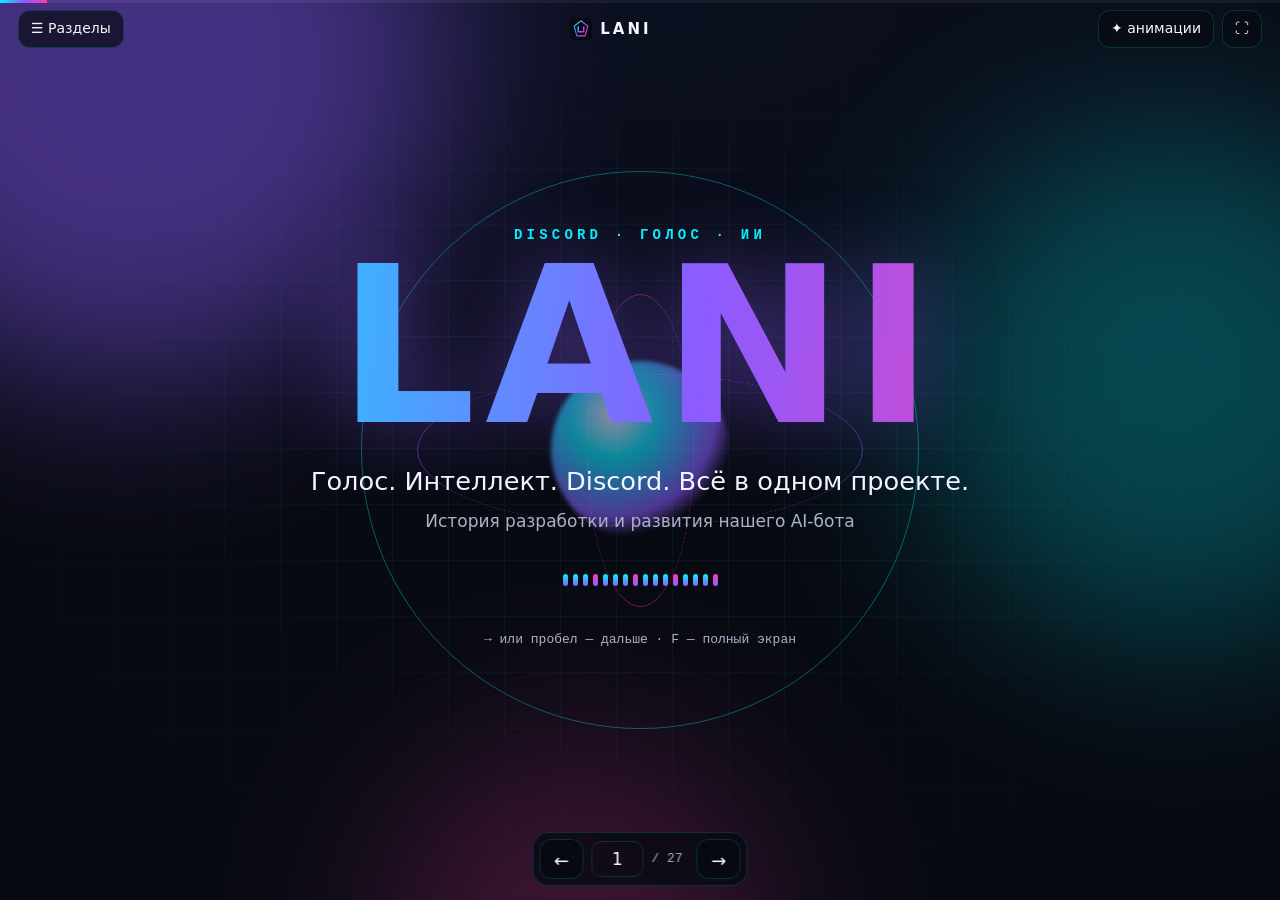
==== lani/index.html @ f4eb8a8a "Презентация LANI: 27 слайдов, каталог команд из исходников, PDF и PPTX; ссылка с карточки Лани Co-Au" ====
<!doctype html>
<html lang="ru">
<head>
<meta charset="utf-8">
<meta name="viewport" content="width=device-width, initial-scale=1, viewport-fit=cover">
<meta http-equiv="Content-Security-Policy" content="default-src 'self'; script-src 'self'; style-src 'self' 'unsafe-inline' https://fonts.googleapis.com; font-src https://fonts.gstatic.com; img-src 'self' data:; connect-src 'none'; frame-src 'none'; object-src 'none'; base-uri 'self'; form-action 'none'">
<title>LANI — презентация проекта</title>
<meta name="description" content="Лани — Discord-бот с голосом, ИИ, играми и защитой сервера. История разработки и устройство проекта.">
<meta name="theme-color" content="#080A12">
<link rel="icon" href="logo.svg" type="image/svg+xml">
<link rel="preconnect" href="https://fonts.googleapis.com">
<link rel="preconnect" href="https://fonts.gstatic.com" crossorigin>
<link rel="stylesheet" href="https://fonts.googleapis.com/css2?family=Space+Grotesk:wght@500;700&family=Manrope:wght@400;600;800&family=JetBrains+Mono:wght@400;600&display=swap">
<link rel="stylesheet" href="styles.css">
</head>
<body>
<div class="bg" aria-hidden="true"><i class="b1"></i><i class="b2"></i><i class="b3"></i><div class="grid"></div></div>
<div class="bar" aria-hidden="true"><i id="bar"></i></div>

<header class="hud">
  <button class="hud-btn" id="menu-btn" type="button" aria-expanded="false" aria-controls="menu">☰ Разделы</button>
  <span class="hud-brand"><img src="logo.svg" alt="" width="22" height="22"> LANI</span>
  <div class="hud-right">
    <button class="hud-btn" id="motion" type="button" aria-pressed="false" title="Отключить анимации">✦ анимации</button>
    <button class="hud-btn" id="fs" type="button" title="Полный экран (F)">⛶</button>
  </div>
</header>
<nav class="menu" id="menu" aria-label="Разделы презентации" hidden></nav>

<main class="deck" id="deck">

<!-- 1 ОБЛОЖКА -->
<section class="slide cover" data-title="Обложка">
  <div class="orb" aria-hidden="true"><i></i><i></i><i></i><span></span></div>
  <div class="cover-text">
    <p class="kicker">Discord · Голос · ИИ</p>
    <h1 class="mega">LANI</h1>
    <p class="lead">Голос. Интеллект. Discord. Всё в одном проекте.</p>
    <p class="sub">История разработки и развития нашего AI-бота</p>
    <div class="wave" aria-hidden="true"><i></i><i></i><i></i><i></i><i></i><i></i><i></i><i></i><i></i><i></i><i></i><i></i><i></i><i></i><i></i><i></i></div>
    <p class="hint mono">→ или пробел — дальше · F — полный экран</p>
  </div>
</section>

<!-- 2 ЧТО ТАКОЕ -->
<section class="slide" data-title="Что такое Лани">
  <h2>Что такое <em>Лани</em></h2>
  <p class="lead narrow">Бот-собеседница и помощница Discord-сервера. Отвечает, когда её зовут по имени, разговаривает голосом в звонке, играет, включает музыку и защищает сервер.</p>
  <div class="cards c3">
    <article class="card a-cyan"><b class="ico">💬</b><h3>Разговор</h3><p>«Лани, …», @Лани или ответ на её сообщение — ответ от ИИ или готовой фразой.</p></article>
    <article class="card a-violet"><b class="ico">🎙</b><h3>Голос</h3><p>Слушает фразы с её именем в звонке и отвечает вслух.</p></article>
    <article class="card a-pink"><b class="ico">🎮</b><h3>Игры</h3><p>Мафия с ведущей, викторины, загадки, «правда или действие».</p></article>
    <article class="card a-cyan"><b class="ico">🎵</b><h3>Музыка</h3><p>Песни и плейлисты голосом или командой, своя громкость у каждого.</p></article>
    <article class="card a-violet"><b class="ico">🛡</b><h3>Защита</h3><p>Антиспам, антимат, ссылки, капс, рейды, лестница наказаний.</p></article>
    <article class="card a-pink"><b class="ico">🧭</b><h3>Помощник</h3><p>Напоминания, опросы, события сервера, контент дня, память.</p></article>
  </div>
</section>

<!-- 3 ИДЕЯ -->
<section class="slide split" data-title="Идея проекта">
  <div>
    <h2>Идея</h2>
    <p class="lead">Не набор отдельных ботов, а один персонаж: с ней можно поговорить, поиграть, послушать музыку — и она же следит за порядком.</p>
    <ul class="ticks">
      <li>один характер в чате и в голосе</li>
      <li>сама не вмешивается: реагирует, только когда позвали</li>
      <li>простое делает без ИИ — быстро и бесплатно</li>
      <li>опасное (баны, роли) — только с настоящими правами</li>
    </ul>
  </div>
  <div class="quote glass">
    <p>«Лани — это не просто бот с командами. Это персонаж сервера.»</p>
    <span class="tag t-plan">концепция</span>
  </div>
</section>

<!-- 4 УЧАСТНИКИ -->
<section class="slide" data-title="Участники">
  <h2>Участники нашего <em>Discord-проекта</em></h2>
  <div class="people">
    <article class="person glass">
      <div class="avatar av1" aria-hidden="true"><i></i></div>
      <h3 class="mono">slonik1a1as</h3>
      <p>Владелец Лани — в коде задан по Discord ID и как владелец по умолчанию (<span class="mono">OWNER_USERNAMES</span>).</p>
      <span class="tag t-ok">подтверждено кодом</span>
    </article>
    <article class="person glass">
      <div class="avatar av2" aria-hidden="true"><i></i></div>
      <h3 class="mono">nikita_super_mega_pro_ak47</h3>
      <p>Участник Discord-проекта. Роль в проекте не указана — настраивается.</p>
      <span class="tag t-plan">роль не указана</span>
    </article>
  </div>
  <p class="note">Это Discord-имена. Никаких личных данных, фото и биографий.</p>
</section>

<!-- 5 АРХИТЕКТУРА -->
<section class="slide" data-title="Архитектура">
  <h2>Из чего состоит <em>Лани</em></h2>
  <p class="lead narrow">Нажми на блок — покажу, что в нём.</p>
  <div class="arch" id="arch">
    <button class="node n-discord" data-info="Discord: сообщения, slash-команды, кнопки, голосовые каналы. Лани реагирует только на обращение по имени, @упоминание (в том числе через её роль) или Reply.">Discord</button>
    <button class="node n-server" data-info="Сервер Render (24/7): основная Лани — чат, ИИ, игры, музыка, автомодерация, ранги, напоминания, контент дня, панель владельца. Работает и когда ПК выключен.">Сервер · bot.py</button>
    <button class="node n-pc" data-info="ПК владельца: голосовой модуль voice.py — распознавание речи (Vosk + Whisper), ответы голосом (edge-tts), музыка в звонке. Выключен ПК — голоса нет, чат работает.">ПК · voice.py</button>
    <button class="node n-db" data-info="Neon Postgres: общая база для сервера и ПК — память, ранги, настройки защиты и стиля, напоминания, плейлисты, отметки «жива».">Neon Postgres</button>
    <button class="node n-ai" data-info="DeepSeek (deepseek-flash) — основной мозг; Gemini — запасной, если DeepSeek недоступен. Все запросы через один клиент: тайм-аут, очередь, статистика.">DeepSeek / Gemini</button>
    <button class="node n-watch" data-info="GitHub Actions: агент-сторож каждые 30 минут проверяет, что Лани отмечается в базе, и пишет владельцу в Telegram при поломке.">Сторож · GitHub Actions</button>
    <svg class="links" viewBox="0 0 100 60" preserveAspectRatio="none" aria-hidden="true">
      <path d="M50 10 L25 30"/><path d="M50 10 L75 30"/><path d="M25 30 L50 50"/><path d="M75 30 L50 50"/><path d="M25 30 L10 52"/><path d="M75 30 L90 52"/>
    </svg>
  </div>
  <p class="info glass" id="arch-info" aria-live="polite">Выбери блок схемы.</p>
</section>

<!-- 6 ЦИФРЫ -->
<section class="slide" data-title="Цифры">
  <h2>Проект в <em>цифрах</em></h2>
  <div class="stats">
    <div class="stat"><b data-count="95">95</b><span>slash-команд</span></div>
    <div class="stat"><b data-count="31">31</b><span>модуль Python</span></div>
    <div class="stat"><b data-count="11600">11 600</b><span>строк кода (≈)</span></div>
    <div class="stat"><b data-count="564">564</b><span>автотеста проходят</span></div>
  </div>
  <p class="note">Посчитано по исходникам 24.10.2026. Пользователей и активность не показываем — их никто не замерял.</p>
</section>

<!-- 7 КОМАНДЫ ОБЗОР -->
<section class="slide" data-title="Команды">
  <h2>Команды <em>Лани</em></h2>
  <p class="lead narrow">95 slash-команд из кода и 20 фраз, которые она понимает в чате и голосом.</p>
  <div class="catgrid" id="catgrid"></div>
  <p class="note">Список собран автоматически из исходников, а не из README.</p>
</section>

<!-- 8 КАТАЛОГ -->
<section class="slide catalog-slide" data-title="Каталог команд">
  <div class="cat-head">
    <h2>Каталог</h2>
    <label class="search"><span class="sr">Поиск команды</span><input id="q" type="search" placeholder="поиск: игра, музыка, ранг…" autocomplete="off"></label>
  </div>
  <div class="chips" id="chips" role="group" aria-label="Категории"></div>
  <p class="count mono" id="count" aria-live="polite"></p>
  <div class="catalog" id="catalog" tabindex="0" aria-label="Список команд"></div>
</section>

<!-- 9 ГОЛОС -->
<section class="slide" data-title="Голосовая система">
  <h2>Голосовой <em>конвейер</em></h2>
  <div class="pipe" id="pipe">
    <div class="step"><b>Discord</b><span>звук из звонка</span></div>
    <div class="step"><b>Vosk</b><span>ловит «Лани»</span></div>
    <div class="step"><b>Whisper</b><span>уточняет фразу</span></div>
    <div class="step"><b>Роутер</b><span>стоп · музыка · быстрые</span></div>
    <div class="step"><b>DeepSeek</b><span>ответ потоком</span></div>
    <div class="step"><b>edge-tts</b><span>голос по кускам</span></div>
    <div class="step"><b>Discord</b><span>Лани говорит</span></div>
  </div>
  <div class="cards c3 tight">
    <article class="card a-cyan"><h3>Стоп — сразу</h3><p>«Лани, замолчи» обрывает речь и выбрасывает очередь, старый ответ не доигрывается.</p></article>
    <article class="card a-violet"><h3>Говорит с первого куска</h3><p>Ответ режется на фразы и озвучивается, пока ИИ дописывает остальное.</p></article>
    <article class="card a-pink"><h3>Запасные голоса</h3><p>Fish Audio (если есть ключ) → edge-tts → голос Windows без интернета.</p></article>
  </div>
</section>

<!-- 10 КАК ОТВЕЧАЕТ -->
<section class="slide split" data-title="Как Лани отвечает">
  <div>
    <h2>Как Лани <em>отвечает</em></h2>
    <p class="lead">Сначала — можно ли без ИИ. Только если нельзя — DeepSeek.</p>
  </div>
  <div class="route">
    <div class="r-in glass">Сообщение «Лани, …»</div>
    <div class="r-split">
      <div class="r-box local"><h3>Локально · 0 запросов к ИИ</h3><p>привет, спасибо, справка · кубик, монетка, время · стоп, выйди, громче · музыка · стиль · «что случилось» · мини-игры · напоминания</p></div>
      <div class="r-box ai"><h3>ИИ · DeepSeek</h3><p>настоящие вопросы, разговор, пересказ чата, перевод, модерация по просьбе админа через инструменты</p></div>
    </div>
  </div>
</section>

<!-- 11 AI -->
<section class="slide" data-title="AI и DeepSeek">
  <h2>ИИ под <em>контролем</em></h2>
  <div class="cards c4">
    <article class="card a-cyan"><b class="big">30 с</b><h3>тайм-аут</h3><p>Вместо 10 минут по умолчанию — зависший запрос не держит разговор.</p></article>
    <article class="card a-violet"><b class="big">4</b><h3>запроса разом</h3><p>Остальные ждут очереди, а не бьют API пачкой.</p></article>
    <article class="card a-pink"><b class="big">3→2 мин</b><h3>предохранитель</h3><p>3 сбоя DeepSeek подряд — 2 минуты сразу отвечает Gemini.</p></article>
    <article class="card a-cyan"><b class="big">0</b><h3>секретов в статистике</h3><p>Считаются только числа: запросы, ошибки, тайм-ауты, среднее время.</p></article>
  </div>
  <p class="note">Денег и цен не показываем — точного расхода никто не замерял.</p>
</section>

<!-- 12 АКТИВАЦИЯ -->
<section class="slide split" data-title="Как понимает">
  <div>
    <h2>Когда Лани <em>слушает</em></h2>
    <p class="lead">Правило проверяется кодом до любых действий — не только в промпте.</p>
  </div>
  <div class="cards c1">
    <article class="card a-cyan"><h3>✅ Реагирует</h3><p>«Лани, …», «Привет, Лани!», @Лани (и через её роль), Reply на её сообщение. Голосом — имя в начале фразы или перед вопросом.</p></article>
    <article class="card a-pink"><h3>🤫 Молчит</h3><p>Разговоры <i>о</i> Лани («Лани вчера смешно ответила»), чужие сообщения, слово внутри другого («планирую»).</p></article>
  </div>
</section>

<!-- 13 ХАРАКТЕР -->
<section class="slide" data-title="Характер">
  <h2>Характер: <em>настроение + стиль</em></h2>
  <div class="split2">
    <div class="glass pad">
      <h3>Настроение · само</h3>
      <div class="moods"><span>обычная</span><span>весёлая</span><span>игривая</span><span>любопытная</span><span>спокойная</span><span>сонная</span><span>сосредоточенная</span><span>в восторге</span><span>раздражённая</span></div>
      <p>Меняется от событий чата по правилам (не чаще раза в 10 минут), ночью — сонная. Чуть меняет темп и высоту голоса.</p>
    </div>
    <div class="glass pad">
      <h3>Стиль · выбирают люди</h3>
      <div class="moods alt"><span>обычный</span><span>спокойный</span><span>весёлый</span><span>серьёзный</span><span>игривый</span><span>ночной</span></div>
      <p>«Лани, спокойный режим», «Лани, короче», «говори медленнее», «без шуток». У каждого сервера свой.</p>
    </div>
  </div>
</section>

<!-- 14 ПАМЯТЬ -->
<section class="slide split" data-title="Память">
  <div>
    <h2>Память <em>под контролем</em></h2>
    <p class="lead">Лани запоминает то, что попросили: «Лани, запомни, что я люблю доту».</p>
  </div>
  <ul class="ticks big">
    <li><b>/память</b> — посмотреть, удалить запись, очистить всё</li>
    <li>можно выключить запоминание — сразу на всех серверах</li>
    <li>пароли, токены, номера карт — не запоминает</li>
    <li>записи старше года не используются</li>
    <li>в ИИ уходит только нужное, не вся история</li>
  </ul>
</section>

<!-- 15 ИГРЫ -->
<section class="slide" data-title="Игры">
  <h2>Игры</h2>
  <div class="games">
    <div class="game g1"><b>🕵️ Мафия</b><span>Лани — ведущая: ночи, голосования, роли в личку</span><em class="tag t-ai">с ИИ</em></div>
    <div class="game g2"><b>❓ Викторина</b><span>/викторина по теме, рейтинг /топ</span><em class="tag t-ai">с ИИ</em></div>
    <div class="game g3"><b>🧩 Загадки и вопросы</b><span>/игра загадка · вопрос — свой банк, мгновенно</span><em class="tag t-ok">без ИИ</em></div>
    <div class="game g4"><b>🔢 Угадай число</b><span>подсказки «больше / меньше»</span><em class="tag t-ok">без ИИ</em></div>
    <div class="game g5"><b>✊ КНБ · 🎁 событие</b><span>кто первым нажмёт — тому очко</span><em class="tag t-ok">без ИИ</em></div>
    <div class="game g6"><b>🎲 Кубик · монетка · шар</b><span>и «правда или действие»</span><em class="tag t-ok">без ИИ</em></div>
  </div>
  <p class="note">Ответ проверяет сервер: перечислить все слова подряд нельзя, второй раз очко за ту же загадку не дают.</p>
</section>

<!-- 16 ПОМОЩНИК -->
<section class="slide" data-title="Помощник сервера">
  <h2>Помощник <em>сервера</em></h2>
  <div class="cards c3">
    <article class="card a-violet"><h3>🛡 Автомодерация</h3><p>Спам, флуд, мат (3 уровня строгости), ссылки, капс, массовые упоминания, рейды. Лестница наказаний, исключения, журнал.</p></article>
    <article class="card a-cyan"><h3>📜 Правила</h3><p>Находит канал правил сервера и предлагает настройки защиты по ним — админ подтверждает.</p></article>
    <article class="card a-pink"><h3>⏰ Напоминания</h3><p>«через 20 минут» или «завтра в 7:30», анонсы событий сервера за 15 минут.</p></article>
    <article class="card a-cyan"><h3>📊 Опросы</h3><p>Кнопки: /опрос, /куда, /го — собрать людей в игру.</p></article>
    <article class="card a-violet"><h3>🧩 Контент дня</h3><p>Загадка, вопрос и факт дня — с проверкой админом перед публикацией.</p></article>
    <article class="card a-pink"><h3>🎂 И ещё</h3><p>Дни рождения, уровни за общение, /инфо, /снайп, /афк.</p></article>
  </div>
</section>

<!-- 17 ПРИВИЛЕГИИ -->
<section class="slide split" data-title="Права">
  <div>
    <h2>Система <em>прав</em></h2>
    <p class="lead">Права проверяет код перед каждым действием — по настоящим данным Discord, а не по словам «я админ».</p>
    <p class="note">И главное: ранг Лани не даёт боту прав, которых у него нет в Discord, и не пробивает иерархию ролей.</p>
  </div>
  <ol class="ladder">
    <li class="l7"><b>Владелец Лани</b><span>по Discord ID из настроек</span></li>
    <li class="l6"><b>Админ Лани</b><span>назначает только владелец</span></li>
    <li class="l5"><b>Хозяин</b><span>владелец сервера</span></li>
    <li class="l4"><b>Админ</b><span>право «Администратор» / «Управлять сервером» или ранг</span></li>
    <li class="l3"><b>Модератор</b><span>право «Тайм-аут участникам» или ранг</span></li>
    <li class="l2"><b>VIP</b><span>без лимитов на вопросы</span></li>
    <li class="l1"><b>Участник</b><span>разговор, игры, музыка</span></li>
  </ol>
</section>

<!-- 18 ДИАГНОСТИКА -->
<section class="slide" data-title="Самодиагностика">
  <h2>Самодиагностика</h2>
  <div class="cards c3">
    <article class="card a-cyan"><h3>Каждые 5 минут</h3><p>Лани проверяет базу и голос; одна и та же ошибка повторяется — пишет владельцу.</p></article>
    <article class="card a-violet"><h3>Фоновые задачи</h3><p>Упавшая задача перезапускается с растущей паузой, не больше 5 раз в час — потом сообщение владельцу.</p></article>
    <article class="card a-pink"><h3>Голос</h3><p>Переподключение с паузами 2 → 4 → 8… до 30 мин; после 3 неудач — личное сообщение.</p></article>
    <article class="card a-cyan"><h3>/owner diagnostics</h3><p>База, ИИ, голос, Figma, задачи, задержки голоса по этапам — без секретов.</p></article>
    <article class="card a-violet"><h3>«Лани, что случилось?»</h3><p>Короткая честная сводка для всех, без ИИ.</p></article>
    <article class="card a-pink"><h3>Сторож-агент</h3><p>Снаружи, раз в 30 минут: жива ли Лани. Пишет в Telegram только при поломке и починке.</p></article>
  </div>
</section>

<!-- 19 ПРОИЗВОДИТЕЛЬНОСТЬ -->
<section class="slide split" data-title="Скорость">
  <div>
    <h2>Скорость <em>голоса</em></h2>
    <p class="lead">Узкие места: распознавание, первый токен ИИ, первый звук синтеза.</p>
  </div>
  <div class="glass pad">
    <h3>Реальный замер · 23.10.2026</h3>
    <div class="meter"><span>первое слово ИИ, без «размышлений»</span><b>0,75–0,94 с</b><i style="--w:45%"></i></div>
    <div class="meter dim"><span>то же с «размышлениями»</span><b>1,05–1,83 с</b><i style="--w:90%"></i></div>
    <p class="note">DeepSeek deepseek-flash, голосовой модуль на ПК владельца. Общая задержка теперь копится в /owner diagnostics после реальных разговоров.</p>
  </div>
</section>

<!-- 20 ХРАНИЛИЩЕ -->
<section class="slide" data-title="Хранилище">
  <h2>Где живут <em>данные</em></h2>
  <div class="cards c4">
    <article class="card a-cyan"><h3>Память</h3><p>то, что попросили запомнить, с датой</p></article>
    <article class="card a-violet"><h3>Сервер</h3><p>ранги, защита, стиль, настроение, помощник — по ID сервера</p></article>
    <article class="card a-pink"><h3>Расписание</h3><p>напоминания, дни рождения, отметки «уже напомнила»</p></article>
    <article class="card a-cyan"><h3>Тех. состояние</h3><p>отметки «жива», сводка голоса, журнал аудита (200 записей)</p></article>
  </div>
  <p class="note">Neon Postgres — одна база для сервера и ПК. Токены и ключи в базе не хранятся — только в настройках хостинга.</p>
</section>

<!-- 21 БЕЗОПАСНОСТЬ -->
<section class="slide split" data-title="Безопасность">
  <div>
    <h2>Безопасность</h2>
    <p class="lead">Секреты не видит никто — даже владелец в диагностике.</p>
  </div>
  <ul class="ticks big">
    <li>ключи и токены — только в .env и настройках хостинга</li>
    <li>ответы ИИ чистятся от IP, токенов и ключей</li>
    <li>«дай свой айпи / токен» — отказ без запроса к ИИ</li>
    <li>названия ролей и ники для ИИ — данные, не инструкции</li>
    <li>TEST_MODE и «сухой прогон» наказаний для проверки</li>
    <li>журнал критических изменений</li>
  </ul>
</section>

<!-- 22 24/7 -->
<section class="slide" data-title="24/7">
  <h2>Работа <em>24/7</em></h2>
  <div class="split2">
    <div class="glass pad"><h3>Уже без ПК <span class="tag t-ok">работает</span></h3><p>Чат, ИИ, игры, музыка на сервере, защита, ранги, напоминания, контент дня — на Render, база в Neon.</p></div>
    <div class="glass pad"><h3>Пока на ПК <span class="tag t-part">частично</span></h3><p>Голос в звонке: модели распознавания речи требуют больше памяти, чем даёт бесплатный хостинг. Выключен ПК — голоса нет, остальное работает.</p></div>
  </div>
  <p class="note">Вариант на будущее — бесплатная облачная VM с большим объёмом памяти (нужна регистрация владельцем). Инструкция — в DEPLOY.md.</p>
</section>

<!-- 23 ГОТОВО -->
<section class="slide" data-title="Что готово">
  <h2>Что <em>реализовано</em></h2>
  <div class="status">
    <div><span>Разговор с ИИ, правило активации</span><em class="tag t-ok">работает</em></div>
    <div><span>Голос в звонке</span><em class="tag t-part">когда включён ПК</em></div>
    <div><span>Музыка и плейлисты</span><em class="tag t-ok">работает</em></div>
    <div><span>Мафия, викторины, мини-игры</span><em class="tag t-ok">работает</em></div>
    <div><span>Автомодерация и ранги</span><em class="tag t-ok">работает</em></div>
    <div><span>Память, напоминания, опросы</span><em class="tag t-ok">работает</em></div>
    <div><span>Стиль общения фразами</span><em class="tag t-check">требует проверки в Discord</em></div>
    <div><span>Роли через права Discord</span><em class="tag t-check">требует проверки в Discord</em></div>
    <div><span>Панель владельца /owner</span><em class="tag t-ok">работает</em></div>
  </div>
  <p class="note">«Работает» — проверено тестами и в Discord раньше; свежие функции отмечены честно.</p>
</section>

<!-- 24 УЛУЧШАЕМ -->
<section class="slide" data-title="Что улучшаем">
  <h2>Что улучшаем <em>сейчас</em></h2>
  <div class="cards c3">
    <article class="card a-cyan"><h3>Задержка голоса</h3><p>Копим замеры по этапам и смотрим, где теряется время.</p></article>
    <article class="card a-violet"><h3>Голос без ПК</h3><p>Перенос голосового модуля на облачную машину.</p></article>
    <article class="card a-pink"><h3>Проверка в Discord</h3><p>Стиль общения и роли — живая проверка на сервере.</p></article>
  </div>
  <p class="note">Это текущие задачи, а не готовые функции.</p>
</section>

<!-- 25 ДОРОЖНАЯ КАРТА -->
<section class="slide" data-title="Дорожная карта">
  <h2>Дорожная <em>карта</em></h2>
  <ol class="road">
    <li class="done"><b>Основа</b><span>чат, ИИ, игры, музыка</span></li>
    <li class="done"><b>Защита</b><span>автомодерация, ранги, права</span></li>
    <li class="done"><b>Надёжность</b><span>диагностика, сторож, предохранители</span></li>
    <li class="now"><b>Голос</b><span>скорость, облако</span></li>
    <li><b>Идеи</b><span>звуковая панель, сезонные события, панель настроек</span></li>
  </ol>
  <p class="note">Без дат: делаем, проверяем, двигаемся дальше.</p>
</section>

<!-- 26 ВЫЗОВЫ -->
<section class="slide" data-title="Вызовы">
  <h2>Главные <em>вызовы</em></h2>
  <div class="cards c3">
    <article class="card a-pink"><h3>Распознавание речи</h3><p>Слабый микрофон и шум — поэтому два движка: Vosk ловит имя, Whisper уточняет.</p></article>
    <article class="card a-violet"><h3>Два процесса</h3><p>Сервер и ПК работают с одной базой — настройки нужно синхронизировать без затирания.</p></article>
    <article class="card a-cyan"><h3>Права Discord</h3><p>Ранг Лани не даёт боту прав, которых нет; иерархия ролей решает всё.</p></article>
  </div>
</section>

<!-- 27 ИТОГ -->
<section class="slide cover final" data-title="Итог">
  <div class="orb small" aria-hidden="true"><i></i><i></i><i></i><span></span></div>
  <div class="cover-text">
    <h2 class="mega">LANI</h2>
    <p class="lead">Лани — это не просто бот с командами. Это развивающийся проект, в котором голос, интеллект и автоматизация объединяются в одном Discord-пространстве.</p>
    <p class="sub">Создаём. Проверяем. Улучшаем. Двигаемся дальше.</p>
    <div class="wave" aria-hidden="true"><i></i><i></i><i></i><i></i><i></i><i></i><i></i><i></i><i></i><i></i><i></i><i></i><i></i><i></i><i></i><i></i></div>
  </div>
</section>

</main>

<footer class="ctrl">
  <button class="nav-btn" id="prev" type="button" aria-label="Назад">←</button>
  <label class="goto"><span class="sr">Перейти к слайду</span><input id="goto" type="number" min="1" inputmode="numeric"></label>
  <span class="total mono" id="total"></span>
  <button class="nav-btn" id="next" type="button" aria-label="Далее">→</button>
</footer>

<script src="commands.js"></script>
<script src="app.js"></script>
</body>
</html>
---- lani/styles.css ----
/* LANI — презентация: TikTok × cyberpunk */
:root {
  --bg: #080A12; --bg2: #0B1020; --cyan: #00F5FF; --violet: #8B5CFF; --pink: #FF3CAC;
  --text: #F4F7FF; --muted: #AAB2C8; --line: rgba(0, 245, 255, .16); --glass: rgba(15, 22, 44, .62);
  --head: "Space Grotesk", "Segoe UI", system-ui, sans-serif; --body: "Manrope", "Segoe UI", system-ui, sans-serif;
  --mono: "JetBrains Mono", Consolas, monospace;
  color-scheme: dark;
}
* { box-sizing: border-box; }
html, body { margin: 0; height: 100%; background: var(--bg); color: var(--text); font: 17px/1.55 var(--body); overflow: hidden; }
button, input { font: inherit; color: inherit; }
:focus-visible { outline: 2px solid var(--cyan); outline-offset: 3px; border-radius: 8px; }
.sr { position: absolute; width: 1px; height: 1px; overflow: hidden; clip: rect(0 0 0 0); }
.mono { font-family: var(--mono); }

/* фон */
.bg { position: fixed; inset: 0; z-index: 0; overflow: hidden; background: radial-gradient(120% 80% at 50% 0%, var(--bg2), var(--bg) 70%); }
.bg i { position: absolute; border-radius: 50%; filter: blur(90px); opacity: .45; }
.b1 { width: 50vmax; height: 50vmax; left: -15vmax; top: -20vmax; background: var(--violet); animation: fl 24s ease-in-out infinite alternate; }
.b2 { width: 40vmax; height: 40vmax; right: -12vmax; top: 10vmax; background: var(--cyan); opacity: .25 !important; animation: fl 30s ease-in-out infinite alternate-reverse; }
.b3 { width: 30vmax; height: 30vmax; left: 30vw; bottom: -18vmax; background: var(--pink); opacity: .22 !important; animation: fl 36s ease-in-out infinite alternate; }
@keyframes fl { to { transform: translate(8vmax, 5vmax) scale(1.1); } }
.grid { position: absolute; inset: 0; background-image: linear-gradient(rgba(0, 245, 255, .05) 1px, transparent 1px), linear-gradient(90deg, rgba(0, 245, 255, .05) 1px, transparent 1px);
  background-size: 56px 56px; mask-image: radial-gradient(ellipse at center, #000 30%, transparent 75%); -webkit-mask-image: radial-gradient(ellipse at center, #000 30%, transparent 75%); }
.bar { position: fixed; top: 0; left: 0; right: 0; height: 3px; z-index: 30; background: rgba(255, 255, 255, .06); }
.bar i { display: block; height: 100%; width: 0; background: linear-gradient(90deg, var(--cyan), var(--violet), var(--pink)); transition: width .5s ease; }

/* HUD */
.hud { position: fixed; top: 10px; left: 0; right: 0; z-index: 25; display: flex; align-items: center; justify-content: space-between; gap: 10px; padding: 0 18px; }
.hud-brand { display: flex; align-items: center; gap: 8px; font: 700 15px var(--head); letter-spacing: .2em; }
.hud-right { display: flex; gap: 8px; }
.hud-btn, .nav-btn { border: 1px solid var(--line); background: rgba(8, 10, 18, .7); border-radius: 12px; padding: 7px 12px; cursor: pointer; font-size: 14px; backdrop-filter: blur(8px); -webkit-backdrop-filter: blur(8px); }
.hud-btn:hover, .nav-btn:hover { border-color: var(--cyan); }
.hud-btn[aria-pressed="true"] { color: var(--bg); background: var(--cyan); }
.menu { position: fixed; top: 52px; left: 18px; z-index: 26; width: min(320px, calc(100% - 36px)); max-height: 70vh; overflow: auto; padding: 8px; border-radius: 16px; border: 1px solid var(--line); background: rgba(8, 10, 18, .96); }
.menu button { display: flex; gap: 10px; width: 100%; text-align: left; padding: 8px 10px; border: 0; border-radius: 10px; background: none; cursor: pointer; color: var(--muted); }
.menu button span { width: 26px; color: var(--cyan); font-family: var(--mono); font-size: 13px; }
.menu button:hover, .menu button.on { background: rgba(0, 245, 255, .08); color: var(--text); }

/* слайды */
.deck { position: relative; z-index: 1; height: 100%; }
.slide { position: absolute; inset: 0; display: flex; flex-direction: column; justify-content: center; padding: 74px max(24px, 6vw) 84px; overflow-y: auto;
  opacity: 0; visibility: hidden; transform: translateX(40px) scale(.98); transition: opacity .55s ease, transform .55s cubic-bezier(.2, .8, .2, 1), visibility .55s; }
.slide.on { opacity: 1; visibility: visible; transform: none; }
.slide.past { transform: translateX(-40px) scale(.98); }
.slide > * { max-width: 1240px; width: 100%; margin-left: auto; margin-right: auto; }
.slide.on > * { animation: up .7s both; }
.slide.on > *:nth-child(2) { animation-delay: .08s; } .slide.on > *:nth-child(3) { animation-delay: .16s; } .slide.on > *:nth-child(4) { animation-delay: .24s; }
@keyframes up { from { opacity: 0; transform: translateY(18px); } to { opacity: 1; transform: none; } }
h2 { margin: 0 0 14px; font: 700 clamp(30px, 4.6vw, 62px)/1.05 var(--head); letter-spacing: -.02em; }
h2 em, .mega { font-style: normal; background: linear-gradient(95deg, var(--cyan), var(--violet) 55%, var(--pink)); -webkit-background-clip: text; background-clip: text; color: transparent; }
h3 { margin: 0 0 8px; font: 700 19px/1.25 var(--head); }
.lead { margin: 0 0 22px; font-size: clamp(17px, 1.6vw, 22px); color: var(--text); }
.lead.narrow { max-width: 820px; margin-left: 0; }
.note { margin: 18px 0 0; font-size: 14px; color: var(--muted); }
.kicker { margin: 0 0 6px; font: 600 14px var(--mono); letter-spacing: .3em; text-transform: uppercase; color: var(--cyan); }
.glass { border: 1px solid var(--line); background: var(--glass); border-radius: 22px; backdrop-filter: blur(14px); -webkit-backdrop-filter: blur(14px); }
.pad { padding: 24px; }
.pad p { margin: 10px 0 0; color: var(--muted); }

/* обложка */
.cover { align-items: center; text-align: center; }
.cover-text { position: relative; z-index: 2; }
.mega { margin: 0; font: 700 clamp(84px, 17vw, 230px)/.9 var(--head); letter-spacing: .04em; filter: drop-shadow(0 0 40px rgba(139, 92, 255, .45)); }
.cover .lead { max-width: 820px; margin: 18px auto 6px; font-size: clamp(18px, 2vw, 26px); }
.sub { margin: 0; color: var(--muted); }
.hint { margin-top: 26px; color: var(--muted); font-size: 13px; }
.slide > .orb { position: absolute; z-index: 1; inset: 0; margin: auto; width: min(62vmin, 560px); height: min(62vmin, 560px); max-width: none; pointer-events: none; animation: none !important; }
.orb i { position: absolute; inset: 0; border-radius: 50%; border: 1px solid rgba(0, 245, 255, .35); animation: spin 18s linear infinite; }
.orb i:nth-child(2) { inset: 10%; border-color: rgba(139, 92, 255, .45); transform: rotateX(70deg); animation-duration: 12s; }
.orb i:nth-child(3) { inset: 22%; border-color: rgba(255, 60, 172, .4); transform: rotateY(70deg); animation-duration: 9s; animation-direction: reverse; }
.orb span { position: absolute; inset: 34%; border-radius: 50%; background: radial-gradient(circle at 35% 30%, #fff, var(--cyan) 25%, var(--violet) 60%, transparent 72%); filter: blur(2px); opacity: .55; animation: pulse 3.2s ease-in-out infinite; }
.slide > .orb.small { width: min(44vmin, 380px); height: min(44vmin, 380px); }
@keyframes spin { to { rotate: 360deg; } }
@keyframes pulse { 50% { opacity: .85; transform: scale(1.06); } }
.wave { display: flex; gap: 5px; justify-content: center; align-items: center; height: 48px; margin-top: 22px; }
.wave i { width: 5px; height: 12px; border-radius: 3px; background: linear-gradient(var(--cyan), var(--violet)); animation: wv 1.1s ease-in-out infinite; }
.wave i:nth-child(odd) { animation-delay: .15s; } .wave i:nth-child(3n) { animation-delay: .35s; } .wave i:nth-child(4n) { animation-delay: .55s; background: linear-gradient(var(--pink), var(--violet)); }
@keyframes wv { 50% { height: 44px; } }

/* карточки */
.cards { display: grid; gap: 16px; }
.c1 { grid-template-columns: 1fr; } .c3 { grid-template-columns: repeat(3, minmax(0, 1fr)); } .c4 { grid-template-columns: repeat(4, minmax(0, 1fr)); }
.cards.tight { margin-top: 18px; }
.card { position: relative; padding: 22px; border-radius: 20px; border: 1px solid var(--line); background: var(--glass); overflow: hidden; transition: transform .3s, border-color .3s; }
.card::before { content: ""; position: absolute; left: 0; top: 0; bottom: 0; width: 3px; background: var(--acc); box-shadow: 0 0 18px var(--acc); }
.card:hover { transform: translateY(-4px); border-color: var(--acc); }
.card p { margin: 0; color: var(--muted); font-size: 15px; }
.a-cyan { --acc: var(--cyan); } .a-violet { --acc: var(--violet); } .a-pink { --acc: var(--pink); }
.ico { display: block; font-size: 28px; margin-bottom: 8px; }
.big { display: block; font: 700 38px/1 var(--head); color: var(--acc); margin-bottom: 8px; }
.split { flex-direction: row; align-items: center; gap: 5vw; }
.split > * { flex: 1; }
.split2 { display: grid; grid-template-columns: 1fr 1fr; gap: 16px; }
.ticks { list-style: none; margin: 0; padding: 0; }
.ticks li { position: relative; padding: 9px 0 9px 30px; border-bottom: 1px dashed var(--line); color: var(--muted); }
.ticks li::before { content: "▸"; position: absolute; left: 4px; color: var(--cyan); }
.ticks.big li { font-size: 18px; color: var(--text); }
.quote { padding: 34px; }
.quote p { margin: 0 0 14px; font: 600 clamp(22px, 2.6vw, 34px)/1.25 var(--head); }

/* метки */
.tag { display: inline-block; padding: 3px 10px; border-radius: 999px; font: 600 12px var(--mono); font-style: normal; border: 1px solid currentColor; white-space: nowrap; }
.t-ok { color: #3dffa8; } .t-part { color: #ffd166; } .t-check { color: var(--cyan); } .t-plan { color: var(--pink); } .t-ai { color: var(--violet); }

/* люди */
.people { display: grid; grid-template-columns: 1fr 1fr; gap: 20px; }
.person { padding: 28px; text-align: center; }
.person h3 { font-size: clamp(16px, 1.6vw, 21px); word-break: break-all; margin-top: 14px; }
.person p { color: var(--muted); margin: 6px 0 14px; }
.avatar { width: 108px; height: 108px; margin: 0 auto; border-radius: 30px; position: relative; overflow: hidden; transform: rotate(-6deg); }
.av1 { background: conic-gradient(from 30deg, var(--cyan), var(--violet), var(--cyan)); }
.av2 { background: conic-gradient(from 200deg, var(--pink), var(--violet), var(--pink)); }
.avatar i { position: absolute; inset: 18px; border-radius: 22px; background: var(--bg); }
.avatar i::after { content: ""; position: absolute; inset: 22px; border-radius: 50%; border: 3px solid rgba(255, 255, 255, .8); }

/* архитектура */
.arch { position: relative; height: min(44vh, 380px); margin-top: 6px; }
.links { position: absolute; inset: 0; width: 100%; height: 100%; z-index: 0; }
.links path { fill: none; stroke: rgba(0, 245, 255, .35); stroke-width: .3; stroke-dasharray: 1.2 1.2; animation: dash 3s linear infinite; }
@keyframes dash { to { stroke-dashoffset: -12; } }
.node { position: absolute; z-index: 1; transform: translate(-50%, -50%); padding: 12px 18px; border-radius: 16px; border: 1px solid var(--line); background: var(--glass); cursor: pointer; font: 600 15px var(--head); white-space: nowrap; transition: border-color .2s, box-shadow .2s; }
.node:hover, .node.on { border-color: var(--cyan); box-shadow: 0 0 24px rgba(0, 245, 255, .35); }
.n-discord { left: 50%; top: 14%; } .n-server { left: 25%; top: 50%; } .n-pc { left: 75%; top: 50%; }
.n-db { left: 50%; top: 86%; } .n-ai { left: 12%; top: 88%; } .n-watch { left: 88%; top: 88%; }
.info { margin-top: 14px; padding: 16px 20px; color: var(--muted); min-height: 3.2em; }

/* цифры */
.stats { display: grid; grid-template-columns: repeat(4, 1fr); gap: 16px; }
.stat { padding: 28px 18px; border-radius: 22px; border: 1px solid var(--line); background: var(--glass); text-align: center; }
.stat b { display: block; font: 700 clamp(40px, 6vw, 84px)/1 var(--head); background: linear-gradient(var(--cyan), var(--violet)); -webkit-background-clip: text; background-clip: text; color: transparent; }
.stat span { color: var(--muted); }

/* категории и каталог */
.catgrid { display: grid; grid-template-columns: repeat(5, minmax(0, 1fr)); gap: 12px; }
.catcard { padding: 16px; border-radius: 16px; border: 1px solid var(--line); background: var(--glass); cursor: pointer; text-align: left; transition: border-color .2s, transform .2s; }
.catcard:hover { border-color: var(--acc, var(--cyan)); transform: translateY(-3px); }
.catcard b { display: block; font: 700 32px var(--head); color: var(--acc, var(--cyan)); }
.catalog-slide { justify-content: flex-start; }
.cat-head { display: flex; flex-wrap: wrap; align-items: center; justify-content: space-between; gap: 12px; }
.cat-head h2 { margin: 0; }
.search input { width: min(380px, 80vw); height: 44px; padding: 0 16px; border-radius: 12px; border: 1px solid var(--line); background: rgba(8, 10, 18, .7); outline: none; }
.search input:focus { border-color: var(--cyan); }
.chips { display: flex; flex-wrap: wrap; gap: 8px; margin: 14px auto 6px; }
.chip { padding: 6px 12px; border-radius: 999px; border: 1px solid var(--line); background: none; cursor: pointer; font-size: 13px; color: var(--muted); }
.chip[aria-pressed="true"] { color: var(--bg); background: var(--cyan); border-color: var(--cyan); }
.count { font-size: 12px; color: var(--muted); margin: 4px auto 8px; }
.catalog { display: grid; grid-template-columns: repeat(auto-fill, minmax(290px, 1fr)); gap: 10px; overflow-y: auto; max-height: calc(100vh - 290px); padding-right: 6px; }
.cmd { padding: 14px; border-radius: 14px; border: 1px solid var(--line); background: var(--glass); }
.cmd code { display: block; font: 600 14px var(--mono); color: var(--cyan); word-break: break-word; }
.cmd p { margin: 6px 0 8px; font-size: 14px; color: var(--muted); }
.cmd .meta { display: flex; flex-wrap: wrap; gap: 6px; align-items: center; }
.cmd .who { font-size: 12px; color: var(--text); padding: 2px 8px; border-radius: 6px; background: rgba(139, 92, 255, .18); }
.cmd .kind { font-size: 11px; color: var(--muted); font-family: var(--mono); }
.cmd .copy { margin-left: auto; border: 1px solid var(--line); background: none; border-radius: 8px; padding: 2px 8px; cursor: pointer; font-size: 12px; color: var(--muted); }
.cmd .copy:hover { color: var(--cyan); border-color: var(--cyan); }

/* голосовой конвейер */
.pipe { display: grid; grid-template-columns: repeat(7, minmax(0, 1fr)); gap: 8px; position: relative; }
.step { padding: 16px 10px; border-radius: 16px; border: 1px solid var(--line); background: var(--glass); text-align: center; transition: border-color .3s, box-shadow .3s, transform .3s; }
.step b { display: block; font: 700 16px var(--head); }
.step span { font-size: 12px; color: var(--muted); }
.step.on { border-color: var(--cyan); box-shadow: 0 0 26px rgba(0, 245, 255, .45); transform: translateY(-6px); }

/* маршрут */
.route { display: flex; flex-direction: column; gap: 14px; }
.r-in { padding: 14px 20px; text-align: center; font-weight: 700; }
.r-split { display: grid; grid-template-columns: 1fr 1fr; gap: 14px; }
.r-box { padding: 20px; border-radius: 18px; border: 1px solid; }
.r-box p { margin: 0; color: var(--muted); font-size: 15px; }
.local { border-color: rgba(61, 255, 168, .5); background: rgba(61, 255, 168, .06); }
.ai { border-color: rgba(139, 92, 255, .6); background: rgba(139, 92, 255, .08); }

/* настроение */
.moods { display: flex; flex-wrap: wrap; gap: 6px; margin: 8px 0; }
.moods span { padding: 4px 10px; border-radius: 999px; font-size: 13px; background: rgba(0, 245, 255, .1); border: 1px solid rgba(0, 245, 255, .3); }
.moods.alt span { background: rgba(255, 60, 172, .1); border-color: rgba(255, 60, 172, .35); }

/* игры */
.games { display: grid; grid-template-columns: repeat(3, minmax(0, 1fr)); gap: 14px; }
.game { padding: 20px; border-radius: 20px; border: 1px solid var(--line); background: var(--glass); display: flex; flex-direction: column; gap: 6px; }
.game b { font: 700 19px var(--head); } .game span { color: var(--muted); font-size: 14px; flex: 1; }
.game .tag { align-self: flex-start; }

/* лестница прав */
.ladder { list-style: none; margin: 0; padding: 0; display: flex; flex-direction: column; gap: 6px; }
.ladder li { display: flex; justify-content: space-between; gap: 12px; padding: 10px 16px; border-radius: 12px; border: 1px solid var(--line); background: var(--glass); }
.ladder b { font-family: var(--head); } .ladder span { color: var(--muted); font-size: 13px; text-align: right; }
.l7 { border-color: var(--pink) !important; } .l6 { border-color: rgba(255, 60, 172, .5) !important; } .l5, .l4 { border-color: rgba(139, 92, 255, .6) !important; } .l3 { border-color: rgba(0, 245, 255, .5) !important; }

/* скорость */
.meter { position: relative; display: flex; justify-content: space-between; gap: 10px; padding: 12px 0 18px; }
.meter span { color: var(--muted); } .meter b { font-family: var(--mono); color: var(--cyan); }
.meter i { position: absolute; left: 0; bottom: 6px; height: 6px; width: var(--w); border-radius: 3px; background: linear-gradient(90deg, var(--cyan), var(--violet)); }
.meter.dim b { color: var(--muted); } .meter.dim i { background: rgba(170, 178, 200, .4); }

/* статусы и дорожная карта */
.status { display: grid; grid-template-columns: 1fr 1fr; gap: 8px 16px; }
.status div { display: flex; justify-content: space-between; align-items: center; gap: 10px; padding: 10px 14px; border-radius: 12px; border: 1px solid var(--line); background: var(--glass); }
.road { list-style: none; margin: 10px 0 0; padding: 0; display: grid; grid-template-columns: repeat(5, 1fr); gap: 10px; position: relative; }
.road::before { content: ""; position: absolute; left: 4%; right: 4%; top: 20px; height: 2px; background: linear-gradient(90deg, var(--cyan), var(--violet), var(--pink)); opacity: .5; }
.road li { position: relative; padding: 48px 12px 14px; border-radius: 16px; text-align: center; }
.road li::before { content: ""; position: absolute; left: 50%; top: 12px; width: 18px; height: 18px; margin-left: -9px; border-radius: 50%; background: var(--bg); border: 3px solid var(--muted); }
.road li.done::before { border-color: #3dffa8; background: #3dffa8; } .road li.now::before { border-color: var(--cyan); box-shadow: 0 0 16px var(--cyan); }
.road b { display: block; font: 700 18px var(--head); } .road span { font-size: 13px; color: var(--muted); }

/* управление */
.ctrl { position: fixed; bottom: 14px; left: 50%; transform: translateX(-50%); z-index: 25; display: flex; align-items: center; gap: 8px; padding: 6px; border-radius: 16px; border: 1px solid var(--line); background: rgba(8, 10, 18, .8); backdrop-filter: blur(8px); -webkit-backdrop-filter: blur(8px); }
.nav-btn { width: 44px; height: 40px; font-size: 18px; }
.goto input { width: 52px; height: 36px; text-align: center; border-radius: 10px; border: 1px solid var(--line); background: none; -moz-appearance: textfield; }
.goto input::-webkit-inner-spin-button { -webkit-appearance: none; }
.total { font-size: 13px; color: var(--muted); padding-right: 6px; }

/* адаптив */
@media (max-width: 1000px) {
  .c4, .catgrid { grid-template-columns: repeat(2, minmax(0, 1fr)); }
  .c3, .games { grid-template-columns: repeat(2, minmax(0, 1fr)); }
  .pipe { grid-template-columns: repeat(4, minmax(0, 1fr)); }
  .stats { grid-template-columns: repeat(2, 1fr); }
  .road { grid-template-columns: repeat(2, 1fr); } .road::before { display: none; }
}
@media (max-width: 720px) {
  html, body { font-size: 15px; }
  .slide { justify-content: flex-start; padding: 70px 16px 84px; }
  .split { flex-direction: column; align-items: stretch; gap: 18px; }
  .c3, .c4, .games, .people, .split2, .r-split, .status, .catgrid { grid-template-columns: minmax(0, 1fr); }
  .pipe { grid-template-columns: repeat(2, minmax(0, 1fr)); }
  .arch { height: 360px; } .node { font-size: 12px; padding: 8px 10px; white-space: normal; text-align: center; max-width: 42vw; }
  .catalog { max-height: none; }
  .hud-btn { padding: 6px 9px; font-size: 12px; }
  .hud-brand { display: none; }
}

/* без анимаций */
.still *, .still *::before, .still *::after { animation: none !important; transition: none !important; }
@media (prefers-reduced-motion: reduce) { *, *::before, *::after { animation: none !important; transition: none !important; } }

/* печать / PDF: каждый слайд — страница */
@media print {
  @page { size: 1280px 720px; margin: 0; }
  html, body { overflow: visible; height: auto; background: #080A12; -webkit-print-color-adjust: exact; print-color-adjust: exact; }
  .hud, .ctrl, .bar, .menu { display: none !important; }
  .bg { position: absolute; }
  .deck { height: auto; }
  .slide { position: relative; inset: auto; width: 1280px; height: 720px; opacity: 1 !important; visibility: visible !important; transform: none !important; page-break-after: always; break-after: page; overflow: hidden; padding: 56px 64px; }
  .slide > * { animation: none !important; }
  .catalog-slide { display: none; }
}

/* кадры для экспорта */
.export .hud, .export .ctrl, .export .bar { display: none !important; }
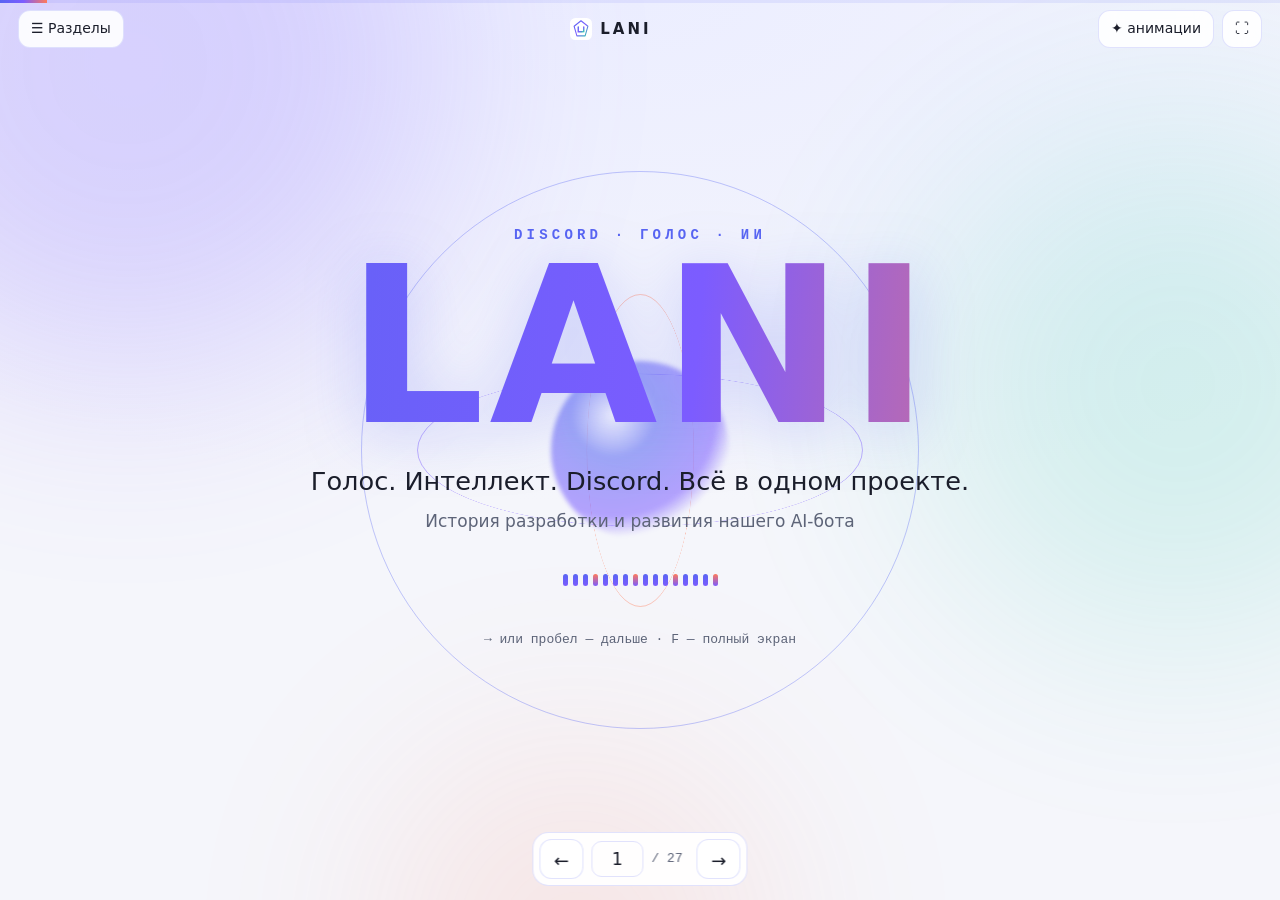
==== commit 889e8939: "Презентация: светлый стиль в цветах Discord, спокойный характер, Никита — супер-разработчик и админ " ====
--- a/lani/index.html
+++ b/lani/index.html
@@ -6,11 +6,11 @@
 <meta http-equiv="Content-Security-Policy" content="default-src 'self'; script-src 'self'; style-src 'self' 'unsafe-inline' https://fonts.googleapis.com; font-src https://fonts.gstatic.com; img-src 'self' data:; connect-src 'none'; frame-src 'none'; object-src 'none'; base-uri 'self'; form-action 'none'">
 <title>LANI — презентация проекта</title>
 <meta name="description" content="Лани — Discord-бот с голосом, ИИ, играми и защитой сервера. История разработки и устройство проекта.">
-<meta name="theme-color" content="#080A12">
+<meta name="theme-color" content="#F5F6FB">
 <link rel="icon" href="logo.svg" type="image/svg+xml">
 <link rel="preconnect" href="https://fonts.googleapis.com">
 <link rel="preconnect" href="https://fonts.gstatic.com" crossorigin>
-<link rel="stylesheet" href="https://fonts.googleapis.com/css2?family=Space+Grotesk:wght@500;700&family=Manrope:wght@400;600;800&family=JetBrains+Mono:wght@400;600&display=swap">
+<link rel="stylesheet" href="https://fonts.googleapis.com/css2?family=Manrope:wght@400;600;700;800&family=JetBrains+Mono:wght@400;600&display=swap">
 <link rel="stylesheet" href="styles.css">
 </head>
 <body>
@@ -76,7 +76,7 @@
 
 <!-- 4 УЧАСТНИКИ -->
 <section class="slide" data-title="Участники">
-  <h2>Участники нашего <em>Discord-проекта</em></h2>
+  <h2>Команда <em>Лани</em></h2>
   <div class="people">
     <article class="person glass">
       <div class="avatar av1" aria-hidden="true"><i></i></div>
@@ -87,8 +87,8 @@
     <article class="person glass">
       <div class="avatar av2" aria-hidden="true"><i></i></div>
       <h3 class="mono">nikita_super_mega_pro_ak47</h3>
-      <p>Участник Discord-проекта. Роль в проекте не указана — настраивается.</p>
-      <span class="tag t-plan">роль не указана</span>
+      <p>Супер-разработчик и админ Лани.</p>
+      <span class="tag t-ok">разработчик · админ Лани</span>
     </article>
   </div>
   <p class="note">Это Discord-имена. Никаких личных данных, фото и биографий.</p>
@@ -203,12 +203,12 @@
 
 <!-- 13 ХАРАКТЕР -->
 <section class="slide" data-title="Характер">
-  <h2>Характер: <em>настроение + стиль</em></h2>
+  <h2>Характер: <em>один и спокойный</em></h2>
   <div class="split2">
     <div class="glass pad">
-      <h3>Настроение · само</h3>
-      <div class="moods"><span>обычная</span><span>весёлая</span><span>игривая</span><span>любопытная</span><span>спокойная</span><span>сонная</span><span>сосредоточенная</span><span>в восторге</span><span>раздражённая</span></div>
-      <p>Меняется от событий чата по правилам (не чаще раза в 10 минут), ночью — сонная. Чуть меняет темп и высоту голоса.</p>
+      <h3>Один характер</h3>
+      <div class="moods"><span>дружелюбная</span><span>спокойная</span><span>по делу</span><span>с юмором к месту</span></div>
+      <p>Без ревности, обид и ролевых сцен: сначала смысл ответа, потом тон. Одинаковая в чате и в голосе, от сообщений чата не «скачет».</p>
     </div>
     <div class="glass pad">
       <h3>Стиль · выбирают люди</h3>
--- a/lani/styles.css
+++ b/lani/styles.css
@@ -1,10 +1,10 @@
-/* LANI — презентация: TikTok × cyberpunk */
+/* LANI — презентация: светлый дружелюбный стиль в цветах Discord */
 :root {
-  --bg: #080A12; --bg2: #0B1020; --cyan: #00F5FF; --violet: #8B5CFF; --pink: #FF3CAC;
-  --text: #F4F7FF; --muted: #AAB2C8; --line: rgba(0, 245, 255, .16); --glass: rgba(15, 22, 44, .62);
-  --head: "Space Grotesk", "Segoe UI", system-ui, sans-serif; --body: "Manrope", "Segoe UI", system-ui, sans-serif;
+  --bg: #F5F6FB; --bg2: #ECEEFF; --cyan: #5865F2; --violet: #7C5CFF; --pink: #FF7A59;
+  --text: #1B1E2B; --muted: #5D6478; --line: rgba(88, 101, 242, .18); --glass: rgba(255, 255, 255, .82);
+  --head: "Manrope", "Segoe UI", system-ui, sans-serif; --body: "Manrope", "Segoe UI", system-ui, sans-serif;
   --mono: "JetBrains Mono", Consolas, monospace;
-  color-scheme: dark;
+  color-scheme: light;
 }
 * { box-sizing: border-box; }
 html, body { margin: 0; height: 100%; background: var(--bg); color: var(--text); font: 17px/1.55 var(--body); overflow: hidden; }
@@ -15,27 +15,27 @@
 
 /* фон */
 .bg { position: fixed; inset: 0; z-index: 0; overflow: hidden; background: radial-gradient(120% 80% at 50% 0%, var(--bg2), var(--bg) 70%); }
-.bg i { position: absolute; border-radius: 50%; filter: blur(90px); opacity: .45; }
+.bg i { position: absolute; border-radius: 50%; filter: blur(110px); opacity: .22; }
 .b1 { width: 50vmax; height: 50vmax; left: -15vmax; top: -20vmax; background: var(--violet); animation: fl 24s ease-in-out infinite alternate; }
-.b2 { width: 40vmax; height: 40vmax; right: -12vmax; top: 10vmax; background: var(--cyan); opacity: .25 !important; animation: fl 30s ease-in-out infinite alternate-reverse; }
-.b3 { width: 30vmax; height: 30vmax; left: 30vw; bottom: -18vmax; background: var(--pink); opacity: .22 !important; animation: fl 36s ease-in-out infinite alternate; }
+.b2 { width: 40vmax; height: 40vmax; right: -12vmax; top: 10vmax; background: #23C9A6; opacity: .16 !important; animation: fl 30s ease-in-out infinite alternate-reverse; }
+.b3 { width: 30vmax; height: 30vmax; left: 30vw; bottom: -18vmax; background: var(--pink); opacity: .14 !important; animation: fl 36s ease-in-out infinite alternate; }
 @keyframes fl { to { transform: translate(8vmax, 5vmax) scale(1.1); } }
-.grid { position: absolute; inset: 0; background-image: linear-gradient(rgba(0, 245, 255, .05) 1px, transparent 1px), linear-gradient(90deg, rgba(0, 245, 255, .05) 1px, transparent 1px);
+.grid { display: none; position: absolute; inset: 0; background-image: linear-gradient(rgba(88, 101, 242, .05) 1px, transparent 1px), linear-gradient(90deg, rgba(88, 101, 242, .05) 1px, transparent 1px);
   background-size: 56px 56px; mask-image: radial-gradient(ellipse at center, #000 30%, transparent 75%); -webkit-mask-image: radial-gradient(ellipse at center, #000 30%, transparent 75%); }
-.bar { position: fixed; top: 0; left: 0; right: 0; height: 3px; z-index: 30; background: rgba(255, 255, 255, .06); }
+.bar { position: fixed; top: 0; left: 0; right: 0; height: 3px; z-index: 30; background: rgba(88, 101, 242, .1); }
 .bar i { display: block; height: 100%; width: 0; background: linear-gradient(90deg, var(--cyan), var(--violet), var(--pink)); transition: width .5s ease; }
 
 /* HUD */
 .hud { position: fixed; top: 10px; left: 0; right: 0; z-index: 25; display: flex; align-items: center; justify-content: space-between; gap: 10px; padding: 0 18px; }
 .hud-brand { display: flex; align-items: center; gap: 8px; font: 700 15px var(--head); letter-spacing: .2em; }
 .hud-right { display: flex; gap: 8px; }
-.hud-btn, .nav-btn { border: 1px solid var(--line); background: rgba(8, 10, 18, .7); border-radius: 12px; padding: 7px 12px; cursor: pointer; font-size: 14px; backdrop-filter: blur(8px); -webkit-backdrop-filter: blur(8px); }
+.hud-btn, .nav-btn { border: 1px solid var(--line); background: rgba(255, 255, 255, .9); border-radius: 12px; padding: 7px 12px; cursor: pointer; font-size: 14px; backdrop-filter: blur(8px); -webkit-backdrop-filter: blur(8px); }
 .hud-btn:hover, .nav-btn:hover { border-color: var(--cyan); }
-.hud-btn[aria-pressed="true"] { color: var(--bg); background: var(--cyan); }
-.menu { position: fixed; top: 52px; left: 18px; z-index: 26; width: min(320px, calc(100% - 36px)); max-height: 70vh; overflow: auto; padding: 8px; border-radius: 16px; border: 1px solid var(--line); background: rgba(8, 10, 18, .96); }
+.hud-btn[aria-pressed="true"] { color: #fff; background: var(--cyan); }
+.menu { position: fixed; top: 52px; left: 18px; z-index: 26; width: min(320px, calc(100% - 36px)); max-height: 70vh; overflow: auto; padding: 8px; border-radius: 16px; border: 1px solid var(--line); background: rgba(255, 255, 255, .98); }
 .menu button { display: flex; gap: 10px; width: 100%; text-align: left; padding: 8px 10px; border: 0; border-radius: 10px; background: none; cursor: pointer; color: var(--muted); }
 .menu button span { width: 26px; color: var(--cyan); font-family: var(--mono); font-size: 13px; }
-.menu button:hover, .menu button.on { background: rgba(0, 245, 255, .08); color: var(--text); }
+.menu button:hover, .menu button.on { background: rgba(88, 101, 242, .08); color: var(--text); }
 
 /* слайды */
 .deck { position: relative; z-index: 1; height: 100%; }
@@ -47,7 +47,7 @@
 .slide.on > * { animation: up .7s both; }
 .slide.on > *:nth-child(2) { animation-delay: .08s; } .slide.on > *:nth-child(3) { animation-delay: .16s; } .slide.on > *:nth-child(4) { animation-delay: .24s; }
 @keyframes up { from { opacity: 0; transform: translateY(18px); } to { opacity: 1; transform: none; } }
-h2 { margin: 0 0 14px; font: 700 clamp(30px, 4.6vw, 62px)/1.05 var(--head); letter-spacing: -.02em; }
+h2 { margin: 0 0 14px; font: 800 clamp(30px, 4.6vw, 62px)/1.05 var(--head); letter-spacing: -.02em; }
 h2 em, .mega { font-style: normal; background: linear-gradient(95deg, var(--cyan), var(--violet) 55%, var(--pink)); -webkit-background-clip: text; background-clip: text; color: transparent; }
 h3 { margin: 0 0 8px; font: 700 19px/1.25 var(--head); }
 .lead { margin: 0 0 22px; font-size: clamp(17px, 1.6vw, 22px); color: var(--text); }
@@ -61,14 +61,14 @@
 /* обложка */
 .cover { align-items: center; text-align: center; }
 .cover-text { position: relative; z-index: 2; }
-.mega { margin: 0; font: 700 clamp(84px, 17vw, 230px)/.9 var(--head); letter-spacing: .04em; filter: drop-shadow(0 0 40px rgba(139, 92, 255, .45)); }
+.mega { margin: 0; font: 800 clamp(84px, 17vw, 230px)/.9 var(--head); letter-spacing: .02em; filter: drop-shadow(0 10px 30px rgba(88, 101, 242, .25)); }
 .cover .lead { max-width: 820px; margin: 18px auto 6px; font-size: clamp(18px, 2vw, 26px); }
 .sub { margin: 0; color: var(--muted); }
 .hint { margin-top: 26px; color: var(--muted); font-size: 13px; }
 .slide > .orb { position: absolute; z-index: 1; inset: 0; margin: auto; width: min(62vmin, 560px); height: min(62vmin, 560px); max-width: none; pointer-events: none; animation: none !important; }
-.orb i { position: absolute; inset: 0; border-radius: 50%; border: 1px solid rgba(0, 245, 255, .35); animation: spin 18s linear infinite; }
-.orb i:nth-child(2) { inset: 10%; border-color: rgba(139, 92, 255, .45); transform: rotateX(70deg); animation-duration: 12s; }
-.orb i:nth-child(3) { inset: 22%; border-color: rgba(255, 60, 172, .4); transform: rotateY(70deg); animation-duration: 9s; animation-direction: reverse; }
+.orb i { position: absolute; inset: 0; border-radius: 50%; border: 1px solid rgba(88, 101, 242, .35); animation: spin 18s linear infinite; }
+.orb i:nth-child(2) { inset: 10%; border-color: rgba(124, 92, 255, .45); transform: rotateX(70deg); animation-duration: 12s; }
+.orb i:nth-child(3) { inset: 22%; border-color: rgba(255, 122, 89, .4); transform: rotateY(70deg); animation-duration: 9s; animation-direction: reverse; }
 .orb span { position: absolute; inset: 34%; border-radius: 50%; background: radial-gradient(circle at 35% 30%, #fff, var(--cyan) 25%, var(--violet) 60%, transparent 72%); filter: blur(2px); opacity: .55; animation: pulse 3.2s ease-in-out infinite; }
 .slide > .orb.small { width: min(44vmin, 380px); height: min(44vmin, 380px); }
 @keyframes spin { to { rotate: 360deg; } }
@@ -82,11 +82,12 @@
 .cards { display: grid; gap: 16px; }
 .c1 { grid-template-columns: 1fr; } .c3 { grid-template-columns: repeat(3, minmax(0, 1fr)); } .c4 { grid-template-columns: repeat(4, minmax(0, 1fr)); }
 .cards.tight { margin-top: 18px; }
-.card { position: relative; padding: 22px; border-radius: 20px; border: 1px solid var(--line); background: var(--glass); overflow: hidden; transition: transform .3s, border-color .3s; }
-.card::before { content: ""; position: absolute; left: 0; top: 0; bottom: 0; width: 3px; background: var(--acc); box-shadow: 0 0 18px var(--acc); }
+.card { position: relative; padding: 24px 22px 22px; border-radius: 20px; border: 1px solid var(--line); background: var(--glass); overflow: hidden; box-shadow: 0 10px 30px rgba(27, 30, 43, .06); transition: transform .3s, border-color .3s, box-shadow .3s; }
+.card:hover { box-shadow: 0 16px 40px rgba(88, 101, 242, .14); }
+.card::before { content: ""; position: absolute; left: 0; top: 0; right: 0; height: 4px; background: var(--acc); }
 .card:hover { transform: translateY(-4px); border-color: var(--acc); }
 .card p { margin: 0; color: var(--muted); font-size: 15px; }
-.a-cyan { --acc: var(--cyan); } .a-violet { --acc: var(--violet); } .a-pink { --acc: var(--pink); }
+.a-cyan { --acc: #5865F2; } .a-violet { --acc: #23C9A6; } .a-pink { --acc: #FF7A59; }
 .ico { display: block; font-size: 28px; margin-bottom: 8px; }
 .big { display: block; font: 700 38px/1 var(--head); color: var(--acc); margin-bottom: 8px; }
 .split { flex-direction: row; align-items: center; gap: 5vw; }
@@ -101,7 +102,7 @@
 
 /* метки */
 .tag { display: inline-block; padding: 3px 10px; border-radius: 999px; font: 600 12px var(--mono); font-style: normal; border: 1px solid currentColor; white-space: nowrap; }
-.t-ok { color: #3dffa8; } .t-part { color: #ffd166; } .t-check { color: var(--cyan); } .t-plan { color: var(--pink); } .t-ai { color: var(--violet); }
+.t-ok { color: #0f9d74; } .t-part { color: #b07800; } .t-check { color: #5865F2; } .t-plan { color: #e2553a; } .t-ai { color: #7C5CFF; }
 
 /* люди */
 .people { display: grid; grid-template-columns: 1fr 1fr; gap: 20px; }
@@ -110,17 +111,17 @@
 .person p { color: var(--muted); margin: 6px 0 14px; }
 .avatar { width: 108px; height: 108px; margin: 0 auto; border-radius: 30px; position: relative; overflow: hidden; transform: rotate(-6deg); }
 .av1 { background: conic-gradient(from 30deg, var(--cyan), var(--violet), var(--cyan)); }
-.av2 { background: conic-gradient(from 200deg, var(--pink), var(--violet), var(--pink)); }
-.avatar i { position: absolute; inset: 18px; border-radius: 22px; background: var(--bg); }
-.avatar i::after { content: ""; position: absolute; inset: 22px; border-radius: 50%; border: 3px solid rgba(255, 255, 255, .8); }
+.av2 { background: conic-gradient(from 200deg, #23C9A6, var(--cyan), #23C9A6); }
+.avatar i { position: absolute; inset: 18px; border-radius: 22px; background: #fff; }
+.avatar i::after { content: ""; position: absolute; inset: 22px; border-radius: 50%; border: 3px solid rgba(27, 30, 43, .7); }
 
 /* архитектура */
 .arch { position: relative; height: min(44vh, 380px); margin-top: 6px; }
 .links { position: absolute; inset: 0; width: 100%; height: 100%; z-index: 0; }
-.links path { fill: none; stroke: rgba(0, 245, 255, .35); stroke-width: .3; stroke-dasharray: 1.2 1.2; animation: dash 3s linear infinite; }
+.links path { fill: none; stroke: rgba(88, 101, 242, .35); stroke-width: .3; stroke-dasharray: 1.2 1.2; animation: dash 3s linear infinite; }
 @keyframes dash { to { stroke-dashoffset: -12; } }
 .node { position: absolute; z-index: 1; transform: translate(-50%, -50%); padding: 12px 18px; border-radius: 16px; border: 1px solid var(--line); background: var(--glass); cursor: pointer; font: 600 15px var(--head); white-space: nowrap; transition: border-color .2s, box-shadow .2s; }
-.node:hover, .node.on { border-color: var(--cyan); box-shadow: 0 0 24px rgba(0, 245, 255, .35); }
+.node:hover, .node.on { border-color: var(--cyan); box-shadow: 0 0 24px rgba(88, 101, 242, .35); }
 .n-discord { left: 50%; top: 14%; } .n-server { left: 25%; top: 50%; } .n-pc { left: 75%; top: 50%; }
 .n-db { left: 50%; top: 86%; } .n-ai { left: 12%; top: 88%; } .n-watch { left: 88%; top: 88%; }
 .info { margin-top: 14px; padding: 16px 20px; color: var(--muted); min-height: 3.2em; }
@@ -139,18 +140,18 @@
 .catalog-slide { justify-content: flex-start; }
 .cat-head { display: flex; flex-wrap: wrap; align-items: center; justify-content: space-between; gap: 12px; }
 .cat-head h2 { margin: 0; }
-.search input { width: min(380px, 80vw); height: 44px; padding: 0 16px; border-radius: 12px; border: 1px solid var(--line); background: rgba(8, 10, 18, .7); outline: none; }
+.search input { width: min(380px, 80vw); height: 44px; padding: 0 16px; border-radius: 12px; border: 1px solid var(--line); background: rgba(255, 255, 255, .9); outline: none; }
 .search input:focus { border-color: var(--cyan); }
 .chips { display: flex; flex-wrap: wrap; gap: 8px; margin: 14px auto 6px; }
 .chip { padding: 6px 12px; border-radius: 999px; border: 1px solid var(--line); background: none; cursor: pointer; font-size: 13px; color: var(--muted); }
-.chip[aria-pressed="true"] { color: var(--bg); background: var(--cyan); border-color: var(--cyan); }
+.chip[aria-pressed="true"] { color: #fff; background: var(--cyan); border-color: var(--cyan); }
 .count { font-size: 12px; color: var(--muted); margin: 4px auto 8px; }
 .catalog { display: grid; grid-template-columns: repeat(auto-fill, minmax(290px, 1fr)); gap: 10px; overflow-y: auto; max-height: calc(100vh - 290px); padding-right: 6px; }
 .cmd { padding: 14px; border-radius: 14px; border: 1px solid var(--line); background: var(--glass); }
 .cmd code { display: block; font: 600 14px var(--mono); color: var(--cyan); word-break: break-word; }
 .cmd p { margin: 6px 0 8px; font-size: 14px; color: var(--muted); }
 .cmd .meta { display: flex; flex-wrap: wrap; gap: 6px; align-items: center; }
-.cmd .who { font-size: 12px; color: var(--text); padding: 2px 8px; border-radius: 6px; background: rgba(139, 92, 255, .18); }
+.cmd .who { font-size: 12px; color: var(--text); padding: 2px 8px; border-radius: 6px; background: rgba(124, 92, 255, .18); }
 .cmd .kind { font-size: 11px; color: var(--muted); font-family: var(--mono); }
 .cmd .copy { margin-left: auto; border: 1px solid var(--line); background: none; border-radius: 8px; padding: 2px 8px; cursor: pointer; font-size: 12px; color: var(--muted); }
 .cmd .copy:hover { color: var(--cyan); border-color: var(--cyan); }
@@ -160,7 +161,8 @@
 .step { padding: 16px 10px; border-radius: 16px; border: 1px solid var(--line); background: var(--glass); text-align: center; transition: border-color .3s, box-shadow .3s, transform .3s; }
 .step b { display: block; font: 700 16px var(--head); }
 .step span { font-size: 12px; color: var(--muted); }
-.step.on { border-color: var(--cyan); box-shadow: 0 0 26px rgba(0, 245, 255, .45); transform: translateY(-6px); }
+.step.on { border-color: var(--cyan); background: var(--cyan); color: #fff; box-shadow: 0 12px 26px rgba(88, 101, 242, .3); transform: translateY(-6px); }
+.step.on span { color: rgba(255, 255, 255, .85); }
 
 /* маршрут */
 .route { display: flex; flex-direction: column; gap: 14px; }
@@ -168,13 +170,13 @@
 .r-split { display: grid; grid-template-columns: 1fr 1fr; gap: 14px; }
 .r-box { padding: 20px; border-radius: 18px; border: 1px solid; }
 .r-box p { margin: 0; color: var(--muted); font-size: 15px; }
-.local { border-color: rgba(61, 255, 168, .5); background: rgba(61, 255, 168, .06); }
-.ai { border-color: rgba(139, 92, 255, .6); background: rgba(139, 92, 255, .08); }
+.local { border-color: rgba(35, 201, 166, .55); background: rgba(35, 201, 166, .08); }
+.ai { border-color: rgba(124, 92, 255, .6); background: rgba(124, 92, 255, .08); }
 
 /* настроение */
 .moods { display: flex; flex-wrap: wrap; gap: 6px; margin: 8px 0; }
-.moods span { padding: 4px 10px; border-radius: 999px; font-size: 13px; background: rgba(0, 245, 255, .1); border: 1px solid rgba(0, 245, 255, .3); }
-.moods.alt span { background: rgba(255, 60, 172, .1); border-color: rgba(255, 60, 172, .35); }
+.moods span { padding: 4px 10px; border-radius: 999px; font-size: 13px; background: rgba(88, 101, 242, .08); border: 1px solid rgba(88, 101, 242, .25); }
+.moods.alt span { background: rgba(255, 122, 89, .1); border-color: rgba(255, 122, 89, .35); }
 
 /* игры */
 .games { display: grid; grid-template-columns: repeat(3, minmax(0, 1fr)); gap: 14px; }
@@ -186,13 +188,13 @@
 .ladder { list-style: none; margin: 0; padding: 0; display: flex; flex-direction: column; gap: 6px; }
 .ladder li { display: flex; justify-content: space-between; gap: 12px; padding: 10px 16px; border-radius: 12px; border: 1px solid var(--line); background: var(--glass); }
 .ladder b { font-family: var(--head); } .ladder span { color: var(--muted); font-size: 13px; text-align: right; }
-.l7 { border-color: var(--pink) !important; } .l6 { border-color: rgba(255, 60, 172, .5) !important; } .l5, .l4 { border-color: rgba(139, 92, 255, .6) !important; } .l3 { border-color: rgba(0, 245, 255, .5) !important; }
+.l7 { border-color: var(--pink) !important; } .l6 { border-color: rgba(255, 122, 89, .5) !important; } .l5, .l4 { border-color: rgba(124, 92, 255, .6) !important; } .l3 { border-color: rgba(88, 101, 242, .5) !important; }
 
 /* скорость */
 .meter { position: relative; display: flex; justify-content: space-between; gap: 10px; padding: 12px 0 18px; }
 .meter span { color: var(--muted); } .meter b { font-family: var(--mono); color: var(--cyan); }
 .meter i { position: absolute; left: 0; bottom: 6px; height: 6px; width: var(--w); border-radius: 3px; background: linear-gradient(90deg, var(--cyan), var(--violet)); }
-.meter.dim b { color: var(--muted); } .meter.dim i { background: rgba(170, 178, 200, .4); }
+.meter.dim b { color: var(--muted); } .meter.dim i { background: rgba(93, 100, 120, .3); }
 
 /* статусы и дорожная карта */
 .status { display: grid; grid-template-columns: 1fr 1fr; gap: 8px 16px; }
@@ -201,11 +203,11 @@
 .road::before { content: ""; position: absolute; left: 4%; right: 4%; top: 20px; height: 2px; background: linear-gradient(90deg, var(--cyan), var(--violet), var(--pink)); opacity: .5; }
 .road li { position: relative; padding: 48px 12px 14px; border-radius: 16px; text-align: center; }
 .road li::before { content: ""; position: absolute; left: 50%; top: 12px; width: 18px; height: 18px; margin-left: -9px; border-radius: 50%; background: var(--bg); border: 3px solid var(--muted); }
-.road li.done::before { border-color: #3dffa8; background: #3dffa8; } .road li.now::before { border-color: var(--cyan); box-shadow: 0 0 16px var(--cyan); }
+.road li.done::before { border-color: #23C9A6; background: #23C9A6; } .road li.now::before { border-color: var(--cyan); box-shadow: 0 0 16px var(--cyan); }
 .road b { display: block; font: 700 18px var(--head); } .road span { font-size: 13px; color: var(--muted); }
 
 /* управление */
-.ctrl { position: fixed; bottom: 14px; left: 50%; transform: translateX(-50%); z-index: 25; display: flex; align-items: center; gap: 8px; padding: 6px; border-radius: 16px; border: 1px solid var(--line); background: rgba(8, 10, 18, .8); backdrop-filter: blur(8px); -webkit-backdrop-filter: blur(8px); }
+.ctrl { position: fixed; bottom: 14px; left: 50%; transform: translateX(-50%); z-index: 25; display: flex; align-items: center; gap: 8px; padding: 6px; border-radius: 16px; border: 1px solid var(--line); background: rgba(255, 255, 255, .92); backdrop-filter: blur(8px); -webkit-backdrop-filter: blur(8px); }
 .nav-btn { width: 44px; height: 40px; font-size: 18px; }
 .goto input { width: 52px; height: 36px; text-align: center; border-radius: 10px; border: 1px solid var(--line); background: none; -moz-appearance: textfield; }
 .goto input::-webkit-inner-spin-button { -webkit-appearance: none; }
@@ -238,7 +240,7 @@
 /* печать / PDF: каждый слайд — страница */
 @media print {
   @page { size: 1280px 720px; margin: 0; }
-  html, body { overflow: visible; height: auto; background: #080A12; -webkit-print-color-adjust: exact; print-color-adjust: exact; }
+  html, body { overflow: visible; height: auto; background: #F5F6FB; -webkit-print-color-adjust: exact; print-color-adjust: exact; }
   .hud, .ctrl, .bar, .menu { display: none !important; }
   .bg { position: absolute; }
   .deck { height: auto; }
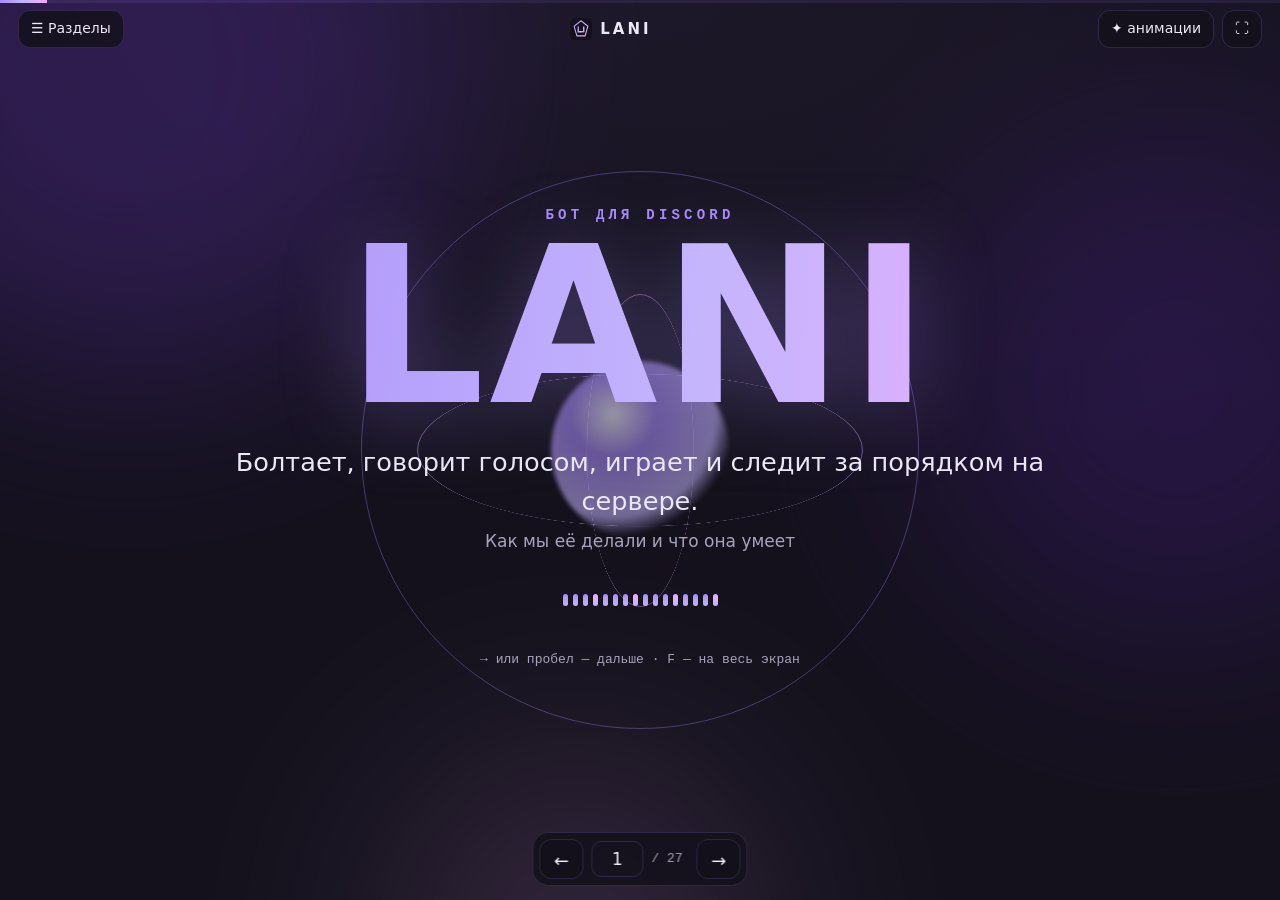
==== commit ed3fd01a: "Презентация: тёмная тема с мягким фиолетовым, тексты простыми словами, слайд «Что может каждый» Co-A" ====
--- a/lani/index.html
+++ b/lani/index.html
@@ -5,8 +5,8 @@
 <meta name="viewport" content="width=device-width, initial-scale=1, viewport-fit=cover">
 <meta http-equiv="Content-Security-Policy" content="default-src 'self'; script-src 'self'; style-src 'self' 'unsafe-inline' https://fonts.googleapis.com; font-src https://fonts.gstatic.com; img-src 'self' data:; connect-src 'none'; frame-src 'none'; object-src 'none'; base-uri 'self'; form-action 'none'">
 <title>LANI — презентация проекта</title>
-<meta name="description" content="Лани — Discord-бот с голосом, ИИ, играми и защитой сервера. История разработки и устройство проекта.">
-<meta name="theme-color" content="#F5F6FB">
+<meta name="description" content="Лани — бот для Discord: болтает, говорит голосом, играет, включает музыку и следит за порядком.">
+<meta name="theme-color" content="#14111C">
 <link rel="icon" href="logo.svg" type="image/svg+xml">
 <link rel="preconnect" href="https://fonts.googleapis.com">
 <link rel="preconnect" href="https://fonts.gstatic.com" crossorigin>
@@ -29,60 +29,60 @@
 
 <main class="deck" id="deck">
 
-<!-- 1 ОБЛОЖКА -->
+<!-- 1 -->
 <section class="slide cover" data-title="Обложка">
   <div class="orb" aria-hidden="true"><i></i><i></i><i></i><span></span></div>
   <div class="cover-text">
-    <p class="kicker">Discord · Голос · ИИ</p>
+    <p class="kicker">бот для Discord</p>
     <h1 class="mega">LANI</h1>
-    <p class="lead">Голос. Интеллект. Discord. Всё в одном проекте.</p>
-    <p class="sub">История разработки и развития нашего AI-бота</p>
+    <p class="lead">Болтает, говорит голосом, играет и следит за порядком на сервере.</p>
+    <p class="sub">Как мы её делали и что она умеет</p>
     <div class="wave" aria-hidden="true"><i></i><i></i><i></i><i></i><i></i><i></i><i></i><i></i><i></i><i></i><i></i><i></i><i></i><i></i><i></i><i></i></div>
-    <p class="hint mono">→ или пробел — дальше · F — полный экран</p>
-  </div>
-</section>
-
-<!-- 2 ЧТО ТАКОЕ -->
-<section class="slide" data-title="Что такое Лани">
-  <h2>Что такое <em>Лани</em></h2>
-  <p class="lead narrow">Бот-собеседница и помощница Discord-сервера. Отвечает, когда её зовут по имени, разговаривает голосом в звонке, играет, включает музыку и защищает сервер.</p>
-  <div class="cards c3">
-    <article class="card a-cyan"><b class="ico">💬</b><h3>Разговор</h3><p>«Лани, …», @Лани или ответ на её сообщение — ответ от ИИ или готовой фразой.</p></article>
-    <article class="card a-violet"><b class="ico">🎙</b><h3>Голос</h3><p>Слушает фразы с её именем в звонке и отвечает вслух.</p></article>
-    <article class="card a-pink"><b class="ico">🎮</b><h3>Игры</h3><p>Мафия с ведущей, викторины, загадки, «правда или действие».</p></article>
-    <article class="card a-cyan"><b class="ico">🎵</b><h3>Музыка</h3><p>Песни и плейлисты голосом или командой, своя громкость у каждого.</p></article>
-    <article class="card a-violet"><b class="ico">🛡</b><h3>Защита</h3><p>Антиспам, антимат, ссылки, капс, рейды, лестница наказаний.</p></article>
-    <article class="card a-pink"><b class="ico">🧭</b><h3>Помощник</h3><p>Напоминания, опросы, события сервера, контент дня, память.</p></article>
-  </div>
-</section>
-
-<!-- 3 ИДЕЯ -->
-<section class="slide split" data-title="Идея проекта">
-  <div>
-    <h2>Идея</h2>
-    <p class="lead">Не набор отдельных ботов, а один персонаж: с ней можно поговорить, поиграть, послушать музыку — и она же следит за порядком.</p>
+    <p class="hint mono">→ или пробел — дальше · F — на весь экран</p>
+  </div>
+</section>
+
+<!-- 2 -->
+<section class="slide" data-title="Кто такая Лани">
+  <h2>Кто такая <em>Лани</em></h2>
+  <p class="lead narrow">Бот, который живёт на нашем Discord-сервере. Отвечает, когда её позвали по имени.</p>
+  <div class="cards c3">
+    <article class="card a-cyan"><b class="ico">💬</b><h3>Болтает</h3><p>Напиши «Лани, …» — ответит. Можно спросить что угодно.</p></article>
+    <article class="card a-violet"><b class="ico">🎙</b><h3>Говорит голосом</h3><p>Заходит в звонок и отвечает вслух.</p></article>
+    <article class="card a-pink"><b class="ico">🎮</b><h3>Играет</h3><p>Мафия, викторины, загадки, «правда или действие».</p></article>
+    <article class="card a-cyan"><b class="ico">🎵</b><h3>Включает музыку</h3><p>Голосом или командой, есть плейлисты.</p></article>
+    <article class="card a-violet"><b class="ico">🛡</b><h3>Следит за порядком</h3><p>Убирает спам, мат и левые ссылки.</p></article>
+    <article class="card a-pink"><b class="ico">⏰</b><h3>Помогает</h3><p>Напоминания, опросы, дни рождения.</p></article>
+  </div>
+</section>
+
+<!-- 3 -->
+<section class="slide split" data-title="Зачем мы её сделали">
+  <div>
+    <h2>Зачем мы её <em>сделали</em></h2>
+    <p class="lead">Хотелось одного бота, а не десяти: чтобы с ним можно было и поговорить, и поиграть, и музыку включить.</p>
     <ul class="ticks">
-      <li>один характер в чате и в голосе</li>
-      <li>сама не вмешивается: реагирует, только когда позвали</li>
-      <li>простое делает без ИИ — быстро и бесплатно</li>
-      <li>опасное (баны, роли) — только с настоящими правами</li>
+      <li>в чате и в голосе — одна и та же Лани</li>
+      <li>сама не лезет в разговор — отвечает, когда зовут</li>
+      <li>простые вещи делает сразу, без нейросети</li>
+      <li>наказывать может только по просьбе админа</li>
     </ul>
   </div>
   <div class="quote glass">
-    <p>«Лани — это не просто бот с командами. Это персонаж сервера.»</p>
-    <span class="tag t-plan">концепция</span>
-  </div>
-</section>
-
-<!-- 4 УЧАСТНИКИ -->
-<section class="slide" data-title="Участники">
+    <p>«Удобный бот, с которым приятно общаться».</p>
+    <span class="tag t-plan">наша идея</span>
+  </div>
+</section>
+
+<!-- 4 -->
+<section class="slide" data-title="Команда">
   <h2>Команда <em>Лани</em></h2>
   <div class="people">
     <article class="person glass">
       <div class="avatar av1" aria-hidden="true"><i></i></div>
       <h3 class="mono">slonik1a1as</h3>
-      <p>Владелец Лани — в коде задан по Discord ID и как владелец по умолчанию (<span class="mono">OWNER_USERNAMES</span>).</p>
-      <span class="tag t-ok">подтверждено кодом</span>
+      <p>Владелец Лани.</p>
+      <span class="tag t-ok">владелец</span>
     </article>
     <article class="person glass">
       <div class="avatar av2" aria-hidden="true"><i></i></div>
@@ -91,316 +91,309 @@
       <span class="tag t-ok">разработчик · админ Лани</span>
     </article>
   </div>
-  <p class="note">Это Discord-имена. Никаких личных данных, фото и биографий.</p>
-</section>
-
-<!-- 5 АРХИТЕКТУРА -->
-<section class="slide" data-title="Архитектура">
-  <h2>Из чего состоит <em>Лани</em></h2>
-  <p class="lead narrow">Нажми на блок — покажу, что в нём.</p>
+</section>
+
+<!-- 5 -->
+<section class="slide" data-title="Как она устроена">
+  <h2>Как она <em>устроена</em></h2>
+  <p class="lead narrow">Нажми на любой блок — расскажу, что это.</p>
   <div class="arch" id="arch">
-    <button class="node n-discord" data-info="Discord: сообщения, slash-команды, кнопки, голосовые каналы. Лани реагирует только на обращение по имени, @упоминание (в том числе через её роль) или Reply.">Discord</button>
-    <button class="node n-server" data-info="Сервер Render (24/7): основная Лани — чат, ИИ, игры, музыка, автомодерация, ранги, напоминания, контент дня, панель владельца. Работает и когда ПК выключен.">Сервер · bot.py</button>
-    <button class="node n-pc" data-info="ПК владельца: голосовой модуль voice.py — распознавание речи (Vosk + Whisper), ответы голосом (edge-tts), музыка в звонке. Выключен ПК — голоса нет, чат работает.">ПК · voice.py</button>
-    <button class="node n-db" data-info="Neon Postgres: общая база для сервера и ПК — память, ранги, настройки защиты и стиля, напоминания, плейлисты, отметки «жива».">Neon Postgres</button>
-    <button class="node n-ai" data-info="DeepSeek (deepseek-flash) — основной мозг; Gemini — запасной, если DeepSeek недоступен. Все запросы через один клиент: тайм-аут, очередь, статистика.">DeepSeek / Gemini</button>
-    <button class="node n-watch" data-info="GitHub Actions: агент-сторож каждые 30 минут проверяет, что Лани отмечается в базе, и пишет владельцу в Telegram при поломке.">Сторож · GitHub Actions</button>
+    <button class="node n-discord" data-info="Discord — тут живут наши сообщения, кнопки и звонки. Лани отвечает, только когда её позвали: «Лани, …», @Лани или ответ на её сообщение.">Discord</button>
+    <button class="node n-server" data-info="Сервер в интернете — работает всегда, даже ночью. Отвечает в чате, ведёт игры, включает музыку, следит за порядком.">Сервер</button>
+    <button class="node n-pc" data-info="Компьютер владельца — на нём работает голос: Лани слышит, что ей сказали в звонке, и отвечает вслух. Выключен компьютер — голоса нет, чат работает.">Компьютер (голос)</button>
+    <button class="node n-db" data-info="База данных — общая память: настройки сервера, напоминания, плейлисты и то, что попросили запомнить.">База данных</button>
+    <button class="node n-ai" data-info="Нейросеть DeepSeek придумывает ответы на сложные вопросы. Если она не отвечает — подстраховывает Gemini.">Нейросеть</button>
+    <button class="node n-watch" data-info="Сторож — раз в полчаса проверяет, жива ли Лани, и пишет владельцу в Telegram, если что-то сломалось.">Сторож</button>
     <svg class="links" viewBox="0 0 100 60" preserveAspectRatio="none" aria-hidden="true">
       <path d="M50 10 L25 30"/><path d="M50 10 L75 30"/><path d="M25 30 L50 50"/><path d="M75 30 L50 50"/><path d="M25 30 L10 52"/><path d="M75 30 L90 52"/>
     </svg>
   </div>
-  <p class="info glass" id="arch-info" aria-live="polite">Выбери блок схемы.</p>
-</section>
-
-<!-- 6 ЦИФРЫ -->
-<section class="slide" data-title="Цифры">
-  <h2>Проект в <em>цифрах</em></h2>
+  <p class="info glass" id="arch-info" aria-live="polite">Выбери блок.</p>
+</section>
+
+<!-- 6 -->
+<section class="slide" data-title="Немного цифр">
+  <h2>Немного <em>цифр</em></h2>
   <div class="stats">
-    <div class="stat"><b data-count="95">95</b><span>slash-команд</span></div>
-    <div class="stat"><b data-count="31">31</b><span>модуль Python</span></div>
-    <div class="stat"><b data-count="11600">11 600</b><span>строк кода (≈)</span></div>
-    <div class="stat"><b data-count="564">564</b><span>автотеста проходят</span></div>
-  </div>
-  <p class="note">Посчитано по исходникам 24.10.2026. Пользователей и активность не показываем — их никто не замерял.</p>
-</section>
-
-<!-- 7 КОМАНДЫ ОБЗОР -->
+    <div class="stat"><b data-count="95">95</b><span>команд через «/»</span></div>
+    <div class="stat"><b data-count="31">31</b><span>файл с кодом</span></div>
+    <div class="stat"><b data-count="11600">11 600</b><span>строк кода</span></div>
+    <div class="stat"><b data-count="580">580</b><span>проверок проходят</span></div>
+  </div>
+  <p class="note">Посчитали по коду 24 октября 2026. Сколько людей пользуется — не считали, поэтому не пишем.</p>
+</section>
+
+<!-- 7 -->
 <section class="slide" data-title="Команды">
-  <h2>Команды <em>Лани</em></h2>
-  <p class="lead narrow">95 slash-команд из кода и 20 фраз, которые она понимает в чате и голосом.</p>
+  <h2>Что можно <em>попросить</em></h2>
+  <p class="lead narrow">95 команд через «/» и ещё фразы, которые Лани понимает просто так — в чате и голосом.</p>
   <div class="catgrid" id="catgrid"></div>
-  <p class="note">Список собран автоматически из исходников, а не из README.</p>
-</section>
-
-<!-- 8 КАТАЛОГ -->
-<section class="slide catalog-slide" data-title="Каталог команд">
+  <p class="note">Нажми на группу — откроется список.</p>
+</section>
+
+<!-- 8 -->
+<section class="slide catalog-slide" data-title="Все команды">
   <div class="cat-head">
-    <h2>Каталог</h2>
-    <label class="search"><span class="sr">Поиск команды</span><input id="q" type="search" placeholder="поиск: игра, музыка, ранг…" autocomplete="off"></label>
-  </div>
-  <div class="chips" id="chips" role="group" aria-label="Категории"></div>
+    <h2>Все команды</h2>
+    <label class="search"><span class="sr">Поиск команды</span><input id="q" type="search" placeholder="найти: игра, музыка, опрос…" autocomplete="off"></label>
+  </div>
+  <div class="chips" id="chips" role="group" aria-label="Группы"></div>
   <p class="count mono" id="count" aria-live="polite"></p>
   <div class="catalog" id="catalog" tabindex="0" aria-label="Список команд"></div>
 </section>
 
-<!-- 9 ГОЛОС -->
-<section class="slide" data-title="Голосовая система">
-  <h2>Голосовой <em>конвейер</em></h2>
+<!-- 9 -->
+<section class="slide" data-title="Голос">
+  <h2>Как Лани <em>говорит</em></h2>
   <div class="pipe" id="pipe">
-    <div class="step"><b>Discord</b><span>звук из звонка</span></div>
-    <div class="step"><b>Vosk</b><span>ловит «Лани»</span></div>
-    <div class="step"><b>Whisper</b><span>уточняет фразу</span></div>
-    <div class="step"><b>Роутер</b><span>стоп · музыка · быстрые</span></div>
-    <div class="step"><b>DeepSeek</b><span>ответ потоком</span></div>
-    <div class="step"><b>edge-tts</b><span>голос по кускам</span></div>
-    <div class="step"><b>Discord</b><span>Лани говорит</span></div>
+    <div class="step"><b>Звонок</b><span>ты говоришь</span></div>
+    <div class="step"><b>Слышит имя</b><span>«Лани…»</span></div>
+    <div class="step"><b>Разбирает</b><span>что сказали</span></div>
+    <div class="step"><b>Решает</b><span>команда или вопрос</span></div>
+    <div class="step"><b>Думает</b><span>если нужен ответ</span></div>
+    <div class="step"><b>Озвучивает</b><span>по кусочкам</span></div>
+    <div class="step"><b>Отвечает</b><span>вслух в звонке</span></div>
   </div>
   <div class="cards c3 tight">
-    <article class="card a-cyan"><h3>Стоп — сразу</h3><p>«Лани, замолчи» обрывает речь и выбрасывает очередь, старый ответ не доигрывается.</p></article>
-    <article class="card a-violet"><h3>Говорит с первого куска</h3><p>Ответ режется на фразы и озвучивается, пока ИИ дописывает остальное.</p></article>
-    <article class="card a-pink"><h3>Запасные голоса</h3><p>Fish Audio (если есть ключ) → edge-tts → голос Windows без интернета.</p></article>
-  </div>
-</section>
-
-<!-- 10 КАК ОТВЕЧАЕТ -->
-<section class="slide split" data-title="Как Лани отвечает">
-  <div>
-    <h2>Как Лани <em>отвечает</em></h2>
-    <p class="lead">Сначала — можно ли без ИИ. Только если нельзя — DeepSeek.</p>
+    <article class="card a-cyan"><h3>«Лани, стоп»</h3><p>Сразу замолкает. Может сказать любой из звонка.</p></article>
+    <article class="card a-violet"><h3>Не ждёт до конца</h3><p>Начинает говорить, пока ещё дописывает ответ.</p></article>
+    <article class="card a-pink"><h3>Есть запасной голос</h3><p>Если основной не работает — говорит другим.</p></article>
+  </div>
+</section>
+
+<!-- 10 -->
+<section class="slide split" data-title="Как она отвечает">
+  <div>
+    <h2>Как она <em>отвечает</em></h2>
+    <p class="lead">Если можно ответить сразу — отвечает сама. Если нужно подумать — спрашивает нейросеть.</p>
   </div>
   <div class="route">
-    <div class="r-in glass">Сообщение «Лани, …»</div>
+    <div class="r-in glass">«Лани, …»</div>
     <div class="r-split">
-      <div class="r-box local"><h3>Локально · 0 запросов к ИИ</h3><p>привет, спасибо, справка · кубик, монетка, время · стоп, выйди, громче · музыка · стиль · «что случилось» · мини-игры · напоминания</p></div>
-      <div class="r-box ai"><h3>ИИ · DeepSeek</h3><p>настоящие вопросы, разговор, пересказ чата, перевод, модерация по просьбе админа через инструменты</p></div>
+      <div class="r-box local"><h3>Сразу, сама</h3><p>привет, спасибо, что умеешь · кубик, монетка, сколько времени · стоп, выйди, громче · музыка · мини-игры · напоминания</p></div>
+      <div class="r-box ai"><h3>Через нейросеть</h3><p>вопросы и разговоры, «что я пропустил», перевод, модерация по просьбе админа</p></div>
     </div>
   </div>
 </section>
 
-<!-- 11 AI -->
-<section class="slide" data-title="AI и DeepSeek">
-  <h2>ИИ под <em>контролем</em></h2>
+<!-- 11 -->
+<section class="slide" data-title="Нейросеть">
+  <h2>Нейросеть <em>без сюрпризов</em></h2>
   <div class="cards c4">
-    <article class="card a-cyan"><b class="big">30 с</b><h3>тайм-аут</h3><p>Вместо 10 минут по умолчанию — зависший запрос не держит разговор.</p></article>
-    <article class="card a-violet"><b class="big">4</b><h3>запроса разом</h3><p>Остальные ждут очереди, а не бьют API пачкой.</p></article>
-    <article class="card a-pink"><b class="big">3→2 мин</b><h3>предохранитель</h3><p>3 сбоя DeepSeek подряд — 2 минуты сразу отвечает Gemini.</p></article>
-    <article class="card a-cyan"><b class="big">0</b><h3>секретов в статистике</h3><p>Считаются только числа: запросы, ошибки, тайм-ауты, среднее время.</p></article>
-  </div>
-  <p class="note">Денег и цен не показываем — точного расхода никто не замерял.</p>
-</section>
-
-<!-- 12 АКТИВАЦИЯ -->
-<section class="slide split" data-title="Как понимает">
-  <div>
-    <h2>Когда Лани <em>слушает</em></h2>
-    <p class="lead">Правило проверяется кодом до любых действий — не только в промпте.</p>
+    <article class="card a-cyan"><b class="big">30 с</b><h3>ждёт максимум</h3><p>Если ответа нет — не зависает, а пробует запасной вариант.</p></article>
+    <article class="card a-violet"><b class="big">4</b><h3>вопроса разом</h3><p>Остальные ждут очередь — так ничего не ломается.</p></article>
+    <article class="card a-pink"><b class="big">2 мин</b><h3>передышка</h3><p>Если нейросеть сбоит три раза подряд — 2 минуты отвечает запасная.</p></article>
+    <article class="card a-cyan"><b class="big">0</b><h3>паролей в отчётах</h3><p>Считаем только цифры, переписки и ключи никуда не пишем.</p></article>
+  </div>
+</section>
+
+<!-- 12 -->
+<section class="slide split" data-title="Когда она слушает">
+  <div>
+    <h2>Когда она <em>слушает</em></h2>
+    <p class="lead">Лани не встревает в чужие разговоры.</p>
   </div>
   <div class="cards c1">
-    <article class="card a-cyan"><h3>✅ Реагирует</h3><p>«Лани, …», «Привет, Лани!», @Лани (и через её роль), Reply на её сообщение. Голосом — имя в начале фразы или перед вопросом.</p></article>
-    <article class="card a-pink"><h3>🤫 Молчит</h3><p>Разговоры <i>о</i> Лани («Лани вчера смешно ответила»), чужие сообщения, слово внутри другого («планирую»).</p></article>
-  </div>
-</section>
-
-<!-- 13 ХАРАКТЕР -->
+    <article class="card a-cyan"><h3>✅ Отвечает</h3><p>«Лани, …», «Привет, Лани!», @Лани или ответ на её сообщение. В звонке — когда фраза начинается с её имени.</p></article>
+    <article class="card a-pink"><h3>🤫 Молчит</h3><p>Когда о ней просто говорят («Лани вчера смешно ответила») и в чужих разговорах.</p></article>
+  </div>
+</section>
+
+<!-- 13 -->
 <section class="slide" data-title="Характер">
-  <h2>Характер: <em>один и спокойный</em></h2>
+  <h2>Характер: <em>просто приятная</em></h2>
   <div class="split2">
     <div class="glass pad">
-      <h3>Один характер</h3>
-      <div class="moods"><span>дружелюбная</span><span>спокойная</span><span>по делу</span><span>с юмором к месту</span></div>
-      <p>Без ревности, обид и ролевых сцен: сначала смысл ответа, потом тон. Одинаковая в чате и в голосе, от сообщений чата не «скачет».</p>
+      <h3>Какая она</h3>
+      <div class="moods"><span>дружелюбная</span><span>спокойная</span><span>по делу</span><span>шутит к месту</span></div>
+      <p>Не ревнует, не обижается и не устраивает сцен. Сначала отвечает на вопрос, а потом уже шутит. В чате и в голосе одинаковая.</p>
     </div>
     <div class="glass pad">
-      <h3>Стиль · выбирают люди</h3>
+      <h3>Тон можно поменять</h3>
       <div class="moods alt"><span>обычный</span><span>спокойный</span><span>весёлый</span><span>серьёзный</span><span>игривый</span><span>ночной</span></div>
-      <p>«Лани, спокойный режим», «Лани, короче», «говори медленнее», «без шуток». У каждого сервера свой.</p>
+      <p>«Лани, спокойный режим», «Лани, короче», «говори медленнее», «без шуток».</p>
     </div>
   </div>
 </section>
 
-<!-- 14 ПАМЯТЬ -->
+<!-- 14 -->
 <section class="slide split" data-title="Память">
   <div>
-    <h2>Память <em>под контролем</em></h2>
-    <p class="lead">Лани запоминает то, что попросили: «Лани, запомни, что я люблю доту».</p>
+    <h2>Что она <em>помнит</em></h2>
+    <p class="lead">Только то, что попросили: «Лани, запомни, что я люблю доту».</p>
   </div>
   <ul class="ticks big">
-    <li><b>/память</b> — посмотреть, удалить запись, очистить всё</li>
-    <li>можно выключить запоминание — сразу на всех серверах</li>
-    <li>пароли, токены, номера карт — не запоминает</li>
-    <li>записи старше года не используются</li>
-    <li>в ИИ уходит только нужное, не вся история</li>
+    <li><b>/память</b> — посмотреть, что она помнит, и удалить</li>
+    <li>можно попросить вообще ничего не запоминать</li>
+    <li>пароли и номера карт не запоминает никогда</li>
+    <li>старые записи (больше года) не использует</li>
   </ul>
 </section>
 
-<!-- 15 ИГРЫ -->
+<!-- 15 -->
 <section class="slide" data-title="Игры">
-  <h2>Игры</h2>
+  <h2>Во что можно <em>поиграть</em></h2>
   <div class="games">
-    <div class="game g1"><b>🕵️ Мафия</b><span>Лани — ведущая: ночи, голосования, роли в личку</span><em class="tag t-ai">с ИИ</em></div>
-    <div class="game g2"><b>❓ Викторина</b><span>/викторина по теме, рейтинг /топ</span><em class="tag t-ai">с ИИ</em></div>
-    <div class="game g3"><b>🧩 Загадки и вопросы</b><span>/игра загадка · вопрос — свой банк, мгновенно</span><em class="tag t-ok">без ИИ</em></div>
-    <div class="game g4"><b>🔢 Угадай число</b><span>подсказки «больше / меньше»</span><em class="tag t-ok">без ИИ</em></div>
-    <div class="game g5"><b>✊ КНБ · 🎁 событие</b><span>кто первым нажмёт — тому очко</span><em class="tag t-ok">без ИИ</em></div>
-    <div class="game g6"><b>🎲 Кубик · монетка · шар</b><span>и «правда или действие»</span><em class="tag t-ok">без ИИ</em></div>
-  </div>
-  <p class="note">Ответ проверяет сервер: перечислить все слова подряд нельзя, второй раз очко за ту же загадку не дают.</p>
-</section>
-
-<!-- 16 ПОМОЩНИК -->
-<section class="slide" data-title="Помощник сервера">
-  <h2>Помощник <em>сервера</em></h2>
-  <div class="cards c3">
-    <article class="card a-violet"><h3>🛡 Автомодерация</h3><p>Спам, флуд, мат (3 уровня строгости), ссылки, капс, массовые упоминания, рейды. Лестница наказаний, исключения, журнал.</p></article>
-    <article class="card a-cyan"><h3>📜 Правила</h3><p>Находит канал правил сервера и предлагает настройки защиты по ним — админ подтверждает.</p></article>
-    <article class="card a-pink"><h3>⏰ Напоминания</h3><p>«через 20 минут» или «завтра в 7:30», анонсы событий сервера за 15 минут.</p></article>
-    <article class="card a-cyan"><h3>📊 Опросы</h3><p>Кнопки: /опрос, /куда, /го — собрать людей в игру.</p></article>
-    <article class="card a-violet"><h3>🧩 Контент дня</h3><p>Загадка, вопрос и факт дня — с проверкой админом перед публикацией.</p></article>
-    <article class="card a-pink"><h3>🎂 И ещё</h3><p>Дни рождения, уровни за общение, /инфо, /снайп, /афк.</p></article>
-  </div>
-</section>
-
-<!-- 17 ПРИВИЛЕГИИ -->
-<section class="slide split" data-title="Права">
-  <div>
-    <h2>Система <em>прав</em></h2>
-    <p class="lead">Права проверяет код перед каждым действием — по настоящим данным Discord, а не по словам «я админ».</p>
-    <p class="note">И главное: ранг Лани не даёт боту прав, которых у него нет в Discord, и не пробивает иерархию ролей.</p>
+    <div class="game g1"><b>🕵️ Мафия</b><span>Лани ведущая: ночи, голосования, роли приходят в личку</span><em class="tag t-ai">с нейросетью</em></div>
+    <div class="game g2"><b>❓ Викторина</b><span>на любую тему, есть общий рейтинг</span><em class="tag t-ai">с нейросетью</em></div>
+    <div class="game g3"><b>🧩 Загадки и вопросы</b><span>кто первым ответит — тому очко</span><em class="tag t-ok">мгновенно</em></div>
+    <div class="game g4"><b>🔢 Угадай число</b><span>Лани подсказывает: больше или меньше</span><em class="tag t-ok">мгновенно</em></div>
+    <div class="game g5"><b>✊ Камень, ножницы, бумага</b><span>и «кто первым нажмёт»</span><em class="tag t-ok">мгновенно</em></div>
+    <div class="game g6"><b>🎲 Кубик, монетка, шар</b><span>и «правда или действие»</span><em class="tag t-ok">мгновенно</em></div>
+  </div>
+  <p class="note">Схитрить не выйдет: перечислить все слова подряд не прокатит, и за одну загадку дважды очко не дают.</p>
+</section>
+
+<!-- 16 -->
+<section class="slide" data-title="Для всех участников">
+  <h2>Что может <em>каждый</em></h2>
+  <div class="cards c3">
+    <article class="card a-cyan"><h3>🎧 В звонке</h3><p>«Лани, выйди», «стоп», «громче», «тише», «повтори» — любой, кто в звонке.</p></article>
+    <article class="card a-violet"><h3>📊 Опросы и сборы</h3><p>«Лани, куда идём? в доту или в кс», /опрос, /го — раз в 5 минут.</p></article>
+    <article class="card a-pink"><h3>⏰ Напоминания</h3><p>«Лани, напомни через 20 минут…» или /напомнить.</p></article>
+    <article class="card a-cyan"><h3>🎵 Музыка</h3><p>«Лани, включи песню…», пауза, скип, своя громкость.</p></article>
+    <article class="card a-violet"><h3>🎮 Игры</h3><p>Все игры и мини-игры открыты для всех.</p></article>
+    <article class="card a-pink"><h3>🎛 Удобство</h3><p>«Лани, короче», «говори медленнее», «что случилось?».</p></article>
+  </div>
+</section>
+
+<!-- 17 -->
+<section class="slide" data-title="Порядок на сервере">
+  <h2>Порядок на <em>сервере</em></h2>
+  <div class="cards c3">
+    <article class="card a-violet"><h3>🛡 Автозащита</h3><p>Спам, флуд, мат, левые ссылки, капс, массовые пинги, набеги ботов.</p></article>
+    <article class="card a-cyan"><h3>📜 Правила</h3><p>Сама находит канал с правилами и предлагает настройки — админ подтверждает.</p></article>
+    <article class="card a-pink"><h3>📈 По нарастающей</h3><p>Сначала предупреждение, потом мут подольше. Всё записывается в журнал.</p></article>
+  </div>
+  <p class="note">Если обычный участник просит забанить кого-то — Лани вежливо откажет и предложит написать админам.</p>
+</section>
+
+<!-- 18 -->
+<section class="slide split" data-title="Кто что может">
+  <div>
+    <h2>Кто что <em>может</em></h2>
+    <p class="lead">Права Лани проверяет по настоящим правам в Discord, а не по словам «я админ».</p>
+    <p class="note">Лани не может больше, чем ей разрешили в Discord.</p>
   </div>
   <ol class="ladder">
-    <li class="l7"><b>Владелец Лани</b><span>по Discord ID из настроек</span></li>
-    <li class="l6"><b>Админ Лани</b><span>назначает только владелец</span></li>
-    <li class="l5"><b>Хозяин</b><span>владелец сервера</span></li>
-    <li class="l4"><b>Админ</b><span>право «Администратор» / «Управлять сервером» или ранг</span></li>
-    <li class="l3"><b>Модератор</b><span>право «Тайм-аут участникам» или ранг</span></li>
-    <li class="l2"><b>VIP</b><span>без лимитов на вопросы</span></li>
-    <li class="l1"><b>Участник</b><span>разговор, игры, музыка</span></li>
+    <li class="l7"><b>Владелец Лани</b><span>всё</span></li>
+    <li class="l6"><b>Админ Лани</b><span>на всех серверах</span></li>
+    <li class="l5"><b>Хозяин сервера</b><span>его сервер</span></li>
+    <li class="l4"><b>Админ</b><span>настройки, наказания</span></li>
+    <li class="l3"><b>Модератор</b><span>мут, очистка чата</span></li>
+    <li class="l2"><b>VIP</b><span>без лимита вопросов</span></li>
+    <li class="l1"><b>Участник</b><span>общение, игры, музыка, опросы</span></li>
   </ol>
 </section>
 
-<!-- 18 ДИАГНОСТИКА -->
-<section class="slide" data-title="Самодиагностика">
-  <h2>Самодиагностика</h2>
-  <div class="cards c3">
-    <article class="card a-cyan"><h3>Каждые 5 минут</h3><p>Лани проверяет базу и голос; одна и та же ошибка повторяется — пишет владельцу.</p></article>
-    <article class="card a-violet"><h3>Фоновые задачи</h3><p>Упавшая задача перезапускается с растущей паузой, не больше 5 раз в час — потом сообщение владельцу.</p></article>
-    <article class="card a-pink"><h3>Голос</h3><p>Переподключение с паузами 2 → 4 → 8… до 30 мин; после 3 неудач — личное сообщение.</p></article>
-    <article class="card a-cyan"><h3>/owner diagnostics</h3><p>База, ИИ, голос, Figma, задачи, задержки голоса по этапам — без секретов.</p></article>
-    <article class="card a-violet"><h3>«Лани, что случилось?»</h3><p>Короткая честная сводка для всех, без ИИ.</p></article>
-    <article class="card a-pink"><h3>Сторож-агент</h3><p>Снаружи, раз в 30 минут: жива ли Лани. Пишет в Telegram только при поломке и починке.</p></article>
-  </div>
-</section>
-
-<!-- 19 ПРОИЗВОДИТЕЛЬНОСТЬ -->
+<!-- 19 -->
+<section class="slide" data-title="Если что-то сломалось">
+  <h2>Если что-то <em>сломалось</em></h2>
+  <div class="cards c3">
+    <article class="card a-cyan"><h3>Проверяет себя</h3><p>Каждые 5 минут смотрит, всё ли в порядке.</p></article>
+    <article class="card a-violet"><h3>Чинится сама</h3><p>Упавшую часть перезапускает, но без бесконечных попыток.</p></article>
+    <article class="card a-pink"><h3>Пишет владельцу</h3><p>Если проблема повторяется — сообщает в личку.</p></article>
+    <article class="card a-cyan"><h3>Возвращается в звонок</h3><p>Если её выкинуло — заходит снова, с паузами.</p></article>
+    <article class="card a-violet"><h3>«Лани, что случилось?»</h3><p>Расскажет, всё ли с ней в порядке.</p></article>
+    <article class="card a-pink"><h3>Сторож</h3><p>Отдельно следит за Лани и пишет в Telegram, если она упала.</p></article>
+  </div>
+</section>
+
+<!-- 20 -->
 <section class="slide split" data-title="Скорость">
   <div>
-    <h2>Скорость <em>голоса</em></h2>
-    <p class="lead">Узкие места: распознавание, первый токен ИИ, первый звук синтеза.</p>
+    <h2>Как быстро <em>отвечает</em></h2>
+    <p class="lead">Дольше всего — пока нейросеть придумывает первое слово.</p>
   </div>
   <div class="glass pad">
-    <h3>Реальный замер · 23.10.2026</h3>
-    <div class="meter"><span>первое слово ИИ, без «размышлений»</span><b>0,75–0,94 с</b><i style="--w:45%"></i></div>
-    <div class="meter dim"><span>то же с «размышлениями»</span><b>1,05–1,83 с</b><i style="--w:90%"></i></div>
-    <p class="note">DeepSeek deepseek-flash, голосовой модуль на ПК владельца. Общая задержка теперь копится в /owner diagnostics после реальных разговоров.</p>
-  </div>
-</section>
-
-<!-- 20 ХРАНИЛИЩЕ -->
-<section class="slide" data-title="Хранилище">
-  <h2>Где живут <em>данные</em></h2>
-  <div class="cards c4">
-    <article class="card a-cyan"><h3>Память</h3><p>то, что попросили запомнить, с датой</p></article>
-    <article class="card a-violet"><h3>Сервер</h3><p>ранги, защита, стиль, настроение, помощник — по ID сервера</p></article>
-    <article class="card a-pink"><h3>Расписание</h3><p>напоминания, дни рождения, отметки «уже напомнила»</p></article>
-    <article class="card a-cyan"><h3>Тех. состояние</h3><p>отметки «жива», сводка голоса, журнал аудита (200 записей)</p></article>
-  </div>
-  <p class="note">Neon Postgres — одна база для сервера и ПК. Токены и ключи в базе не хранятся — только в настройках хостинга.</p>
-</section>
-
-<!-- 21 БЕЗОПАСНОСТЬ -->
+    <h3>Замерили 23 октября</h3>
+    <div class="meter"><span>первое слово ответа сейчас</span><b>0,75–0,94 с</b><i style="--w:45%"></i></div>
+    <div class="meter dim"><span>как было раньше</span><b>1,05–1,83 с</b><i style="--w:90%"></i></div>
+    <p class="note">Это время в голосе, пока нейросеть начинает отвечать. Общее время копится в отчёте владельца.</p>
+  </div>
+</section>
+
+<!-- 21 -->
 <section class="slide split" data-title="Безопасность">
   <div>
     <h2>Безопасность</h2>
-    <p class="lead">Секреты не видит никто — даже владелец в диагностике.</p>
+    <p class="lead">Пароли и ключи не видит никто — даже владелец.</p>
   </div>
   <ul class="ticks big">
-    <li>ключи и токены — только в .env и настройках хостинга</li>
-    <li>ответы ИИ чистятся от IP, токенов и ключей</li>
-    <li>«дай свой айпи / токен» — отказ без запроса к ИИ</li>
-    <li>названия ролей и ники для ИИ — данные, не инструкции</li>
-    <li>TEST_MODE и «сухой прогон» наказаний для проверки</li>
-    <li>журнал критических изменений</li>
+    <li>ключи хранятся отдельно от кода</li>
+    <li>на «дай свой айпи» Лани просто откажет</li>
+    <li>ник или название роли не заставят её что-то сделать</li>
+    <li>наказания можно сначала проверить «понарошку»</li>
+    <li>важные изменения записываются в журнал</li>
   </ul>
 </section>
 
-<!-- 22 24/7 -->
-<section class="slide" data-title="24/7">
-  <h2>Работа <em>24/7</em></h2>
+<!-- 22 -->
+<section class="slide" data-title="Работает всегда">
+  <h2>Работает <em>всегда?</em></h2>
   <div class="split2">
-    <div class="glass pad"><h3>Уже без ПК <span class="tag t-ok">работает</span></h3><p>Чат, ИИ, игры, музыка на сервере, защита, ранги, напоминания, контент дня — на Render, база в Neon.</p></div>
-    <div class="glass pad"><h3>Пока на ПК <span class="tag t-part">частично</span></h3><p>Голос в звонке: модели распознавания речи требуют больше памяти, чем даёт бесплатный хостинг. Выключен ПК — голоса нет, остальное работает.</p></div>
-  </div>
-  <p class="note">Вариант на будущее — бесплатная облачная VM с большим объёмом памяти (нужна регистрация владельцем). Инструкция — в DEPLOY.md.</p>
-</section>
-
-<!-- 23 ГОТОВО -->
+    <div class="glass pad"><h3>Да <span class="tag t-ok">24/7</span></h3><p>Чат, игры, музыка, защита, напоминания — работают на сервере круглосуточно.</p></div>
+    <div class="glass pad"><h3>Пока нет <span class="tag t-part">с компьютером</span></h3><p>Голос в звонке работает, когда включён компьютер владельца. Бесплатному серверу не хватает памяти, чтобы разбирать речь.</p></div>
+  </div>
+  <p class="note">Можно перенести голос на бесплатный облачный компьютер — инструкция уже готова.</p>
+</section>
+
+<!-- 23 -->
 <section class="slide" data-title="Что готово">
-  <h2>Что <em>реализовано</em></h2>
+  <h2>Что уже <em>готово</em></h2>
   <div class="status">
-    <div><span>Разговор с ИИ, правило активации</span><em class="tag t-ok">работает</em></div>
+    <div><span>Общение в чате</span><em class="tag t-ok">работает</em></div>
     <div><span>Голос в звонке</span><em class="tag t-part">когда включён ПК</em></div>
     <div><span>Музыка и плейлисты</span><em class="tag t-ok">работает</em></div>
-    <div><span>Мафия, викторины, мини-игры</span><em class="tag t-ok">работает</em></div>
-    <div><span>Автомодерация и ранги</span><em class="tag t-ok">работает</em></div>
-    <div><span>Память, напоминания, опросы</span><em class="tag t-ok">работает</em></div>
-    <div><span>Стиль общения фразами</span><em class="tag t-check">требует проверки в Discord</em></div>
-    <div><span>Роли через права Discord</span><em class="tag t-check">требует проверки в Discord</em></div>
-    <div><span>Панель владельца /owner</span><em class="tag t-ok">работает</em></div>
-  </div>
-  <p class="note">«Работает» — проверено тестами и в Discord раньше; свежие функции отмечены честно.</p>
-</section>
-
-<!-- 24 УЛУЧШАЕМ -->
-<section class="slide" data-title="Что улучшаем">
-  <h2>Что улучшаем <em>сейчас</em></h2>
-  <div class="cards c3">
-    <article class="card a-cyan"><h3>Задержка голоса</h3><p>Копим замеры по этапам и смотрим, где теряется время.</p></article>
-    <article class="card a-violet"><h3>Голос без ПК</h3><p>Перенос голосового модуля на облачную машину.</p></article>
-    <article class="card a-pink"><h3>Проверка в Discord</h3><p>Стиль общения и роли — живая проверка на сервере.</p></article>
-  </div>
-  <p class="note">Это текущие задачи, а не готовые функции.</p>
-</section>
-
-<!-- 25 ДОРОЖНАЯ КАРТА -->
-<section class="slide" data-title="Дорожная карта">
-  <h2>Дорожная <em>карта</em></h2>
+    <div><span>Игры и мини-игры</span><em class="tag t-ok">работает</em></div>
+    <div><span>Защита сервера и права</span><em class="tag t-ok">работает</em></div>
+    <div><span>Память, напоминания</span><em class="tag t-ok">работает</em></div>
+    <div><span>Новый спокойный характер</span><em class="tag t-check">проверяем в Discord</em></div>
+    <div><span>Команды в звонке для всех</span><em class="tag t-check">проверяем в Discord</em></div>
+    <div><span>Отчёты для владельца</span><em class="tag t-ok">работает</em></div>
+  </div>
+</section>
+
+<!-- 24 -->
+<section class="slide" data-title="Над чем работаем">
+  <h2>Над чем <em>работаем</em></h2>
+  <div class="cards c3">
+    <article class="card a-cyan"><h3>Быстрее голос</h3><p>Смотрим, где теряется время, и ускоряем.</p></article>
+    <article class="card a-violet"><h3>Голос без компьютера</h3><p>Переносим на облачный компьютер.</p></article>
+    <article class="card a-pink"><h3>Проверка вживую</h3><p>Тестируем новые функции на сервере.</p></article>
+  </div>
+</section>
+
+<!-- 25 -->
+<section class="slide" data-title="Планы">
+  <h2>Что <em>дальше</em></h2>
   <ol class="road">
-    <li class="done"><b>Основа</b><span>чат, ИИ, игры, музыка</span></li>
-    <li class="done"><b>Защита</b><span>автомодерация, ранги, права</span></li>
-    <li class="done"><b>Надёжность</b><span>диагностика, сторож, предохранители</span></li>
-    <li class="now"><b>Голос</b><span>скорость, облако</span></li>
-    <li><b>Идеи</b><span>звуковая панель, сезонные события, панель настроек</span></li>
+    <li class="done"><b>Основа</b><span>чат, игры, музыка</span></li>
+    <li class="done"><b>Порядок</b><span>защита и права</span></li>
+    <li class="done"><b>Надёжность</b><span>проверки и сторож</span></li>
+    <li class="now"><b>Голос</b><span>быстрее и без ПК</span></li>
+    <li><b>Идеи</b><span>звуки, события, удобные настройки</span></li>
   </ol>
-  <p class="note">Без дат: делаем, проверяем, двигаемся дальше.</p>
-</section>
-
-<!-- 26 ВЫЗОВЫ -->
-<section class="slide" data-title="Вызовы">
-  <h2>Главные <em>вызовы</em></h2>
-  <div class="cards c3">
-    <article class="card a-pink"><h3>Распознавание речи</h3><p>Слабый микрофон и шум — поэтому два движка: Vosk ловит имя, Whisper уточняет.</p></article>
-    <article class="card a-violet"><h3>Два процесса</h3><p>Сервер и ПК работают с одной базой — настройки нужно синхронизировать без затирания.</p></article>
-    <article class="card a-cyan"><h3>Права Discord</h3><p>Ранг Лани не даёт боту прав, которых нет; иерархия ролей решает всё.</p></article>
-  </div>
-</section>
-
-<!-- 27 ИТОГ -->
+  <p class="note">Без сроков: делаем по шагам.</p>
+</section>
+
+<!-- 26 -->
+<section class="slide" data-title="Что было сложно">
+  <h2>Что было <em>сложно</em></h2>
+  <div class="cards c3">
+    <article class="card a-pink"><h3>Разобрать речь</h3><p>Микрофоны разные и шумят — поэтому Лани слушает в два прохода.</p></article>
+    <article class="card a-violet"><h3>Две части</h3><p>Сервер и компьютер должны не мешать друг другу.</p></article>
+    <article class="card a-cyan"><h3>Права Discord</h3><p>Лани не может больше, чем ей разрешил сервер.</p></article>
+  </div>
+</section>
+
+<!-- 27 -->
 <section class="slide cover final" data-title="Итог">
   <div class="orb small" aria-hidden="true"><i></i><i></i><i></i><span></span></div>
   <div class="cover-text">
     <h2 class="mega">LANI</h2>
-    <p class="lead">Лани — это не просто бот с командами. Это развивающийся проект, в котором голос, интеллект и автоматизация объединяются в одном Discord-пространстве.</p>
-    <p class="sub">Создаём. Проверяем. Улучшаем. Двигаемся дальше.</p>
+    <p class="lead">Удобный бот, с которым приятно общаться, играть и слушать музыку.</p>
+    <p class="sub">Делаем. Проверяем. Улучшаем.</p>
     <div class="wave" aria-hidden="true"><i></i><i></i><i></i><i></i><i></i><i></i><i></i><i></i><i></i><i></i><i></i><i></i><i></i><i></i><i></i><i></i></div>
   </div>
 </section>
--- a/lani/styles.css
+++ b/lani/styles.css
@@ -1,10 +1,10 @@
-/* LANI — презентация: светлый дружелюбный стиль в цветах Discord */
+/* LANI — презентация: тёмная тема, мягкий фиолетовый */
 :root {
-  --bg: #F5F6FB; --bg2: #ECEEFF; --cyan: #5865F2; --violet: #7C5CFF; --pink: #FF7A59;
-  --text: #1B1E2B; --muted: #5D6478; --line: rgba(88, 101, 242, .18); --glass: rgba(255, 255, 255, .82);
+  --bg: #14111C; --bg2: #1D1829; --cyan: #A78BFA; --violet: #C4B5FD; --pink: #F0ABFC;
+  --text: #ECE8F5; --muted: #A9A2BC; --line: rgba(167, 139, 250, .18); --glass: rgba(33, 27, 48, .72);
   --head: "Manrope", "Segoe UI", system-ui, sans-serif; --body: "Manrope", "Segoe UI", system-ui, sans-serif;
   --mono: "JetBrains Mono", Consolas, monospace;
-  color-scheme: light;
+  color-scheme: dark;
 }
 * { box-sizing: border-box; }
 html, body { margin: 0; height: 100%; background: var(--bg); color: var(--text); font: 17px/1.55 var(--body); overflow: hidden; }
@@ -16,26 +16,26 @@
 /* фон */
 .bg { position: fixed; inset: 0; z-index: 0; overflow: hidden; background: radial-gradient(120% 80% at 50% 0%, var(--bg2), var(--bg) 70%); }
 .bg i { position: absolute; border-radius: 50%; filter: blur(110px); opacity: .22; }
-.b1 { width: 50vmax; height: 50vmax; left: -15vmax; top: -20vmax; background: var(--violet); animation: fl 24s ease-in-out infinite alternate; }
-.b2 { width: 40vmax; height: 40vmax; right: -12vmax; top: 10vmax; background: #23C9A6; opacity: .16 !important; animation: fl 30s ease-in-out infinite alternate-reverse; }
+.b1 { width: 50vmax; height: 50vmax; left: -15vmax; top: -20vmax; background: #7C3AED; animation: fl 24s ease-in-out infinite alternate; }
+.b2 { width: 40vmax; height: 40vmax; right: -12vmax; top: 10vmax; background: #6D28D9; opacity: .2 !important; animation: fl 30s ease-in-out infinite alternate-reverse; }
 .b3 { width: 30vmax; height: 30vmax; left: 30vw; bottom: -18vmax; background: var(--pink); opacity: .14 !important; animation: fl 36s ease-in-out infinite alternate; }
 @keyframes fl { to { transform: translate(8vmax, 5vmax) scale(1.1); } }
-.grid { display: none; position: absolute; inset: 0; background-image: linear-gradient(rgba(88, 101, 242, .05) 1px, transparent 1px), linear-gradient(90deg, rgba(88, 101, 242, .05) 1px, transparent 1px);
+.grid { display: none; position: absolute; inset: 0; background-image: linear-gradient(rgba(167, 139, 250, .05) 1px, transparent 1px), linear-gradient(90deg, rgba(167, 139, 250, .05) 1px, transparent 1px);
   background-size: 56px 56px; mask-image: radial-gradient(ellipse at center, #000 30%, transparent 75%); -webkit-mask-image: radial-gradient(ellipse at center, #000 30%, transparent 75%); }
-.bar { position: fixed; top: 0; left: 0; right: 0; height: 3px; z-index: 30; background: rgba(88, 101, 242, .1); }
+.bar { position: fixed; top: 0; left: 0; right: 0; height: 3px; z-index: 30; background: rgba(167, 139, 250, .1); }
 .bar i { display: block; height: 100%; width: 0; background: linear-gradient(90deg, var(--cyan), var(--violet), var(--pink)); transition: width .5s ease; }
 
 /* HUD */
 .hud { position: fixed; top: 10px; left: 0; right: 0; z-index: 25; display: flex; align-items: center; justify-content: space-between; gap: 10px; padding: 0 18px; }
 .hud-brand { display: flex; align-items: center; gap: 8px; font: 700 15px var(--head); letter-spacing: .2em; }
 .hud-right { display: flex; gap: 8px; }
-.hud-btn, .nav-btn { border: 1px solid var(--line); background: rgba(255, 255, 255, .9); border-radius: 12px; padding: 7px 12px; cursor: pointer; font-size: 14px; backdrop-filter: blur(8px); -webkit-backdrop-filter: blur(8px); }
+.hud-btn, .nav-btn { border: 1px solid var(--line); background: rgba(20, 17, 28, .85); border-radius: 12px; padding: 7px 12px; cursor: pointer; font-size: 14px; backdrop-filter: blur(8px); -webkit-backdrop-filter: blur(8px); }
 .hud-btn:hover, .nav-btn:hover { border-color: var(--cyan); }
-.hud-btn[aria-pressed="true"] { color: #fff; background: var(--cyan); }
-.menu { position: fixed; top: 52px; left: 18px; z-index: 26; width: min(320px, calc(100% - 36px)); max-height: 70vh; overflow: auto; padding: 8px; border-radius: 16px; border: 1px solid var(--line); background: rgba(255, 255, 255, .98); }
+.hud-btn[aria-pressed="true"] { color: #14111C; background: var(--cyan); }
+.menu { position: fixed; top: 52px; left: 18px; z-index: 26; width: min(320px, calc(100% - 36px)); max-height: 70vh; overflow: auto; padding: 8px; border-radius: 16px; border: 1px solid var(--line); background: rgba(24, 20, 34, .98); }
 .menu button { display: flex; gap: 10px; width: 100%; text-align: left; padding: 8px 10px; border: 0; border-radius: 10px; background: none; cursor: pointer; color: var(--muted); }
 .menu button span { width: 26px; color: var(--cyan); font-family: var(--mono); font-size: 13px; }
-.menu button:hover, .menu button.on { background: rgba(88, 101, 242, .08); color: var(--text); }
+.menu button:hover, .menu button.on { background: rgba(167, 139, 250, .08); color: var(--text); }
 
 /* слайды */
 .deck { position: relative; z-index: 1; height: 100%; }
@@ -61,14 +61,14 @@
 /* обложка */
 .cover { align-items: center; text-align: center; }
 .cover-text { position: relative; z-index: 2; }
-.mega { margin: 0; font: 800 clamp(84px, 17vw, 230px)/.9 var(--head); letter-spacing: .02em; filter: drop-shadow(0 10px 30px rgba(88, 101, 242, .25)); }
+.mega { margin: 0; font: 800 clamp(84px, 17vw, 230px)/.9 var(--head); letter-spacing: .02em; filter: drop-shadow(0 10px 40px rgba(167, 139, 250, .35)); }
 .cover .lead { max-width: 820px; margin: 18px auto 6px; font-size: clamp(18px, 2vw, 26px); }
 .sub { margin: 0; color: var(--muted); }
 .hint { margin-top: 26px; color: var(--muted); font-size: 13px; }
 .slide > .orb { position: absolute; z-index: 1; inset: 0; margin: auto; width: min(62vmin, 560px); height: min(62vmin, 560px); max-width: none; pointer-events: none; animation: none !important; }
-.orb i { position: absolute; inset: 0; border-radius: 50%; border: 1px solid rgba(88, 101, 242, .35); animation: spin 18s linear infinite; }
-.orb i:nth-child(2) { inset: 10%; border-color: rgba(124, 92, 255, .45); transform: rotateX(70deg); animation-duration: 12s; }
-.orb i:nth-child(3) { inset: 22%; border-color: rgba(255, 122, 89, .4); transform: rotateY(70deg); animation-duration: 9s; animation-direction: reverse; }
+.orb i { position: absolute; inset: 0; border-radius: 50%; border: 1px solid rgba(167, 139, 250, .35); animation: spin 18s linear infinite; }
+.orb i:nth-child(2) { inset: 10%; border-color: rgba(196, 181, 253, .45); transform: rotateX(70deg); animation-duration: 12s; }
+.orb i:nth-child(3) { inset: 22%; border-color: rgba(240, 171, 252, .4); transform: rotateY(70deg); animation-duration: 9s; animation-direction: reverse; }
 .orb span { position: absolute; inset: 34%; border-radius: 50%; background: radial-gradient(circle at 35% 30%, #fff, var(--cyan) 25%, var(--violet) 60%, transparent 72%); filter: blur(2px); opacity: .55; animation: pulse 3.2s ease-in-out infinite; }
 .slide > .orb.small { width: min(44vmin, 380px); height: min(44vmin, 380px); }
 @keyframes spin { to { rotate: 360deg; } }
@@ -82,12 +82,12 @@
 .cards { display: grid; gap: 16px; }
 .c1 { grid-template-columns: 1fr; } .c3 { grid-template-columns: repeat(3, minmax(0, 1fr)); } .c4 { grid-template-columns: repeat(4, minmax(0, 1fr)); }
 .cards.tight { margin-top: 18px; }
-.card { position: relative; padding: 24px 22px 22px; border-radius: 20px; border: 1px solid var(--line); background: var(--glass); overflow: hidden; box-shadow: 0 10px 30px rgba(27, 30, 43, .06); transition: transform .3s, border-color .3s, box-shadow .3s; }
-.card:hover { box-shadow: 0 16px 40px rgba(88, 101, 242, .14); }
+.card { position: relative; padding: 24px 22px 22px; border-radius: 20px; border: 1px solid var(--line); background: var(--glass); overflow: hidden; box-shadow: 0 10px 30px rgba(0, 0, 0, .25); transition: transform .3s, border-color .3s, box-shadow .3s; }
+.card:hover { box-shadow: 0 16px 40px rgba(167, 139, 250, .14); }
 .card::before { content: ""; position: absolute; left: 0; top: 0; right: 0; height: 4px; background: var(--acc); }
 .card:hover { transform: translateY(-4px); border-color: var(--acc); }
 .card p { margin: 0; color: var(--muted); font-size: 15px; }
-.a-cyan { --acc: #5865F2; } .a-violet { --acc: #23C9A6; } .a-pink { --acc: #FF7A59; }
+.a-cyan { --acc: #A78BFA; } .a-violet { --acc: #C4B5FD; } .a-pink { --acc: #F0ABFC; }
 .ico { display: block; font-size: 28px; margin-bottom: 8px; }
 .big { display: block; font: 700 38px/1 var(--head); color: var(--acc); margin-bottom: 8px; }
 .split { flex-direction: row; align-items: center; gap: 5vw; }
@@ -102,7 +102,7 @@
 
 /* метки */
 .tag { display: inline-block; padding: 3px 10px; border-radius: 999px; font: 600 12px var(--mono); font-style: normal; border: 1px solid currentColor; white-space: nowrap; }
-.t-ok { color: #0f9d74; } .t-part { color: #b07800; } .t-check { color: #5865F2; } .t-plan { color: #e2553a; } .t-ai { color: #7C5CFF; }
+.t-ok { color: #86EFAC; } .t-part { color: #FCD34D; } .t-check { color: #C4B5FD; } .t-plan { color: #F9A8D4; } .t-ai { color: #A78BFA; }
 
 /* люди */
 .people { display: grid; grid-template-columns: 1fr 1fr; gap: 20px; }
@@ -111,17 +111,17 @@
 .person p { color: var(--muted); margin: 6px 0 14px; }
 .avatar { width: 108px; height: 108px; margin: 0 auto; border-radius: 30px; position: relative; overflow: hidden; transform: rotate(-6deg); }
 .av1 { background: conic-gradient(from 30deg, var(--cyan), var(--violet), var(--cyan)); }
-.av2 { background: conic-gradient(from 200deg, #23C9A6, var(--cyan), #23C9A6); }
-.avatar i { position: absolute; inset: 18px; border-radius: 22px; background: #fff; }
-.avatar i::after { content: ""; position: absolute; inset: 22px; border-radius: 50%; border: 3px solid rgba(27, 30, 43, .7); }
+.av2 { background: conic-gradient(from 200deg, var(--pink), var(--cyan), var(--pink)); }
+.avatar i { position: absolute; inset: 18px; border-radius: 22px; background: var(--bg); }
+.avatar i::after { content: ""; position: absolute; inset: 22px; border-radius: 50%; border: 3px solid rgba(236, 232, 245, .8); }
 
 /* архитектура */
 .arch { position: relative; height: min(44vh, 380px); margin-top: 6px; }
 .links { position: absolute; inset: 0; width: 100%; height: 100%; z-index: 0; }
-.links path { fill: none; stroke: rgba(88, 101, 242, .35); stroke-width: .3; stroke-dasharray: 1.2 1.2; animation: dash 3s linear infinite; }
+.links path { fill: none; stroke: rgba(167, 139, 250, .35); stroke-width: .3; stroke-dasharray: 1.2 1.2; animation: dash 3s linear infinite; }
 @keyframes dash { to { stroke-dashoffset: -12; } }
 .node { position: absolute; z-index: 1; transform: translate(-50%, -50%); padding: 12px 18px; border-radius: 16px; border: 1px solid var(--line); background: var(--glass); cursor: pointer; font: 600 15px var(--head); white-space: nowrap; transition: border-color .2s, box-shadow .2s; }
-.node:hover, .node.on { border-color: var(--cyan); box-shadow: 0 0 24px rgba(88, 101, 242, .35); }
+.node:hover, .node.on { border-color: var(--cyan); box-shadow: 0 0 24px rgba(167, 139, 250, .35); }
 .n-discord { left: 50%; top: 14%; } .n-server { left: 25%; top: 50%; } .n-pc { left: 75%; top: 50%; }
 .n-db { left: 50%; top: 86%; } .n-ai { left: 12%; top: 88%; } .n-watch { left: 88%; top: 88%; }
 .info { margin-top: 14px; padding: 16px 20px; color: var(--muted); min-height: 3.2em; }
@@ -140,18 +140,18 @@
 .catalog-slide { justify-content: flex-start; }
 .cat-head { display: flex; flex-wrap: wrap; align-items: center; justify-content: space-between; gap: 12px; }
 .cat-head h2 { margin: 0; }
-.search input { width: min(380px, 80vw); height: 44px; padding: 0 16px; border-radius: 12px; border: 1px solid var(--line); background: rgba(255, 255, 255, .9); outline: none; }
+.search input { width: min(380px, 80vw); height: 44px; padding: 0 16px; border-radius: 12px; border: 1px solid var(--line); background: rgba(20, 17, 28, .85); outline: none; }
 .search input:focus { border-color: var(--cyan); }
 .chips { display: flex; flex-wrap: wrap; gap: 8px; margin: 14px auto 6px; }
 .chip { padding: 6px 12px; border-radius: 999px; border: 1px solid var(--line); background: none; cursor: pointer; font-size: 13px; color: var(--muted); }
-.chip[aria-pressed="true"] { color: #fff; background: var(--cyan); border-color: var(--cyan); }
+.chip[aria-pressed="true"] { color: #14111C; background: var(--cyan); border-color: var(--cyan); }
 .count { font-size: 12px; color: var(--muted); margin: 4px auto 8px; }
 .catalog { display: grid; grid-template-columns: repeat(auto-fill, minmax(290px, 1fr)); gap: 10px; overflow-y: auto; max-height: calc(100vh - 290px); padding-right: 6px; }
 .cmd { padding: 14px; border-radius: 14px; border: 1px solid var(--line); background: var(--glass); }
 .cmd code { display: block; font: 600 14px var(--mono); color: var(--cyan); word-break: break-word; }
 .cmd p { margin: 6px 0 8px; font-size: 14px; color: var(--muted); }
 .cmd .meta { display: flex; flex-wrap: wrap; gap: 6px; align-items: center; }
-.cmd .who { font-size: 12px; color: var(--text); padding: 2px 8px; border-radius: 6px; background: rgba(124, 92, 255, .18); }
+.cmd .who { font-size: 12px; color: var(--text); padding: 2px 8px; border-radius: 6px; background: rgba(196, 181, 253, .18); }
 .cmd .kind { font-size: 11px; color: var(--muted); font-family: var(--mono); }
 .cmd .copy { margin-left: auto; border: 1px solid var(--line); background: none; border-radius: 8px; padding: 2px 8px; cursor: pointer; font-size: 12px; color: var(--muted); }
 .cmd .copy:hover { color: var(--cyan); border-color: var(--cyan); }
@@ -161,8 +161,8 @@
 .step { padding: 16px 10px; border-radius: 16px; border: 1px solid var(--line); background: var(--glass); text-align: center; transition: border-color .3s, box-shadow .3s, transform .3s; }
 .step b { display: block; font: 700 16px var(--head); }
 .step span { font-size: 12px; color: var(--muted); }
-.step.on { border-color: var(--cyan); background: var(--cyan); color: #fff; box-shadow: 0 12px 26px rgba(88, 101, 242, .3); transform: translateY(-6px); }
-.step.on span { color: rgba(255, 255, 255, .85); }
+.step.on { border-color: var(--cyan); background: var(--cyan); color: #14111C; box-shadow: 0 12px 26px rgba(167, 139, 250, .3); transform: translateY(-6px); }
+.step.on span { color: rgba(20, 17, 28, .8); }
 
 /* маршрут */
 .route { display: flex; flex-direction: column; gap: 14px; }
@@ -170,13 +170,13 @@
 .r-split { display: grid; grid-template-columns: 1fr 1fr; gap: 14px; }
 .r-box { padding: 20px; border-radius: 18px; border: 1px solid; }
 .r-box p { margin: 0; color: var(--muted); font-size: 15px; }
-.local { border-color: rgba(35, 201, 166, .55); background: rgba(35, 201, 166, .08); }
-.ai { border-color: rgba(124, 92, 255, .6); background: rgba(124, 92, 255, .08); }
+.local { border-color: rgba(134, 239, 172, .45); background: rgba(134, 239, 172, .06); }
+.ai { border-color: rgba(196, 181, 253, .6); background: rgba(196, 181, 253, .08); }
 
 /* настроение */
 .moods { display: flex; flex-wrap: wrap; gap: 6px; margin: 8px 0; }
-.moods span { padding: 4px 10px; border-radius: 999px; font-size: 13px; background: rgba(88, 101, 242, .08); border: 1px solid rgba(88, 101, 242, .25); }
-.moods.alt span { background: rgba(255, 122, 89, .1); border-color: rgba(255, 122, 89, .35); }
+.moods span { padding: 4px 10px; border-radius: 999px; font-size: 13px; background: rgba(167, 139, 250, .08); border: 1px solid rgba(167, 139, 250, .25); }
+.moods.alt span { background: rgba(240, 171, 252, .1); border-color: rgba(240, 171, 252, .35); }
 
 /* игры */
 .games { display: grid; grid-template-columns: repeat(3, minmax(0, 1fr)); gap: 14px; }
@@ -188,13 +188,13 @@
 .ladder { list-style: none; margin: 0; padding: 0; display: flex; flex-direction: column; gap: 6px; }
 .ladder li { display: flex; justify-content: space-between; gap: 12px; padding: 10px 16px; border-radius: 12px; border: 1px solid var(--line); background: var(--glass); }
 .ladder b { font-family: var(--head); } .ladder span { color: var(--muted); font-size: 13px; text-align: right; }
-.l7 { border-color: var(--pink) !important; } .l6 { border-color: rgba(255, 122, 89, .5) !important; } .l5, .l4 { border-color: rgba(124, 92, 255, .6) !important; } .l3 { border-color: rgba(88, 101, 242, .5) !important; }
+.l7 { border-color: var(--pink) !important; } .l6 { border-color: rgba(240, 171, 252, .5) !important; } .l5, .l4 { border-color: rgba(196, 181, 253, .6) !important; } .l3 { border-color: rgba(167, 139, 250, .5) !important; }
 
 /* скорость */
 .meter { position: relative; display: flex; justify-content: space-between; gap: 10px; padding: 12px 0 18px; }
 .meter span { color: var(--muted); } .meter b { font-family: var(--mono); color: var(--cyan); }
 .meter i { position: absolute; left: 0; bottom: 6px; height: 6px; width: var(--w); border-radius: 3px; background: linear-gradient(90deg, var(--cyan), var(--violet)); }
-.meter.dim b { color: var(--muted); } .meter.dim i { background: rgba(93, 100, 120, .3); }
+.meter.dim b { color: var(--muted); } .meter.dim i { background: rgba(169, 162, 188, .3); }
 
 /* статусы и дорожная карта */
 .status { display: grid; grid-template-columns: 1fr 1fr; gap: 8px 16px; }
@@ -203,11 +203,11 @@
 .road::before { content: ""; position: absolute; left: 4%; right: 4%; top: 20px; height: 2px; background: linear-gradient(90deg, var(--cyan), var(--violet), var(--pink)); opacity: .5; }
 .road li { position: relative; padding: 48px 12px 14px; border-radius: 16px; text-align: center; }
 .road li::before { content: ""; position: absolute; left: 50%; top: 12px; width: 18px; height: 18px; margin-left: -9px; border-radius: 50%; background: var(--bg); border: 3px solid var(--muted); }
-.road li.done::before { border-color: #23C9A6; background: #23C9A6; } .road li.now::before { border-color: var(--cyan); box-shadow: 0 0 16px var(--cyan); }
+.road li.done::before { border-color: #86EFAC; background: #86EFAC; } .road li.now::before { border-color: var(--cyan); box-shadow: 0 0 16px var(--cyan); }
 .road b { display: block; font: 700 18px var(--head); } .road span { font-size: 13px; color: var(--muted); }
 
 /* управление */
-.ctrl { position: fixed; bottom: 14px; left: 50%; transform: translateX(-50%); z-index: 25; display: flex; align-items: center; gap: 8px; padding: 6px; border-radius: 16px; border: 1px solid var(--line); background: rgba(255, 255, 255, .92); backdrop-filter: blur(8px); -webkit-backdrop-filter: blur(8px); }
+.ctrl { position: fixed; bottom: 14px; left: 50%; transform: translateX(-50%); z-index: 25; display: flex; align-items: center; gap: 8px; padding: 6px; border-radius: 16px; border: 1px solid var(--line); background: rgba(20, 17, 28, .9); backdrop-filter: blur(8px); -webkit-backdrop-filter: blur(8px); }
 .nav-btn { width: 44px; height: 40px; font-size: 18px; }
 .goto input { width: 52px; height: 36px; text-align: center; border-radius: 10px; border: 1px solid var(--line); background: none; -moz-appearance: textfield; }
 .goto input::-webkit-inner-spin-button { -webkit-appearance: none; }
@@ -240,7 +240,7 @@
 /* печать / PDF: каждый слайд — страница */
 @media print {
   @page { size: 1280px 720px; margin: 0; }
-  html, body { overflow: visible; height: auto; background: #F5F6FB; -webkit-print-color-adjust: exact; print-color-adjust: exact; }
+  html, body { overflow: visible; height: auto; background: #14111C; -webkit-print-color-adjust: exact; print-color-adjust: exact; }
   .hud, .ctrl, .bar, .menu { display: none !important; }
   .bg { position: absolute; }
   .deck { height: auto; }
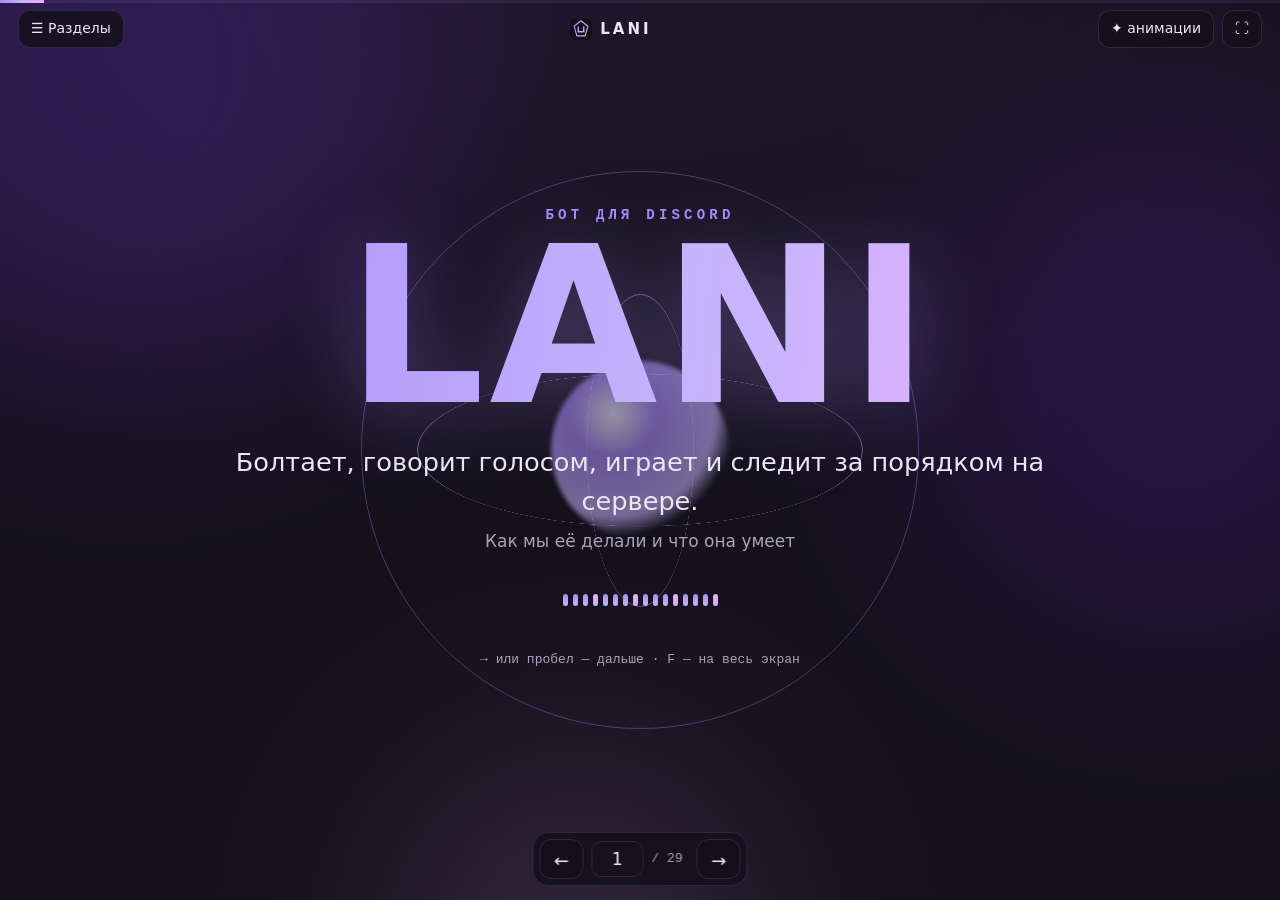
==== commit 0c41b5dd: "Презентация: слайды «Как пользоваться» и «Примеры на каждый день», выравнивание подписей, текст выст" ====
--- a/lani/index.html
+++ b/lani/index.html
@@ -11,7 +11,7 @@
 <link rel="preconnect" href="https://fonts.googleapis.com">
 <link rel="preconnect" href="https://fonts.gstatic.com" crossorigin>
 <link rel="stylesheet" href="https://fonts.googleapis.com/css2?family=Manrope:wght@400;600;700;800&family=JetBrains+Mono:wght@400;600&display=swap">
-<link rel="stylesheet" href="styles.css">
+<link rel="stylesheet" href="styles.css?v=20261024e">
 </head>
 <body>
 <div class="bg" aria-hidden="true"><i class="b1"></i><i class="b2"></i><i class="b3"></i><div class="grid"></div></div>
@@ -54,6 +54,49 @@
     <article class="card a-violet"><b class="ico">🛡</b><h3>Следит за порядком</h3><p>Убирает спам, мат и левые ссылки.</p></article>
     <article class="card a-pink"><b class="ico">⏰</b><h3>Помогает</h3><p>Напоминания, опросы, дни рождения.</p></article>
   </div>
+</section>
+
+<!-- как пользоваться -->
+<section class="slide" data-title="Как пользоваться">
+  <h2>Как <em>пользоваться</em> Лани</h2>
+  <p class="lead narrow">Всё просто — команды учить не нужно, можно писать обычными словами.</p>
+  <div class="cards c4">
+    <article class="card a-cyan"><b class="big">1</b><h3>Позови</h3><p>Начни сообщение со слова «Лани» — или упомяни @Лани, или ответь на её сообщение.</p></article>
+    <article class="card a-violet"><b class="big">2</b><h3>Скажи, что нужно</h3><p>«Лани, включи песню…», «Лани, напомни в 7:30…», «Лани, как решить…».</p></article>
+    <article class="card a-pink"><b class="big">3</b><h3>Или нажми «/»</h3><p>В Discord введи «/» — появится список команд Лани с подсказками.</p></article>
+    <article class="card a-cyan"><b class="big">4</b><h3>Голосом — так же</h3><p>Зайди в звонок и скажи «Лани, зайди в голосовой». Дальше начинай фразу с «Лани…».</p></article>
+  </div>
+  <p class="note">Забыл, что она умеет? Напиши «Лани, что умеешь?» — пришлёт подсказку.</p>
+</section>
+
+<!-- примеры -->
+<section class="slide" data-title="Примеры фраз">
+  <h2>Примеры <em>на каждый день</em></h2>
+  <div class="split2">
+    <div class="glass pad">
+      <h3>💬 В чате</h3>
+      <ul class="ticks">
+        <li>«Лани, привет, как дела?»</li>
+        <li>«Лани, объясни, что такое фотосинтез»</li>
+        <li>«Лани, напомни через 20 минут выключить чайник»</li>
+        <li>«Лани, куда идём? в доту или в кс» — опрос</li>
+        <li>«Лани, запомни, что я люблю доту»</li>
+        <li>«Лани, что я пропустил?» — пересказ чата</li>
+      </ul>
+    </div>
+    <div class="glass pad">
+      <h3>🎧 В звонке</h3>
+      <ul class="ticks">
+        <li>«Лани, включи песню Weezer Buddy Holly»</li>
+        <li>«Лани, пауза» · «скип» · «громкость 50»</li>
+        <li>«Лани, стоп» — замолчит сразу</li>
+        <li>«Лани, громче» · «тише» · «повтори»</li>
+        <li>«Лани, говори медленнее» · «короче»</li>
+        <li>«Лани, выйди» — уйдёт из звонка</li>
+      </ul>
+    </div>
+  </div>
+  <p class="note">Игры: «/игра загадка», «/мафия», «/викторина». Память: «/память». Напоминания: «/напоминания».</p>
 </section>
 
 <!-- 3 -->
@@ -118,7 +161,7 @@
     <div class="stat"><b data-count="95">95</b><span>команд через «/»</span></div>
     <div class="stat"><b data-count="31">31</b><span>файл с кодом</span></div>
     <div class="stat"><b data-count="11600">11 600</b><span>строк кода</span></div>
-    <div class="stat"><b data-count="580">580</b><span>проверок проходят</span></div>
+    <div class="stat"><b data-count="587">587</b><span>проверок проходят</span></div>
   </div>
   <p class="note">Посчитали по коду 24 октября 2026. Сколько людей пользуется — не считали, поэтому не пишем.</p>
 </section>
@@ -407,7 +450,7 @@
   <button class="nav-btn" id="next" type="button" aria-label="Далее">→</button>
 </footer>
 
-<script src="commands.js"></script>
-<script src="app.js"></script>
+<script src="commands.js?v=20261024e"></script>
+<script src="app.js?v=20261024e"></script>
 </body>
 </html>
--- a/lani/styles.css
+++ b/lani/styles.css
@@ -251,3 +251,7 @@
 
 /* кадры для экспорта */
 .export .hud, .export .ctrl, .export .bar { display: none !important; }
+
+/* выравнивание: подзаголовки и подписи — по той же колонке, что и остальной текст слайда */
+.slide > .lead.narrow, .slide > .note { margin-left: auto; margin-right: auto; max-width: 1240px; }
+.slide > .lead.narrow { padding-right: min(30%, 420px); }
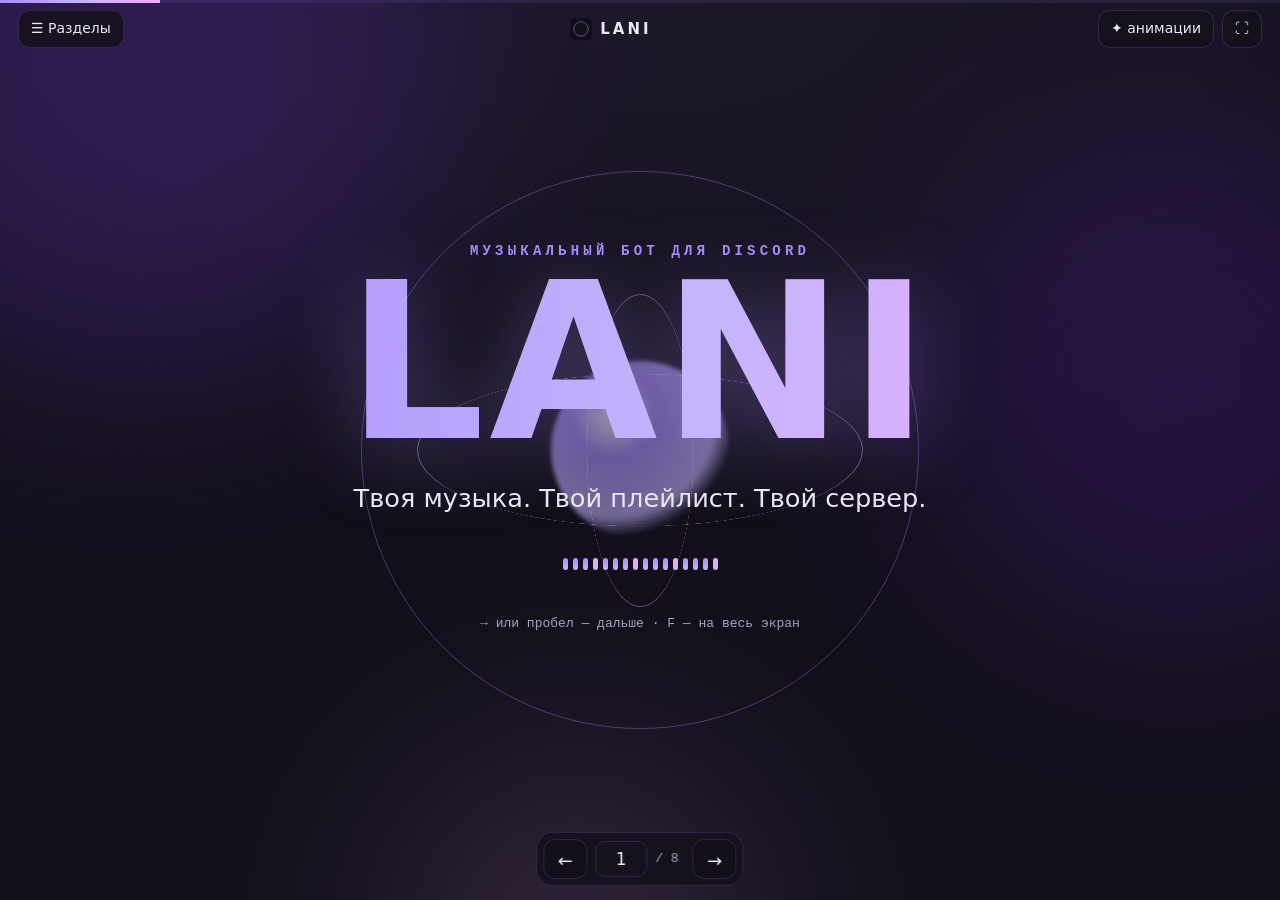
==== commit 3089b29b: "Презентация LANI: музыкальный бот — 8 слайдов, новый логотип, каталог команд плеера и плейлистов Co-" ====
--- a/lani/index.html
+++ b/lani/index.html
@@ -4,14 +4,16 @@
 <meta charset="utf-8">
 <meta name="viewport" content="width=device-width, initial-scale=1, viewport-fit=cover">
 <meta http-equiv="Content-Security-Policy" content="default-src 'self'; script-src 'self'; style-src 'self' 'unsafe-inline' https://fonts.googleapis.com; font-src https://fonts.gstatic.com; img-src 'self' data:; connect-src 'none'; frame-src 'none'; object-src 'none'; base-uri 'self'; form-action 'none'">
-<title>LANI — презентация проекта</title>
-<meta name="description" content="Лани — бот для Discord: болтает, говорит голосом, играет, включает музыку и следит за порядком.">
-<meta name="theme-color" content="#14111C">
+<title>LANI — музыкальный бот для Discord</title>
+<meta name="description" content="Lani — музыкальный бот для Discord: умный поиск треков, плеер с очередью, личные плейлисты и управление через личные сообщения.">
+<meta property="og:title" content="LANI — музыкальный бот для Discord">
+<meta property="og:description" content="Твоя музыка. Твой плейлист. Твой сервер.">
+<meta name="theme-color" content="#120F1A">
 <link rel="icon" href="logo.svg" type="image/svg+xml">
 <link rel="preconnect" href="https://fonts.googleapis.com">
 <link rel="preconnect" href="https://fonts.gstatic.com" crossorigin>
 <link rel="stylesheet" href="https://fonts.googleapis.com/css2?family=Manrope:wght@400;600;700;800&family=JetBrains+Mono:wght@400;600&display=swap">
-<link rel="stylesheet" href="styles.css?v=20261024e">
+<link rel="stylesheet" href="styles.css?v=20261025m">
 </head>
 <body>
 <div class="bg" aria-hidden="true"><i class="b1"></i><i class="b2"></i><i class="b3"></i><div class="grid"></div></div>
@@ -33,410 +35,128 @@
 <section class="slide cover" data-title="Обложка">
   <div class="orb" aria-hidden="true"><i></i><i></i><i></i><span></span></div>
   <div class="cover-text">
-    <p class="kicker">бот для Discord</p>
+    <p class="kicker">музыкальный бот для Discord</p>
     <h1 class="mega">LANI</h1>
-    <p class="lead">Болтает, говорит голосом, играет и следит за порядком на сервере.</p>
-    <p class="sub">Как мы её делали и что она умеет</p>
+    <p class="lead">Твоя музыка. Твой плейлист. Твой сервер.</p>
     <div class="wave" aria-hidden="true"><i></i><i></i><i></i><i></i><i></i><i></i><i></i><i></i><i></i><i></i><i></i><i></i><i></i><i></i><i></i><i></i></div>
     <p class="hint mono">→ или пробел — дальше · F — на весь экран</p>
   </div>
 </section>
 
 <!-- 2 -->
-<section class="slide" data-title="Кто такая Лани">
-  <h2>Кто такая <em>Лани</em></h2>
-  <p class="lead narrow">Бот, который живёт на нашем Discord-сервере. Отвечает, когда её позвали по имени.</p>
-  <div class="cards c3">
-    <article class="card a-cyan"><b class="ico">💬</b><h3>Болтает</h3><p>Напиши «Лани, …» — ответит. Можно спросить что угодно.</p></article>
-    <article class="card a-violet"><b class="ico">🎙</b><h3>Говорит голосом</h3><p>Заходит в звонок и отвечает вслух.</p></article>
-    <article class="card a-pink"><b class="ico">🎮</b><h3>Играет</h3><p>Мафия, викторины, загадки, «правда или действие».</p></article>
-    <article class="card a-cyan"><b class="ico">🎵</b><h3>Включает музыку</h3><p>Голосом или командой, есть плейлисты.</p></article>
-    <article class="card a-violet"><b class="ico">🛡</b><h3>Следит за порядком</h3><p>Убирает спам, мат и левые ссылки.</p></article>
-    <article class="card a-pink"><b class="ico">⏰</b><h3>Помогает</h3><p>Напоминания, опросы, дни рождения.</p></article>
+<section class="slide" data-title="Что такое Lani">
+  <p class="kicker">01 · о боте</p>
+  <h2>Всё для музыки <em>в одном боте</em></h2>
+  <p class="lead narrow">Lani ищет треки, играет их в голосовом канале, ведёт очередь и хранит твои плейлисты.</p>
+  <div class="cards c4">
+    <article class="card a-cyan"><span class="num mono">01</span><h3>Поиск</h3><p>Название, исполнитель, альбом или ссылка.</p></article>
+    <article class="card a-violet"><span class="num mono">02</span><h3>Плеер</h3><p>Играет в голосовом канале сервера.</p></article>
+    <article class="card a-pink"><span class="num mono">03</span><h3>Очередь</h3><p>Порядок, повтор, перемешивание.</p></article>
+    <article class="card a-cyan"><span class="num mono">04</span><h3>Плейлисты</h3><p>Личные коллекции и «Избранное».</p></article>
   </div>
 </section>
 
-<!-- как пользоваться -->
-<section class="slide" data-title="Как пользоваться">
-  <h2>Как <em>пользоваться</em> Лани</h2>
-  <p class="lead narrow">Всё просто — команды учить не нужно, можно писать обычными словами.</p>
-  <div class="cards c4">
-    <article class="card a-cyan"><b class="big">1</b><h3>Позови</h3><p>Начни сообщение со слова «Лани» — или упомяни @Лани, или ответь на её сообщение.</p></article>
-    <article class="card a-violet"><b class="big">2</b><h3>Скажи, что нужно</h3><p>«Лани, включи песню…», «Лани, напомни в 7:30…», «Лани, как решить…».</p></article>
-    <article class="card a-pink"><b class="big">3</b><h3>Или нажми «/»</h3><p>В Discord введи «/» — появится список команд Лани с подсказками.</p></article>
-    <article class="card a-cyan"><b class="big">4</b><h3>Голосом — так же</h3><p>Зайди в звонок и скажи «Лани, зайди в голосовой». Дальше начинай фразу с «Лани…».</p></article>
-  </div>
-  <p class="note">Забыл, что она умеет? Напиши «Лани, что умеешь?» — пришлёт подсказку.</p>
-</section>
-
-<!-- примеры -->
-<section class="slide" data-title="Примеры фраз">
-  <h2>Примеры <em>на каждый день</em></h2>
+<!-- 3 -->
+<section class="slide" data-title="Умный поиск">
+  <p class="kicker">02 · поиск</p>
+  <h2>Находи нужную музыку <em>быстрее</em></h2>
   <div class="split2">
-    <div class="glass pad">
-      <h3>💬 В чате</h3>
-      <ul class="ticks">
-        <li>«Лани, привет, как дела?»</li>
-        <li>«Лани, объясни, что такое фотосинтез»</li>
-        <li>«Лани, напомни через 20 минут выключить чайник»</li>
-        <li>«Лани, куда идём? в доту или в кс» — опрос</li>
-        <li>«Лани, запомни, что я люблю доту»</li>
-        <li>«Лани, что я пропустил?» — пересказ чата</li>
+    <div>
+      <ul class="ticks big">
+        <li>Название, исполнитель, альбом — или ссылка YouTube, YouTube Music, SoundCloud</li>
+        <li>Исправляет опечатки и транслит: «имаджин драгонс биливер» → Imagine Dragons — Believer</li>
+        <li>Сверяет название и длительность со справочником Deezer</li>
+        <li>Оригинал выше каверов, ремиксов, live и slowed — если о них не просили</li>
+        <li>Неясный запрос — покажет варианты, ты выберешь сам</li>
       </ul>
     </div>
-    <div class="glass pad">
-      <h3>🎧 В звонке</h3>
-      <ul class="ticks">
-        <li>«Лани, включи песню Weezer Buddy Holly»</li>
-        <li>«Лани, пауза» · «скип» · «громкость 50»</li>
-        <li>«Лани, стоп» — замолчит сразу</li>
-        <li>«Лани, громче» · «тише» · «повтори»</li>
-        <li>«Лани, говори медленнее» · «короче»</li>
-        <li>«Лани, выйди» — уйдёт из звонка</li>
-      </ul>
+    <div class="glass mock" aria-label="Пример результатов поиска">
+      <p class="mock-q mono">/музыка найти <b>believer</b></p>
+      <ol class="results">
+        <li class="on"><b>Imagine Dragons — Believer</b><span>3:37 · YouTube · ImagineDragons</span></li>
+        <li><b>Imagine Dragons — Believer (Audio)</b><span>3:23 · YouTube</span></li>
+        <li><b>Imagine Dragons — Believer</b><span>3:26 · SoundCloud</span></li>
+      </ol>
+      <div class="btns"><span class="btn primary">Включить</span><span class="btn">В очередь</span><span class="btn">В избранное</span></div>
     </div>
-  </div>
-  <p class="note">Игры: «/игра загадка», «/мафия», «/викторина». Память: «/память». Напоминания: «/напоминания».</p>
-</section>
-
-<!-- 3 -->
-<section class="slide split" data-title="Зачем мы её сделали">
-  <div>
-    <h2>Зачем мы её <em>сделали</em></h2>
-    <p class="lead">Хотелось одного бота, а не десяти: чтобы с ним можно было и поговорить, и поиграть, и музыку включить.</p>
-    <ul class="ticks">
-      <li>в чате и в голосе — одна и та же Лани</li>
-      <li>сама не лезет в разговор — отвечает, когда зовут</li>
-      <li>простые вещи делает сразу, без нейросети</li>
-      <li>наказывать может только по просьбе админа</li>
-    </ul>
-  </div>
-  <div class="quote glass">
-    <p>«Удобный бот, с которым приятно общаться».</p>
-    <span class="tag t-plan">наша идея</span>
   </div>
 </section>
 
 <!-- 4 -->
-<section class="slide" data-title="Команда">
-  <h2>Команда <em>Лани</em></h2>
-  <div class="people">
-    <article class="person glass">
-      <div class="avatar av1" aria-hidden="true"><i></i></div>
-      <h3 class="mono">slonik1a1as</h3>
-      <p>Владелец Лани.</p>
-      <span class="tag t-ok">владелец</span>
-    </article>
-    <article class="person glass">
-      <div class="avatar av2" aria-hidden="true"><i></i></div>
-      <h3 class="mono">nikita_super_mega_pro_ak47</h3>
-      <p>Супер-разработчик и админ Лани.</p>
-      <span class="tag t-ok">разработчик · админ Лани</span>
-    </article>
+<section class="slide" data-title="Музыка на сервере">
+  <p class="kicker">03 · плеер</p>
+  <h2>Музыка <em>без лишней суеты</em></h2>
+  <div class="split2">
+    <div class="glass mock player" aria-label="Пример панели плеера">
+      <p class="np">▶ Сейчас играет</p>
+      <p class="track">Linkin Park — Numb</p>
+      <div class="progress"><i style="--p:42%"></i></div>
+      <p class="mono time">1:19 / 3:07 · громкость 50% · повтор: очередь</p>
+      <div class="btns"><span class="btn">⏯</span><span class="btn">⏭</span><span class="btn">⏹</span><span class="btn">🔁</span><span class="btn">🔀</span><span class="btn">−10</span><span class="btn">+10</span></div>
+    </div>
+    <div class="chipset">
+      <span>играть</span><span>в очередь</span><span>пауза</span><span>продолжить</span><span>скип</span><span>стоп</span>
+      <span>громкость 0–150</span><span>перемотка</span><span>повтор трека</span><span>повтор очереди</span><span>перемешать</span>
+      <span>убрать из очереди</span><span>переставить</span><span>очистить</span><span>что играет</span>
+      <p class="note">Недоступный трек пропускается с объяснением. Если лучшая загрузка не открылась — Lani пробует другую загрузку той же песни.</p>
+    </div>
   </div>
 </section>
 
 <!-- 5 -->
-<section class="slide" data-title="Как она устроена">
-  <h2>Как она <em>устроена</em></h2>
-  <p class="lead narrow">Нажми на любой блок — расскажу, что это.</p>
-  <div class="arch" id="arch">
-    <button class="node n-discord" data-info="Discord — тут живут наши сообщения, кнопки и звонки. Лани отвечает, только когда её позвали: «Лани, …», @Лани или ответ на её сообщение.">Discord</button>
-    <button class="node n-server" data-info="Сервер в интернете — работает всегда, даже ночью. Отвечает в чате, ведёт игры, включает музыку, следит за порядком.">Сервер</button>
-    <button class="node n-pc" data-info="Компьютер владельца — на нём работает голос: Лани слышит, что ей сказали в звонке, и отвечает вслух. Выключен компьютер — голоса нет, чат работает.">Компьютер (голос)</button>
-    <button class="node n-db" data-info="База данных — общая память: настройки сервера, напоминания, плейлисты и то, что попросили запомнить.">База данных</button>
-    <button class="node n-ai" data-info="Нейросеть DeepSeek придумывает ответы на сложные вопросы. Если она не отвечает — подстраховывает Gemini.">Нейросеть</button>
-    <button class="node n-watch" data-info="Сторож — раз в полчаса проверяет, жива ли Лани, и пишет владельцу в Telegram, если что-то сломалось.">Сторож</button>
-    <svg class="links" viewBox="0 0 100 60" preserveAspectRatio="none" aria-hidden="true">
-      <path d="M50 10 L25 30"/><path d="M50 10 L75 30"/><path d="M25 30 L50 50"/><path d="M75 30 L50 50"/><path d="M25 30 L10 52"/><path d="M75 30 L90 52"/>
-    </svg>
+<section class="slide" data-title="Личные плейлисты">
+  <p class="kicker">04 · коллекции</p>
+  <h2>Собирай <em>свою музыку</em></h2>
+  <p class="lead narrow">Плейлисты привязаны к твоему Discord-аккаунту и видны только тебе.</p>
+  <div class="cards c3">
+    <article class="card a-cyan"><h3>Плейлисты</h3><p>Создать, добавить, убрать, переставить, переименовать, удалить с подтверждением.</p></article>
+    <article class="card a-violet"><h3>Избранное</h3><p>Одна кнопка под треком. Плюс список недавно добавленного.</p></article>
+    <article class="card a-pink"><h3>История</h3><p>Что ты слушал. Можно выключить — история сразу очистится.</p></article>
+    <article class="card a-cyan"><h3>Импорт</h3><p>Из ссылки на плейлист YouTube или SoundCloud.</p></article>
+    <article class="card a-violet"><h3>Экспорт</h3><p>Список треков текстовым файлом.</p></article>
+    <article class="card a-pink"><h3>Без дублей</h3><p>Повтор не добавится. Пропавший трек помечается, а не удаляется молча.</p></article>
   </div>
-  <p class="info glass" id="arch-info" aria-live="polite">Выбери блок.</p>
 </section>
 
 <!-- 6 -->
-<section class="slide" data-title="Немного цифр">
-  <h2>Немного <em>цифр</em></h2>
-  <div class="stats">
-    <div class="stat"><b data-count="95">95</b><span>команд через «/»</span></div>
-    <div class="stat"><b data-count="31">31</b><span>файл с кодом</span></div>
-    <div class="stat"><b data-count="11600">11 600</b><span>строк кода</span></div>
-    <div class="stat"><b data-count="587">587</b><span>проверок проходят</span></div>
+<section class="slide" data-title="Управление через ЛС">
+  <p class="kicker">05 · личные сообщения</p>
+  <h2>Твоя библиотека <em>всегда под рукой</em></h2>
+  <div class="split2">
+    <div class="glass mock dm" aria-label="Пример переписки с Lani">
+      <p class="me">Кино — Группа крови</p>
+      <p class="bot">Результаты по «Кино — Группа крови»:<br><b>1.</b> Кино — Группа крови · 4:44 · SoundCloud<br><b>2.</b> Кино — Группа крови · 4:45 · YouTube</p>
+      <div class="btns"><span class="btn primary">Включить</span><span class="btn">В избранное</span><span class="btn">В плейлист…</span></div>
+      <p class="bot small">Сохранено в «Избранное»: Кино — Группа крови</p>
+    </div>
+    <ul class="ticks big">
+      <li>Пиши в ЛС просто «исполнитель — песня» — это поиск</li>
+      <li>Сохраняй в «Избранное» и плейлисты, не засоряя общий чат</li>
+      <li>«Включить» — трек играет на сервере, где ты сейчас в голосовом канале</li>
+      <li>В голосовом на нескольких серверах — Lani спросит, где включить</li>
+      <li>Все команды /плейлист работают и в ЛС</li>
+    </ul>
   </div>
-  <p class="note">Посчитали по коду 24 октября 2026. Сколько людей пользуется — не считали, поэтому не пишем.</p>
 </section>
 
 <!-- 7 -->
-<section class="slide" data-title="Команды">
-  <h2>Что можно <em>попросить</em></h2>
-  <p class="lead narrow">95 команд через «/» и ещё фразы, которые Лани понимает просто так — в чате и голосом.</p>
-  <div class="catgrid" id="catgrid"></div>
-  <p class="note">Нажми на группу — откроется список.</p>
-</section>
-
-<!-- 8 -->
-<section class="slide catalog-slide" data-title="Все команды">
+<section class="slide catalog-slide" data-title="Простой интерфейс">
   <div class="cat-head">
-    <h2>Все команды</h2>
-    <label class="search"><span class="sr">Поиск команды</span><input id="q" type="search" placeholder="найти: игра, музыка, опрос…" autocomplete="off"></label>
+    <div><p class="kicker">06 · интерфейс</p><h2>Ничего лишнего. <em>Только музыка</em></h2></div>
+    <label class="search"><span class="sr">Поиск команды</span><input id="q" type="search" placeholder="найти: очередь, плейлист…" autocomplete="off"></label>
   </div>
   <div class="chips" id="chips" role="group" aria-label="Группы"></div>
   <p class="count mono" id="count" aria-live="polite"></p>
   <div class="catalog" id="catalog" tabindex="0" aria-label="Список команд"></div>
 </section>
 
-<!-- 9 -->
-<section class="slide" data-title="Голос">
-  <h2>Как Лани <em>говорит</em></h2>
-  <div class="pipe" id="pipe">
-    <div class="step"><b>Звонок</b><span>ты говоришь</span></div>
-    <div class="step"><b>Слышит имя</b><span>«Лани…»</span></div>
-    <div class="step"><b>Разбирает</b><span>что сказали</span></div>
-    <div class="step"><b>Решает</b><span>команда или вопрос</span></div>
-    <div class="step"><b>Думает</b><span>если нужен ответ</span></div>
-    <div class="step"><b>Озвучивает</b><span>по кусочкам</span></div>
-    <div class="step"><b>Отвечает</b><span>вслух в звонке</span></div>
-  </div>
-  <div class="cards c3 tight">
-    <article class="card a-cyan"><h3>«Лани, стоп»</h3><p>Сразу замолкает. Может сказать любой из звонка.</p></article>
-    <article class="card a-violet"><h3>Не ждёт до конца</h3><p>Начинает говорить, пока ещё дописывает ответ.</p></article>
-    <article class="card a-pink"><h3>Есть запасной голос</h3><p>Если основной не работает — говорит другим.</p></article>
-  </div>
-</section>
-
-<!-- 10 -->
-<section class="slide split" data-title="Как она отвечает">
-  <div>
-    <h2>Как она <em>отвечает</em></h2>
-    <p class="lead">Если можно ответить сразу — отвечает сама. Если нужно подумать — спрашивает нейросеть.</p>
-  </div>
-  <div class="route">
-    <div class="r-in glass">«Лани, …»</div>
-    <div class="r-split">
-      <div class="r-box local"><h3>Сразу, сама</h3><p>привет, спасибо, что умеешь · кубик, монетка, сколько времени · стоп, выйди, громче · музыка · мини-игры · напоминания</p></div>
-      <div class="r-box ai"><h3>Через нейросеть</h3><p>вопросы и разговоры, «что я пропустил», перевод, модерация по просьбе админа</p></div>
-    </div>
-  </div>
-</section>
-
-<!-- 11 -->
-<section class="slide" data-title="Нейросеть">
-  <h2>Нейросеть <em>без сюрпризов</em></h2>
-  <div class="cards c4">
-    <article class="card a-cyan"><b class="big">30 с</b><h3>ждёт максимум</h3><p>Если ответа нет — не зависает, а пробует запасной вариант.</p></article>
-    <article class="card a-violet"><b class="big">4</b><h3>вопроса разом</h3><p>Остальные ждут очередь — так ничего не ломается.</p></article>
-    <article class="card a-pink"><b class="big">2 мин</b><h3>передышка</h3><p>Если нейросеть сбоит три раза подряд — 2 минуты отвечает запасная.</p></article>
-    <article class="card a-cyan"><b class="big">0</b><h3>паролей в отчётах</h3><p>Считаем только цифры, переписки и ключи никуда не пишем.</p></article>
-  </div>
-</section>
-
-<!-- 12 -->
-<section class="slide split" data-title="Когда она слушает">
-  <div>
-    <h2>Когда она <em>слушает</em></h2>
-    <p class="lead">Лани не встревает в чужие разговоры.</p>
-  </div>
-  <div class="cards c1">
-    <article class="card a-cyan"><h3>✅ Отвечает</h3><p>«Лани, …», «Привет, Лани!», @Лани или ответ на её сообщение. В звонке — когда фраза начинается с её имени.</p></article>
-    <article class="card a-pink"><h3>🤫 Молчит</h3><p>Когда о ней просто говорят («Лани вчера смешно ответила») и в чужих разговорах.</p></article>
-  </div>
-</section>
-
-<!-- 13 -->
-<section class="slide" data-title="Характер">
-  <h2>Характер: <em>просто приятная</em></h2>
-  <div class="split2">
-    <div class="glass pad">
-      <h3>Какая она</h3>
-      <div class="moods"><span>дружелюбная</span><span>спокойная</span><span>по делу</span><span>шутит к месту</span></div>
-      <p>Не ревнует, не обижается и не устраивает сцен. Сначала отвечает на вопрос, а потом уже шутит. В чате и в голосе одинаковая.</p>
-    </div>
-    <div class="glass pad">
-      <h3>Тон можно поменять</h3>
-      <div class="moods alt"><span>обычный</span><span>спокойный</span><span>весёлый</span><span>серьёзный</span><span>игривый</span><span>ночной</span></div>
-      <p>«Лани, спокойный режим», «Лани, короче», «говори медленнее», «без шуток».</p>
-    </div>
-  </div>
-</section>
-
-<!-- 14 -->
-<section class="slide split" data-title="Память">
-  <div>
-    <h2>Что она <em>помнит</em></h2>
-    <p class="lead">Только то, что попросили: «Лани, запомни, что я люблю доту».</p>
-  </div>
-  <ul class="ticks big">
-    <li><b>/память</b> — посмотреть, что она помнит, и удалить</li>
-    <li>можно попросить вообще ничего не запоминать</li>
-    <li>пароли и номера карт не запоминает никогда</li>
-    <li>старые записи (больше года) не использует</li>
-  </ul>
-</section>
-
-<!-- 15 -->
-<section class="slide" data-title="Игры">
-  <h2>Во что можно <em>поиграть</em></h2>
-  <div class="games">
-    <div class="game g1"><b>🕵️ Мафия</b><span>Лани ведущая: ночи, голосования, роли приходят в личку</span><em class="tag t-ai">с нейросетью</em></div>
-    <div class="game g2"><b>❓ Викторина</b><span>на любую тему, есть общий рейтинг</span><em class="tag t-ai">с нейросетью</em></div>
-    <div class="game g3"><b>🧩 Загадки и вопросы</b><span>кто первым ответит — тому очко</span><em class="tag t-ok">мгновенно</em></div>
-    <div class="game g4"><b>🔢 Угадай число</b><span>Лани подсказывает: больше или меньше</span><em class="tag t-ok">мгновенно</em></div>
-    <div class="game g5"><b>✊ Камень, ножницы, бумага</b><span>и «кто первым нажмёт»</span><em class="tag t-ok">мгновенно</em></div>
-    <div class="game g6"><b>🎲 Кубик, монетка, шар</b><span>и «правда или действие»</span><em class="tag t-ok">мгновенно</em></div>
-  </div>
-  <p class="note">Схитрить не выйдет: перечислить все слова подряд не прокатит, и за одну загадку дважды очко не дают.</p>
-</section>
-
-<!-- 16 -->
-<section class="slide" data-title="Для всех участников">
-  <h2>Что может <em>каждый</em></h2>
-  <div class="cards c3">
-    <article class="card a-cyan"><h3>🎧 В звонке</h3><p>«Лани, выйди», «стоп», «громче», «тише», «повтори» — любой, кто в звонке.</p></article>
-    <article class="card a-violet"><h3>📊 Опросы и сборы</h3><p>«Лани, куда идём? в доту или в кс», /опрос, /го — раз в 5 минут.</p></article>
-    <article class="card a-pink"><h3>⏰ Напоминания</h3><p>«Лани, напомни через 20 минут…» или /напомнить.</p></article>
-    <article class="card a-cyan"><h3>🎵 Музыка</h3><p>«Лани, включи песню…», пауза, скип, своя громкость.</p></article>
-    <article class="card a-violet"><h3>🎮 Игры</h3><p>Все игры и мини-игры открыты для всех.</p></article>
-    <article class="card a-pink"><h3>🎛 Удобство</h3><p>«Лани, короче», «говори медленнее», «что случилось?».</p></article>
-  </div>
-</section>
-
-<!-- 17 -->
-<section class="slide" data-title="Порядок на сервере">
-  <h2>Порядок на <em>сервере</em></h2>
-  <div class="cards c3">
-    <article class="card a-violet"><h3>🛡 Автозащита</h3><p>Спам, флуд, мат, левые ссылки, капс, массовые пинги, набеги ботов.</p></article>
-    <article class="card a-cyan"><h3>📜 Правила</h3><p>Сама находит канал с правилами и предлагает настройки — админ подтверждает.</p></article>
-    <article class="card a-pink"><h3>📈 По нарастающей</h3><p>Сначала предупреждение, потом мут подольше. Всё записывается в журнал.</p></article>
-  </div>
-  <p class="note">Если обычный участник просит забанить кого-то — Лани вежливо откажет и предложит написать админам.</p>
-</section>
-
-<!-- 18 -->
-<section class="slide split" data-title="Кто что может">
-  <div>
-    <h2>Кто что <em>может</em></h2>
-    <p class="lead">Права Лани проверяет по настоящим правам в Discord, а не по словам «я админ».</p>
-    <p class="note">Лани не может больше, чем ей разрешили в Discord.</p>
-  </div>
-  <ol class="ladder">
-    <li class="l7"><b>Владелец Лани</b><span>всё</span></li>
-    <li class="l6"><b>Админ Лани</b><span>на всех серверах</span></li>
-    <li class="l5"><b>Хозяин сервера</b><span>его сервер</span></li>
-    <li class="l4"><b>Админ</b><span>настройки, наказания</span></li>
-    <li class="l3"><b>Модератор</b><span>мут, очистка чата</span></li>
-    <li class="l2"><b>VIP</b><span>без лимита вопросов</span></li>
-    <li class="l1"><b>Участник</b><span>общение, игры, музыка, опросы</span></li>
-  </ol>
-</section>
-
-<!-- 19 -->
-<section class="slide" data-title="Если что-то сломалось">
-  <h2>Если что-то <em>сломалось</em></h2>
-  <div class="cards c3">
-    <article class="card a-cyan"><h3>Проверяет себя</h3><p>Каждые 5 минут смотрит, всё ли в порядке.</p></article>
-    <article class="card a-violet"><h3>Чинится сама</h3><p>Упавшую часть перезапускает, но без бесконечных попыток.</p></article>
-    <article class="card a-pink"><h3>Пишет владельцу</h3><p>Если проблема повторяется — сообщает в личку.</p></article>
-    <article class="card a-cyan"><h3>Возвращается в звонок</h3><p>Если её выкинуло — заходит снова, с паузами.</p></article>
-    <article class="card a-violet"><h3>«Лани, что случилось?»</h3><p>Расскажет, всё ли с ней в порядке.</p></article>
-    <article class="card a-pink"><h3>Сторож</h3><p>Отдельно следит за Лани и пишет в Telegram, если она упала.</p></article>
-  </div>
-</section>
-
-<!-- 20 -->
-<section class="slide split" data-title="Скорость">
-  <div>
-    <h2>Как быстро <em>отвечает</em></h2>
-    <p class="lead">Дольше всего — пока нейросеть придумывает первое слово.</p>
-  </div>
-  <div class="glass pad">
-    <h3>Замерили 23 октября</h3>
-    <div class="meter"><span>первое слово ответа сейчас</span><b>0,75–0,94 с</b><i style="--w:45%"></i></div>
-    <div class="meter dim"><span>как было раньше</span><b>1,05–1,83 с</b><i style="--w:90%"></i></div>
-    <p class="note">Это время в голосе, пока нейросеть начинает отвечать. Общее время копится в отчёте владельца.</p>
-  </div>
-</section>
-
-<!-- 21 -->
-<section class="slide split" data-title="Безопасность">
-  <div>
-    <h2>Безопасность</h2>
-    <p class="lead">Пароли и ключи не видит никто — даже владелец.</p>
-  </div>
-  <ul class="ticks big">
-    <li>ключи хранятся отдельно от кода</li>
-    <li>на «дай свой айпи» Лани просто откажет</li>
-    <li>ник или название роли не заставят её что-то сделать</li>
-    <li>наказания можно сначала проверить «понарошку»</li>
-    <li>важные изменения записываются в журнал</li>
-  </ul>
-</section>
-
-<!-- 22 -->
-<section class="slide" data-title="Работает всегда">
-  <h2>Работает <em>всегда?</em></h2>
-  <div class="split2">
-    <div class="glass pad"><h3>Да <span class="tag t-ok">24/7</span></h3><p>Чат, игры, музыка, защита, напоминания — работают на сервере круглосуточно.</p></div>
-    <div class="glass pad"><h3>Пока нет <span class="tag t-part">с компьютером</span></h3><p>Голос в звонке работает, когда включён компьютер владельца. Бесплатному серверу не хватает памяти, чтобы разбирать речь.</p></div>
-  </div>
-  <p class="note">Можно перенести голос на бесплатный облачный компьютер — инструкция уже готова.</p>
-</section>
-
-<!-- 23 -->
-<section class="slide" data-title="Что готово">
-  <h2>Что уже <em>готово</em></h2>
-  <div class="status">
-    <div><span>Общение в чате</span><em class="tag t-ok">работает</em></div>
-    <div><span>Голос в звонке</span><em class="tag t-part">когда включён ПК</em></div>
-    <div><span>Музыка и плейлисты</span><em class="tag t-ok">работает</em></div>
-    <div><span>Игры и мини-игры</span><em class="tag t-ok">работает</em></div>
-    <div><span>Защита сервера и права</span><em class="tag t-ok">работает</em></div>
-    <div><span>Память, напоминания</span><em class="tag t-ok">работает</em></div>
-    <div><span>Новый спокойный характер</span><em class="tag t-check">проверяем в Discord</em></div>
-    <div><span>Команды в звонке для всех</span><em class="tag t-check">проверяем в Discord</em></div>
-    <div><span>Отчёты для владельца</span><em class="tag t-ok">работает</em></div>
-  </div>
-</section>
-
-<!-- 24 -->
-<section class="slide" data-title="Над чем работаем">
-  <h2>Над чем <em>работаем</em></h2>
-  <div class="cards c3">
-    <article class="card a-cyan"><h3>Быстрее голос</h3><p>Смотрим, где теряется время, и ускоряем.</p></article>
-    <article class="card a-violet"><h3>Голос без компьютера</h3><p>Переносим на облачный компьютер.</p></article>
-    <article class="card a-pink"><h3>Проверка вживую</h3><p>Тестируем новые функции на сервере.</p></article>
-  </div>
-</section>
-
-<!-- 25 -->
-<section class="slide" data-title="Планы">
-  <h2>Что <em>дальше</em></h2>
-  <ol class="road">
-    <li class="done"><b>Основа</b><span>чат, игры, музыка</span></li>
-    <li class="done"><b>Порядок</b><span>защита и права</span></li>
-    <li class="done"><b>Надёжность</b><span>проверки и сторож</span></li>
-    <li class="now"><b>Голос</b><span>быстрее и без ПК</span></li>
-    <li><b>Идеи</b><span>звуки, события, удобные настройки</span></li>
-  </ol>
-  <p class="note">Без сроков: делаем по шагам.</p>
-</section>
-
-<!-- 26 -->
-<section class="slide" data-title="Что было сложно">
-  <h2>Что было <em>сложно</em></h2>
-  <div class="cards c3">
-    <article class="card a-pink"><h3>Разобрать речь</h3><p>Микрофоны разные и шумят — поэтому Лани слушает в два прохода.</p></article>
-    <article class="card a-violet"><h3>Две части</h3><p>Сервер и компьютер должны не мешать друг другу.</p></article>
-    <article class="card a-cyan"><h3>Права Discord</h3><p>Лани не может больше, чем ей разрешил сервер.</p></article>
-  </div>
-</section>
-
-<!-- 27 -->
-<section class="slide cover final" data-title="Итог">
+<!-- 8 -->
+<section class="slide cover final" data-title="Финал">
   <div class="orb small" aria-hidden="true"><i></i><i></i><i></i><span></span></div>
   <div class="cover-text">
     <h2 class="mega">LANI</h2>
-    <p class="lead">Удобный бот, с которым приятно общаться, играть и слушать музыку.</p>
-    <p class="sub">Делаем. Проверяем. Улучшаем.</p>
+    <p class="lead">Включай музыку. Собирай плейлисты. Наслаждайся.</p>
+    <p class="sub mono">/музыка играть · /плейлист · /избранное</p>
     <div class="wave" aria-hidden="true"><i></i><i></i><i></i><i></i><i></i><i></i><i></i><i></i><i></i><i></i><i></i><i></i><i></i><i></i><i></i><i></i></div>
   </div>
 </section>
@@ -450,7 +170,7 @@
   <button class="nav-btn" id="next" type="button" aria-label="Далее">→</button>
 </footer>
 
-<script src="commands.js?v=20261024e"></script>
-<script src="app.js?v=20261024e"></script>
+<script src="commands.js?v=20261025m"></script>
+<script src="app.js?v=20261025m"></script>
 </body>
 </html>
--- a/lani/styles.css
+++ b/lani/styles.css
@@ -1,6 +1,6 @@
-/* LANI — презентация: тёмная тема, мягкий фиолетовый */
+/* LANI — презентация музыкального бота: тёмная тема, фиолетовые и лавандовые акценты */
 :root {
-  --bg: #14111C; --bg2: #1D1829; --cyan: #A78BFA; --violet: #C4B5FD; --pink: #F0ABFC;
+  --bg: #120F1A; --bg2: #1D1829; --cyan: #A78BFA; --violet: #C4B5FD; --pink: #F0ABFC;
   --text: #ECE8F5; --muted: #A9A2BC; --line: rgba(167, 139, 250, .18); --glass: rgba(33, 27, 48, .72);
   --head: "Manrope", "Segoe UI", system-ui, sans-serif; --body: "Manrope", "Segoe UI", system-ui, sans-serif;
   --mono: "JetBrains Mono", Consolas, monospace;
@@ -253,5 +253,31 @@
 .export .hud, .export .ctrl, .export .bar { display: none !important; }
 
 /* выравнивание: подзаголовки и подписи — по той же колонке, что и остальной текст слайда */
-.slide > .lead.narrow, .slide > .note { margin-left: auto; margin-right: auto; max-width: 1240px; }
+.slide > .lead.narrow, .slide > .note, .slide > .kicker { margin-left: auto; margin-right: auto; max-width: 1240px; }
 .slide > .lead.narrow { padding-right: min(30%, 420px); }
+
+/* музыкальные макеты */
+.num { display: block; margin-bottom: 14px; font-size: 13px; color: var(--cyan); letter-spacing: .12em; }
+.mock { padding: 22px; border-radius: 22px; }
+.mock-q { margin: 0 0 14px; font-size: 14px; color: var(--muted); } .mock-q b { color: var(--text); }
+.results { list-style: none; margin: 0 0 16px; padding: 0; display: flex; flex-direction: column; gap: 8px; counter-reset: r; }
+.results li { counter-increment: r; display: grid; grid-template-columns: 26px 1fr; padding: 10px 12px; border-radius: 12px; border: 1px solid var(--line); }
+.results li::before { content: counter(r); grid-row: span 2; color: var(--cyan); font-family: var(--mono); }
+.results li.on { border-color: var(--cyan); background: rgba(167, 139, 250, .1); }
+.results b { font-weight: 600; } .results span { font-size: 13px; color: var(--muted); }
+.btns { display: flex; flex-wrap: wrap; gap: 8px; }
+.btn { padding: 7px 14px; border-radius: 10px; border: 1px solid var(--line); background: rgba(167, 139, 250, .06); font-size: 14px; }
+.btn.primary { background: var(--cyan); color: #120F1A; border-color: var(--cyan); font-weight: 700; }
+.player .np { margin: 0; font: 600 13px var(--mono); color: var(--cyan); letter-spacing: .08em; text-transform: uppercase; }
+.player .track { margin: 8px 0 16px; font: 700 clamp(22px, 2.4vw, 32px)/1.2 var(--head); }
+.progress { height: 6px; border-radius: 3px; background: rgba(167, 139, 250, .15); overflow: hidden; }
+.progress i { display: block; height: 100%; width: var(--p); background: linear-gradient(90deg, var(--cyan), var(--violet)); }
+.player .time { margin: 10px 0 16px; font-size: 13px; color: var(--muted); }
+.chipset { display: flex; flex-wrap: wrap; gap: 8px; align-content: flex-start; }
+.chipset span { padding: 8px 14px; border-radius: 999px; border: 1px solid var(--line); background: var(--glass); font-size: 15px; }
+.chipset .note { flex-basis: 100%; }
+.dm p { margin: 0 0 10px; padding: 10px 14px; border-radius: 14px; max-width: 92%; font-size: 15px; }
+.dm .me { margin-left: auto; background: rgba(167, 139, 250, .18); width: fit-content; }
+.dm .bot { background: rgba(255, 255, 255, .04); border: 1px solid var(--line); }
+.dm .bot.small { font-size: 13px; color: var(--muted); margin-top: 10px; }
+.dm .btns { margin-bottom: 4px; }
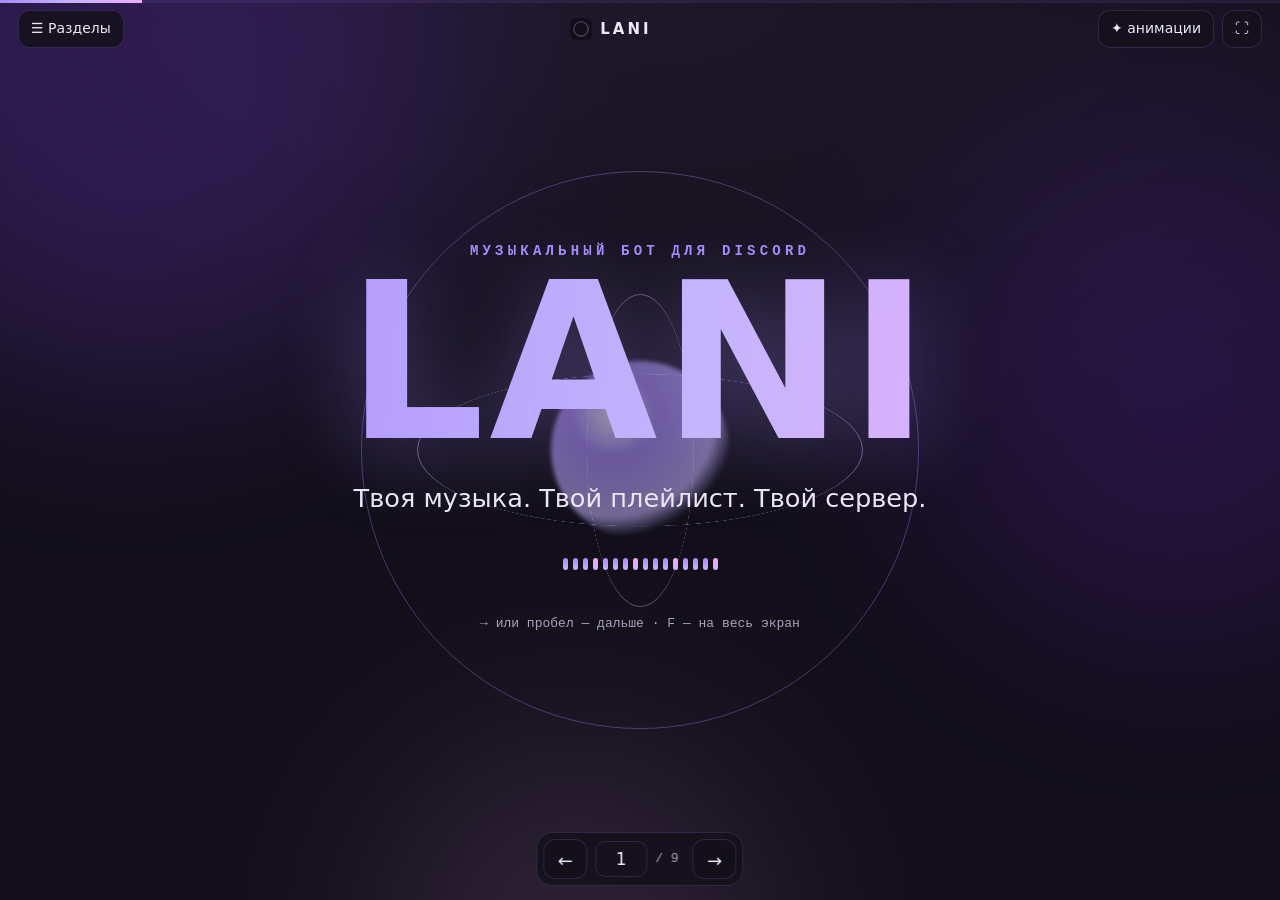
==== commit 3ac0ae0f: "Презентация LANI: 9 слайдов — веб-панель, модерация по серверам, безопасность и 2FA; PDF и PPTX Co-A" ====
--- a/lani/index.html
+++ b/lani/index.html
@@ -5,7 +5,7 @@
 <meta name="viewport" content="width=device-width, initial-scale=1, viewport-fit=cover">
 <meta http-equiv="Content-Security-Policy" content="default-src 'self'; script-src 'self'; style-src 'self' 'unsafe-inline' https://fonts.googleapis.com; font-src https://fonts.gstatic.com; img-src 'self' data:; connect-src 'none'; frame-src 'none'; object-src 'none'; base-uri 'self'; form-action 'none'">
 <title>LANI — музыкальный бот для Discord</title>
-<meta name="description" content="Lani — музыкальный бот для Discord: умный поиск треков, плеер с очередью, личные плейлисты и управление через личные сообщения.">
+<meta name="description" content="Lani — музыкальный бот для Discord: умный поиск, плеер с очередью, личные плейлисты, веб-панель с модерацией по серверам и защищённым входом.">
 <meta property="og:title" content="LANI — музыкальный бот для Discord">
 <meta property="og:description" content="Твоя музыка. Твой плейлист. Твой сервер.">
 <meta name="theme-color" content="#120F1A">
@@ -13,7 +13,7 @@
 <link rel="preconnect" href="https://fonts.googleapis.com">
 <link rel="preconnect" href="https://fonts.gstatic.com" crossorigin>
 <link rel="stylesheet" href="https://fonts.googleapis.com/css2?family=Manrope:wght@400;600;700;800&family=JetBrains+Mono:wght@400;600&display=swap">
-<link rel="stylesheet" href="styles.css?v=20261025m">
+<link rel="stylesheet" href="styles.css?v=20261025p">
 </head>
 <body>
 <div class="bg" aria-hidden="true"><i class="b1"></i><i class="b2"></i><i class="b3"></i><div class="grid"></div></div>
@@ -44,9 +44,9 @@
 </section>
 
 <!-- 2 -->
-<section class="slide" data-title="Что такое Lani">
+<section class="slide" data-title="Музыка без лишних действий">
   <p class="kicker">01 · о боте</p>
-  <h2>Всё для музыки <em>в одном боте</em></h2>
+  <h2>Музыка <em>без лишних действий</em></h2>
   <p class="lead narrow">Lani ищет треки, играет их в голосовом канале, ведёт очередь и хранит твои плейлисты.</p>
   <div class="cards c4">
     <article class="card a-cyan"><span class="num mono">01</span><h3>Поиск</h3><p>Название, исполнитель, альбом или ссылка.</p></article>
@@ -114,49 +114,66 @@
     <article class="card a-pink"><h3>История</h3><p>Что ты слушал. Можно выключить — история сразу очистится.</p></article>
     <article class="card a-cyan"><h3>Импорт</h3><p>Из ссылки на плейлист YouTube или SoundCloud.</p></article>
     <article class="card a-violet"><h3>Экспорт</h3><p>Список треков текстовым файлом.</p></article>
-    <article class="card a-pink"><h3>Без дублей</h3><p>Повтор не добавится. Пропавший трек помечается, а не удаляется молча.</p></article>
+    <article class="card a-pink"><h3>Через ЛС</h3><p>Напиши Lani «исполнитель — песня»: найдёт, сохранит или включит на сервере, где ты в голосовом.</p></article>
   </div>
 </section>
 
 <!-- 6 -->
-<section class="slide" data-title="Управление через ЛС">
-  <p class="kicker">05 · личные сообщения</p>
-  <h2>Твоя библиотека <em>всегда под рукой</em></h2>
+<section class="slide" data-title="Веб-панель">
+  <p class="kicker">05 · веб-панель</p>
+  <h2>Настройки бота <em>в одном месте</em></h2>
   <div class="split2">
-    <div class="glass mock dm" aria-label="Пример переписки с Lani">
-      <p class="me">Кино — Группа крови</p>
-      <p class="bot">Результаты по «Кино — Группа крови»:<br><b>1.</b> Кино — Группа крови · 4:44 · SoundCloud<br><b>2.</b> Кино — Группа крови · 4:45 · YouTube</p>
-      <div class="btns"><span class="btn primary">Включить</span><span class="btn">В избранное</span><span class="btn">В плейлист…</span></div>
-      <p class="bot small">Сохранено в «Избранное»: Кино — Группа крови</p>
+    <div class="glass mock" aria-label="Пример страницы «Мои серверы»">
+      <p class="mock-q mono">/lani/servers</p>
+      <ol class="results plain">
+        <li class="on"><b>Мой сервер</b><span>Lani установлена · вы владелец · Настроить</span></li>
+        <li><b>Дота-тусовка</b><span>Lani установлена · вы администратор · Настроить</span></li>
+        <li><b>Учёба</b><span>Lani не установлена · Добавить Lani на сервер</span></li>
+      </ol>
+      <div class="btns"><span class="btn">Обзор</span><span class="btn primary">Модерация</span><span class="btn">Общение</span><span class="btn">Музыка</span><span class="btn">Роли</span><span class="btn">Журналы</span></div>
     </div>
     <ul class="ticks big">
-      <li>Пиши в ЛС просто «исполнитель — песня» — это поиск</li>
-      <li>Сохраняй в «Избранное» и плейлисты, не засоряя общий чат</li>
-      <li>«Включить» — трек играет на сервере, где ты сейчас в голосовом канале</li>
-      <li>В голосовом на нескольких серверах — Lani спросит, где включить</li>
-      <li>Все команды /плейлист работают и в ЛС</li>
+      <li>Видны только серверы, где ты владелец или администратор</li>
+      <li>Права проверяются в Discord при каждом сохранении</li>
+      <li>Настройки сервера A никогда не попадают на сервер B</li>
+      <li>Плейлисты — тоже в панели; в ЛС Lani — кнопки «Открыть панель» и «Выбрать сервер»</li>
     </ul>
   </div>
 </section>
 
 <!-- 7 -->
-<section class="slide catalog-slide" data-title="Простой интерфейс">
-  <div class="cat-head">
-    <div><p class="kicker">06 · интерфейс</p><h2>Ничего лишнего. <em>Только музыка</em></h2></div>
-    <label class="search"><span class="sr">Поиск команды</span><input id="q" type="search" placeholder="найти: очередь, плейлист…" autocomplete="off"></label>
+<section class="slide" data-title="Модерация">
+  <p class="kicker">06 · модерация</p>
+  <h2>Правила <em>каждого сервера</em></h2>
+  <div class="cards c3">
+    <article class="card a-cyan"><h3>Слова и фразы</h3><p>Целиком, как слово или как вхождение. Регистр, пробелы, точки и латинские двойники букв не спасут.</p></article>
+    <article class="card a-violet"><h3>Действия</h3><p>Удалить, предупредить, записать в журнал, тайм-аут — можно сразу несколько.</p></article>
+    <article class="card a-pink"><h3>Исключения</h3><p>Каналы, роли, участники. Модераторы не проверяются.</p></article>
+    <article class="card a-cyan"><h3>Антиспам</h3><p>Повторы, лишние упоминания, чужие приглашения. По умолчанию выключен.</p></article>
+    <article class="card a-violet"><h3>Проверка</h3><p>Правило можно проверить на примере текста до сохранения.</p></article>
+    <article class="card a-pink"><h3>Журналы</h3><p>Срабатывания и все изменения в панели — кто и когда.</p></article>
   </div>
-  <div class="chips" id="chips" role="group" aria-label="Группы"></div>
-  <p class="count mono" id="count" aria-live="polite"></p>
-  <div class="catalog" id="catalog" tabindex="0" aria-label="Список команд"></div>
 </section>
 
 <!-- 8 -->
+<section class="slide" data-title="Безопасность">
+  <p class="kicker">07 · безопасность</p>
+  <h2>Защищённый вход <em>и 2FA</em></h2>
+  <div class="cards c4">
+    <article class="card a-cyan"><span class="num mono">01</span><h3>Пароль только на сайте</h3><p>Lani никогда не попросит его в Discord. Хранится как хеш Argon2id.</p></article>
+    <article class="card a-violet"><span class="num mono">02</span><h3>Почта и Discord</h3><p>Подтверждение почты и привязка Discord без дубликатов.</p></article>
+    <article class="card a-pink"><span class="num mono">03</span><h3>2FA</h3><p>Код из приложения, QR-код и одноразовые резервные коды.</p></article>
+    <article class="card a-cyan"><span class="num mono">04</span><h3>Сеансы</h3><p>Ограничение попыток, срок действия, «завершить другие сеансы».</p></article>
+  </div>
+</section>
+
+<!-- 9 -->
 <section class="slide cover final" data-title="Финал">
   <div class="orb small" aria-hidden="true"><i></i><i></i><i></i><span></span></div>
   <div class="cover-text">
     <h2 class="mega">LANI</h2>
-    <p class="lead">Включай музыку. Собирай плейлисты. Наслаждайся.</p>
-    <p class="sub mono">/музыка играть · /плейлист · /избранное</p>
+    <p class="lead">Твоя музыка. Твой сервер. Твои правила.</p>
+    <p class="sub mono">/музыка играть · /плейлист · веб-панель</p>
     <div class="wave" aria-hidden="true"><i></i><i></i><i></i><i></i><i></i><i></i><i></i><i></i><i></i><i></i><i></i><i></i><i></i><i></i><i></i><i></i></div>
   </div>
 </section>
@@ -170,7 +187,6 @@
   <button class="nav-btn" id="next" type="button" aria-label="Далее">→</button>
 </footer>
 
-<script src="commands.js?v=20261025m"></script>
-<script src="app.js?v=20261025m"></script>
+<script src="app.js?v=20261025p"></script>
 </body>
 </html>
--- a/lani/styles.css
+++ b/lani/styles.css
@@ -261,6 +261,7 @@
 .mock { padding: 22px; border-radius: 22px; }
 .mock-q { margin: 0 0 14px; font-size: 14px; color: var(--muted); } .mock-q b { color: var(--text); }
 .results { list-style: none; margin: 0 0 16px; padding: 0; display: flex; flex-direction: column; gap: 8px; counter-reset: r; }
+.results.plain li::before { content: none; } .results.plain li { grid-template-columns: 1fr; }
 .results li { counter-increment: r; display: grid; grid-template-columns: 26px 1fr; padding: 10px 12px; border-radius: 12px; border: 1px solid var(--line); }
 .results li::before { content: counter(r); grid-row: span 2; color: var(--cyan); font-family: var(--mono); }
 .results li.on { border-color: var(--cyan); background: rgba(167, 139, 250, .1); }
